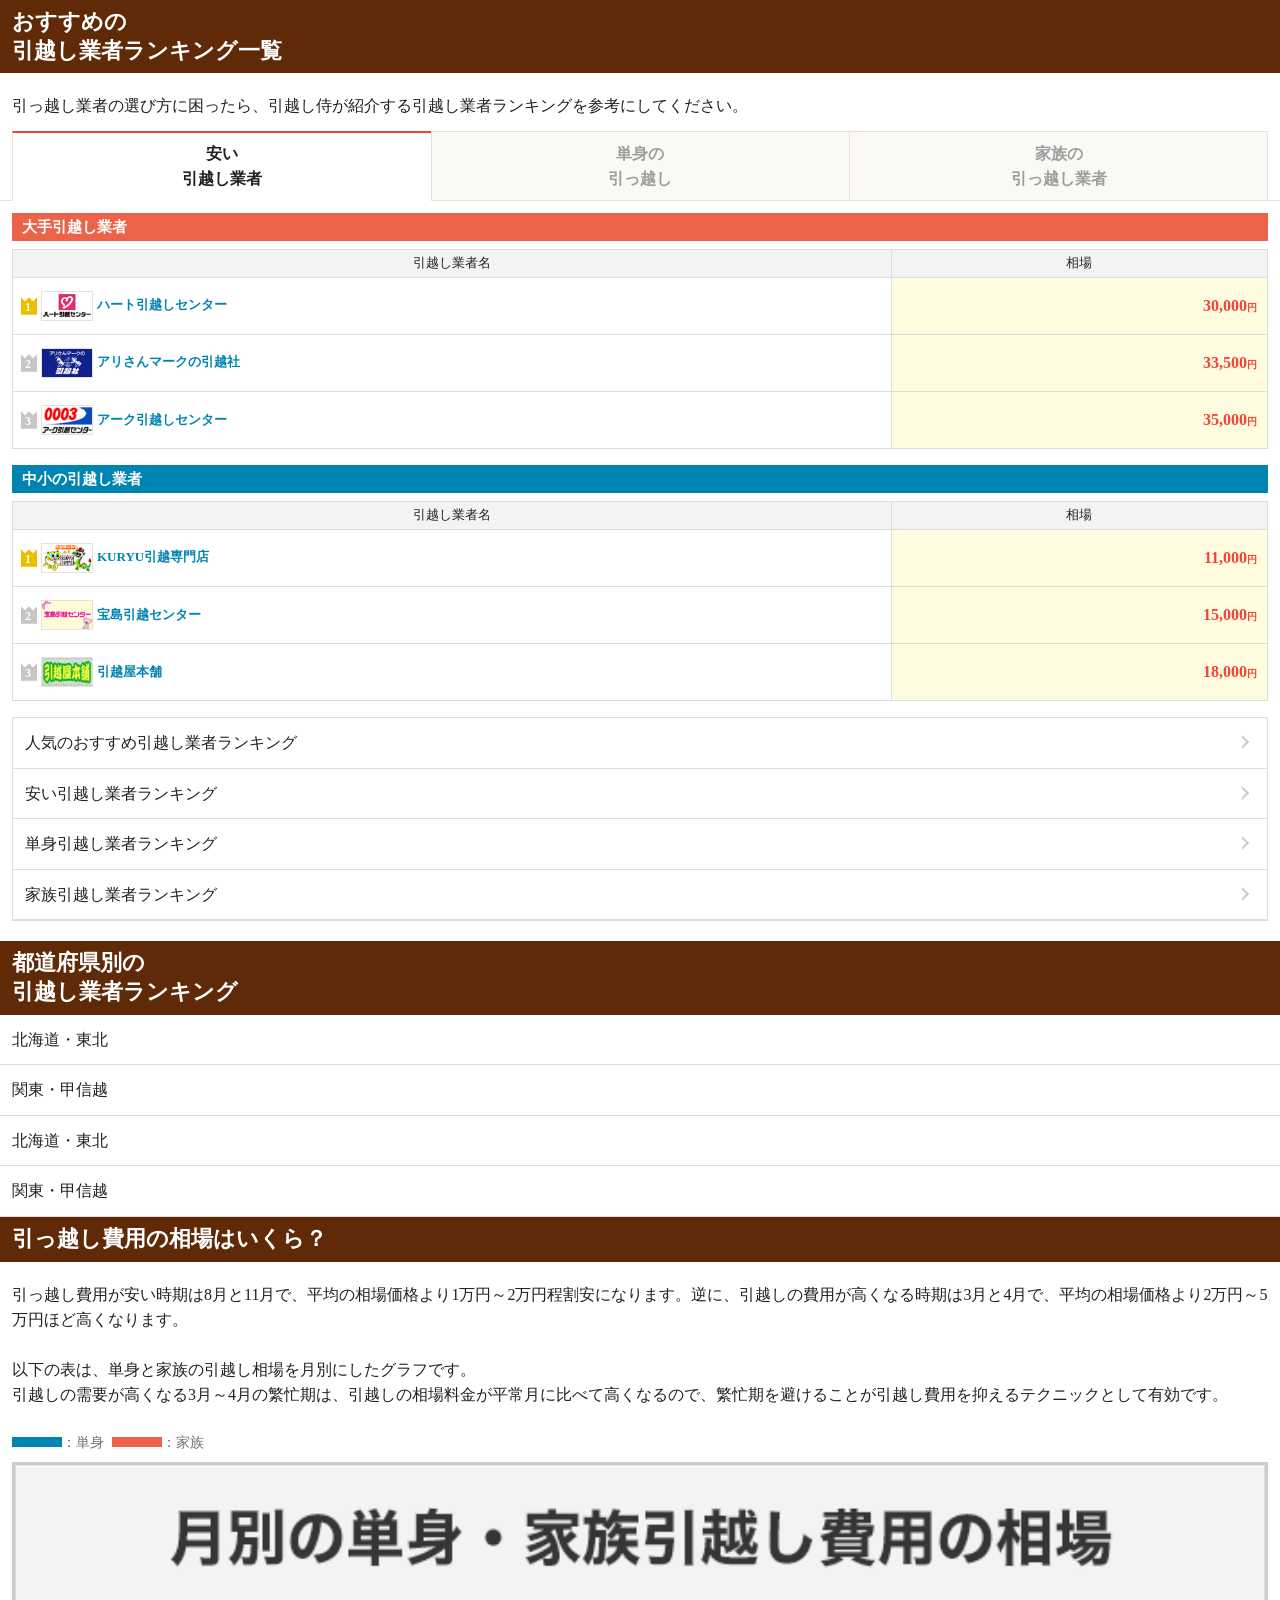
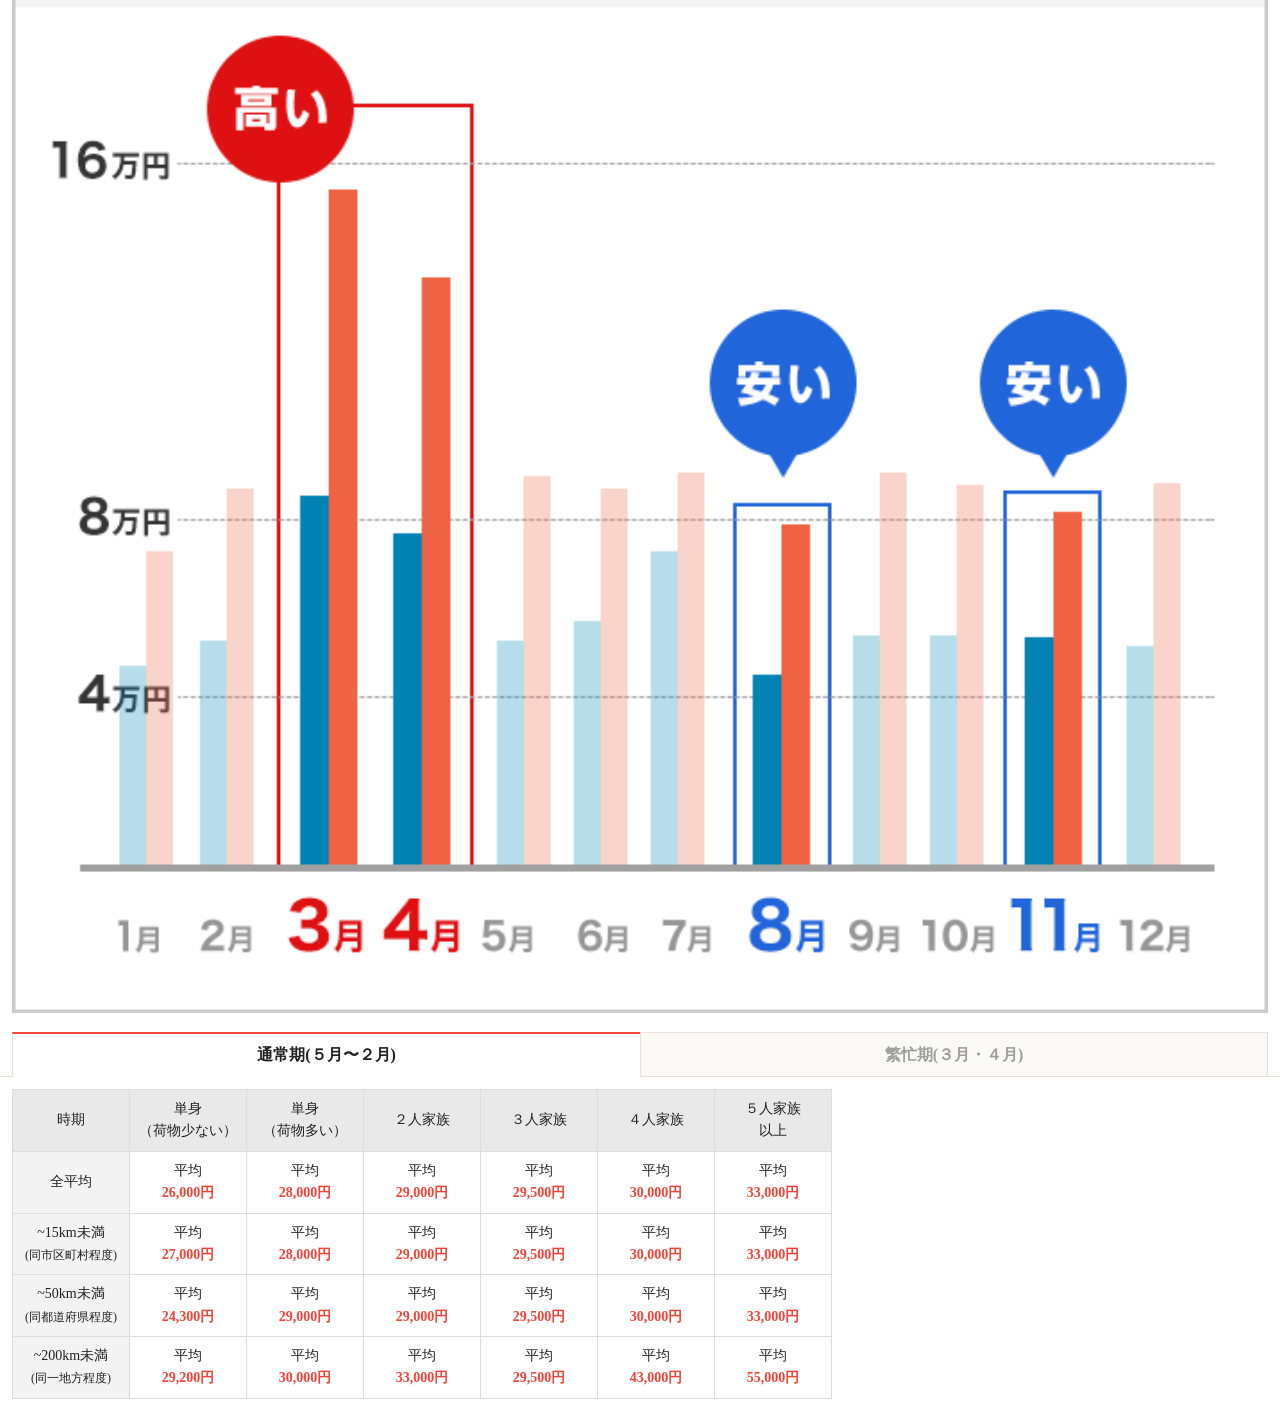
==== 02_tab/index.html @ 719eca88 "first commit" ====
<!DOCTYPE html>
<html lang="ja">
<head>
  <meta charset="UTF-8">
  <meta name="viewport" content="width=device-width, initial-scale=1.0, maximum-scale=1.0, user-scalable=no">
  <link rel="stylesheet" href="reset.css">
  <link rel="stylesheet" href="style.css">
  <script src="https://code.jquery.com/jquery-3.4.1.js"
  integrity="sha256-WpOohJOqMqqyKL9FccASB9O0KwACQJpFTUBLTYOVvVU="
  crossorigin="anonymous"></script>
  <title>タブ練習</title>
</head>
<body>
  <!-- ランキングコンテンツ -->
  <h2 class="heading-title l-bottom-small">おすすめの<br>引越し業者ランキング一覧</h2>
  <section class="section-container">
    <p>引っ越し業者の選び方に困ったら、引越し侍が紹介する引越し業者ランキングを参考にしてください。</p>
  </section>

  <div>
    <!-- タブ -->
    <div class="tab-line-container">
      <ul id="js-tabs" class="tab">
        <li data-index="0" class="is-active">
          <a herf class="tab-anchor">安い<br>引越し業者</a>
        </li>
        <li data-index="1">
          <a href class="tab-anchor">単身の<br>引っ越し</a>
        </li>
        <li data-index="2">
          <a href class="tab-anchor">家族の<br>引っ越し業者</a>
        </li>
      </ul>
    </div>
    <!-- タブの中身1 -->
    <section class="section-container l-bottom-small">
      <div class="js-contents is-active">
        <h3 class="heading-company-major l-bottom-small">大手引越し業者</h3>
        <table class="ranking-table l-bottom-medium">
          <thead>
            <tr>
              <th>引越し業者名</th>
              <th>相場</th>
            </tr>
          </thead>
          <tbody>
            <tr>
              <th>
                <div class="l-ranking-table-company">
                  <div class="ranking-order ranking-order-1 l-right-xsmall">
                  <span>1</span>
                  </div>
                  <img src="images/hikkoshi8100_logo.gif" class="l-logo-small logo-line-container l-right-xsmall">
                  <a href="#" class="text-anchor">ハート引越しセンター</a>
                </div>
              </th>
              <td class="text-table-accent aline-right">30,000<span class="ranking-text-small">円</span></td>
            </tr>
            <tr>
              <th>
                <div class="l-ranking-table-company">
                  <div class="ranking-order ranking-order-2 l-right-xsmall">
                  <span>2</span>
                  </div>
                  <img src="images/2626co_logo.gif" class="l-logo-small logo-line-container l-right-xsmall">
                  <a href="#" class="text-anchor">アリさんマークの引越社</a>
                </div>
              </th>
              <td class="text-table-accent aline-right">33,500<span class="ranking-text-small">円</span></td>
            </tr>
            <tr>
              <th>
                <div class="l-ranking-table-company">
                  <div class="ranking-order ranking-order-3 l-right-xsmall">
                  <span>3</span>
                  </div>
                  <img src="images/0003co_logo.gif" class="l-logo-small logo-line-container l-right-xsmall">
                  <a href="#" class="text-anchor">アーク引越しセンター</a>
                </div>
              </th>
              <td class="text-table-accent aline-right">35,000<span class="ranking-text-small">円</span></td>
            </tr>
          </tbody>
        </table>
        <h3 class="heading-company-local l-bottom-small">中小の引越し業者</h3>
        <table class="ranking-table l-bottom-medium">
          <thead>
            <tr>
              <th>引越し業者名</th>
              <th>相場</th>
            </tr>
          </thead>
          <tbody>
            <tr>
              <th>
                <div class="l-ranking-table-company">
                  <div class="ranking-order ranking-order-1 l-right-xsmall">
                  <span>1</span>
                  </div>
                  <img src="images/kuryu_logo.gif" class="l-logo-small logo-line-container l-right-xsmall">
                  <a href="#" class="text-anchor">KURYU引越専門店</a>
                </div>
              </th>
              <td class="text-table-accent aline-right">11,000<span class="ranking-text-small">円</span></td>
            </tr>
            <tr>
              <th>
                <div class="l-ranking-table-company">
                  <div class="ranking-order ranking-order-2 l-right-xsmall">
                  <span>2</span>
                  </div>
                  <img src="images/takarajima_logo.gif" class="l-logo-small logo-line-container l-right-xsmall">
                  <a href="#" class="text-anchor">宝島引越センター</a>
                </div>
              </th>
              <td class="text-table-accent aline-right">15,000<span class="ranking-text-small">円</span></td>
            </tr>
            <tr>
              <th>
                <div class="l-ranking-table-company">
                  <div class="ranking-order ranking-order-3 l-right-xsmall">
                  <span>3</span>
                  </div>
                  <img src="images/honpo1_logo.gif" class="l-logo-small logo-line-container l-right-xsmall">
                  <a href="#" class="text-anchor">引越屋本舗</a>
                </div>
              </th>
              <td class="text-table-accent aline-right">18,000<span class="ranking-text-small">円</span></td>
            </tr>
          </tbody>
        </table>
      </div>
      <!-- タブの中身2 -->
      <div class="js-contents is-hide">
        <h3 class="heading-company-major l-bottom-small">大手引越し業者</h3>
        <table class="ranking-table l-bottom-medium">
          <thead>
            <tr>
              <th>引越し業者名</th>
              <th>評価</th>
            </tr>
          </thead>
          <tbody>
            <tr>
              <th>
                <div class="l-ranking-table-company">
                  <div class="ranking-order ranking-order-1 l-right-xsmall">
                  <span>1</span>
                  </div>
                  <img src="images/0003co_logo.gif" class="l-logo-small logo-line-container l-right-xsmall">
                  <a href="#" class="text-anchor">アーク引越しセンター</a>
                </div>
              </th>
              <td class="text-table-accent aline-center">4.37</td>
            </tr>
            <tr>
              <th>
                <div class="l-ranking-table-company">
                  <div class="ranking-order ranking-order-2 l-right-xsmall">
                  <span>2</span>
                  </div>
                  <img src="images/sakaico_logo.gif" class="l-logo-small logo-line-container l-right-xsmall">
                  <a href="#" class="text-anchor">サカイ引越センター</a>
                </div>
              </th>
              <td class="text-table-accent aline-center">4.33</td>
            </tr>
            <tr>
              <th>
                <div class="l-ranking-table-company">
                  <div class="ranking-order ranking-order-3 l-right-xsmall">
                  <span>3</span>
                  </div>
                  <img src="images/the0123_logo.gif" class="l-logo-small logo-line-container l-right-xsmall">
                  <a href="#" class="text-anchor">アート引越センター</a>
                </div>
              </th>
              <td class="text-table-accent aline-center">4.31</td>
            </tr>
          </tbody>
        </table>
        <h3 class="heading-company-local l-bottom-small">中小の引越し業者</h3>
        <table class="ranking-table l-bottom-medium">
          <thead>
            <tr>
              <th>引越し業者名</th>
              <th>評価</th>
            </tr>
          </thead>
          <tbody>
            <tr>
              <th>
                <div class="l-ranking-table-company">
                  <div class="ranking-order ranking-order-1 l-right-xsmall">
                  <span>1</span>
                  </div>
                  <img src="images/shimotsutr_logo.gif" class="l-logo-small logo-line-container l-right-xsmall">
                  <a href="#" class="text-anchor">シモツ引越サービス</a>
                </div>
              </th>
              <td class="text-table-accent aline-center">4.70</td>
            </tr>
            <tr>
              <th>
                <div class="l-ranking-table-company">
                  <div class="ranking-order ranking-order-2 l-right-xsmall">
                  <span>2</span>
                  </div>
                  <img src="images/megumi_logo.gif" class="l-logo-small logo-line-container l-right-xsmall">
                  <a href="#" class="text-anchor">アクティブ感動引越センター</a>
                </div>
              </th>
              <td class="text-table-accent aline-center">4.61</td>
            </tr>
            <tr>
              <th>
                <div class="l-ranking-table-company">
                  <div class="ranking-order ranking-order-3 l-right-xsmall">
                  <span>3</span>
                  </div>
                  <img src="images/pueblo_logo.gif" class="l-logo-small logo-line-container l-right-xsmall">
                  <a href="#" class="text-anchor">プエブロ引越センター</a>
                </div>
              </th>
              <td class="text-table-accent aline-center">4.61</td>
            </tr>
          </tbody>
        </table>
      </div>
      <!-- タブの中身3 -->
      <div class="js-contents is-hide">
        <h3 class="heading-company-major l-bottom-small">大手引越し業者</h3>
        <table class="ranking-table l-bottom-medium">
          <thead>
            <tr>
              <th>引越し業者名</th>
              <th>評価</th>
            </tr>
          </thead>
          <tbody>
            <tr>
              <th>
                <div class="l-ranking-table-company">
                  <div class="ranking-order ranking-order-1 l-right-xsmall">
                  <span>1</span>
                  </div>
                  <img src="images/sakaico_logo.gif" class="l-logo-small logo-line-container l-right-xsmall">
                  <a href="#" class="text-anchor">サカイ引越センター</a>
                </div>
              </th>
              <td class="text-table-accent aline-center">4.32</td>
            </tr>
            <tr>
              <th>
                <div class="l-ranking-table-company">
                  <div class="ranking-order ranking-order-2 l-right-xsmall">
                  <span>2</span>
                  </div>
                  <img src="images/the0123_logo.gif" class="l-logo-small logo-line-container l-right-xsmall">
                  <a href="#" class="text-anchor">アート引越センター</a>
                </div>
              </th>
              <td class="text-table-accent aline-center">4.28</td>
            </tr>
            <tr>
              <th>
                <div class="l-ranking-table-company">
                  <div class="ranking-order ranking-order-3 l-right-xsmall">
                  <span>3</span>
                  </div>
                  <img src="images/0003co_logo.gif" class="l-logo-small logo-line-container l-right-xsmall">
                  <a href="#" class="text-anchor">アーク引越しセンター</a>
                </div>
              </th>
              <td class="text-table-accent aline-center">4.27</td>
            </tr>
          </tbody>
        </table>
        <h3 class="heading-company-local l-bottom-small">中小の引越し業者</h3>
        <table class="ranking-table l-bottom-medium">
          <thead>
            <tr>
              <th>引越し業者名</th>
              <th>相場</th>
            </tr>
          </thead>
          <tbody>
            <tr>
              <th>
                <div class="l-ranking-table-company">
                  <div class="ranking-order ranking-order-1 l-right-xsmall">
                  <span>1</span>
                  </div>
                  <img src="images/hikkoshi8100_logo.gif" class="l-logo-small logo-line-container l-right-xsmall">
                  <a href="#" class="text-anchor">九州・山口/離島引越レスキュー隊・中村引越センター</a>
                </div>
              </th>
              <td class="text-table-accent aline-center">4.86</td>
            </tr>
            <tr>
              <th>
                <div class="l-ranking-table-company">
                  <div class="ranking-order ranking-order-2 l-right-xsmall">
                  <span>2</span>
                  </div>
                  <img src="images/2626co_logo.gif" class="l-logo-small logo-line-container l-right-xsmall">
                  <a href="#" class="text-anchor">引越のドリーム</a>
                </div>
              </th>
              <td class="text-table-accent aline-center">4.66</td>
            </tr>
            <tr>
              <th>
                <div class="l-ranking-table-company">
                  <div class="ranking-order ranking-order-3 l-right-xsmall">
                  <span>3</span>
                  </div>
                  <img src="images/0003co_logo.gif" class="l-logo-small logo-line-container l-right-xsmall">
                  <a href="#" class="text-anchor">アップル引越センター</a>
                </div>
              </th>
              <td class="text-table-accent aline-center">4.65</td>
            </tr>
          </tbody>
        </table>
      </div>
      <!-- リンクリスト -->
      <ul class="listBar listBar-container listBar-i-anchor">
        <li>
          <a href="index.html" class="list">人気のおすすめ引越し業者ランキング</a>
        </li>
        <li>
          <a href="index.html">安い引越し業者ランキング</a>
        </li>
        <li>
          <a href="index.html">単身引越し業者ランキング</a>
        </li>
        <li>
          <a href="index.html">家族引越し業者ランキング</a>
        </li>
      </ul>
    </section>
  </div>

  <!-- 都道府県トグルリンクリスト -->
  <h2 class="heading-title">都道府県別の<br>引越し業者ランキング</h2>
  <ul class="listBar">
    <!-- 北海道・東北 -->
    <li>
      <a class="js-toggle-bar toggleBar-i-anchor">北海道・東北</a>
      <ul class="js-toggle-inner listBar-i-anchor toggleBar-inner is-hide">
        <li>
          <a href="index.html">北海道</a>
        </li>
        <li>
          <a href="index.html">青森県</a>
        </li>
        <li>
          <a href="index.html">秋田県</a>
        </li>
        <li>
          <a href="index.html">岩手県</a>
        </li>
        <li>
          <a href="index.html">山形県</a>
        </li>
        <li>
          <a href="index.html">宮城県</a>
        </li>
        <li>
          <a href="index.html">福島県</a>
        </li>
      </ul>
    </li>
    <!-- 関東・甲信越 -->
    <li>
      <a class="js-toggle-bar">関東・甲信越</a>
      <ul class="listBar-i-anchor toggleBar-inner is-hide">
        <li>
          <a href="index.html">東京都</a>
        </li>
        <li>
          <a href="index.html">神奈川県</a>
        </li>
        <li>
          <a href="index.html">埼玉県</a>
        </li>
        <li>
          <a href="index.html">千葉県</a>
        </li>
        <li>
          <a href="index.html">栃木県</a>
        </li>
        <li>
          <a href="index.html">群馬県</a>
        </li>
        <li>
          <a href="index.html">山梨県</a>
        </li>
        <li>
          <a href="index.html">長野県</a>
        </li>
        <li>
          <a href="index.html">新潟県</a>
        </li>
      </ul>
    </li>
    <!-- 北海道・東北 -->
    <li>
      <a class="js-toggle-bar toggleBar-i-anchor">北海道・東北</a>
      <ul class="js-toggle-inner listBar-i-anchor toggleBar-inner is-hide">
        <li>
          <a href="index.html">北海道</a>
        </li>
        <li>
          <a href="index.html">青森県</a>
        </li>
        <li>
          <a href="index.html">秋田県</a>
        </li>
        <li>
          <a href="index.html">岩手県</a>
        </li>
        <li>
          <a href="index.html">山形県</a>
        </li>
        <li>
          <a href="index.html">宮城県</a>
        </li>
        <li>
          <a href="index.html">福島県</a>
        </li>
      </ul>
    </li>
    <!-- 関東・甲信越 -->
    <li>
      <a class="js-toggle-bar">関東・甲信越</a>
      <ul class="listBar-i-anchor toggleBar-inner is-hide">
        <li>
          <a href="index.html">東京都</a>
        </li>
        <li>
          <a href="index.html">神奈川県</a>
        </li>
        <li>
          <a href="index.html">埼玉県</a>
        </li>
        <li>
          <a href="index.html">千葉県</a>
        </li>
        <li>
          <a href="index.html">栃木県</a>
        </li>
        <li>
          <a href="index.html">群馬県</a>
        </li>
        <li>
          <a href="index.html">山梨県</a>
        </li>
        <li>
          <a href="index.html">長野県</a>
        </li>
        <li>
          <a href="index.html">新潟県</a>
        </li>
      </ul>
    </li>
  </ul>

  <!-- 引越し相場コンテンツ -->
  <h2 class="heading-title l-bottom-small">引っ越し費用の相場はいくら？</h2>
  <section class="section-container">
    <p class="l-bottom-large">
        引っ越し費用が安い時期は8月と11月で、平均の相場価格より1万円～2万円程割安になります。逆に、引越しの費用が高くなる時期は3月と4月で、平均の相場価格より2万円～5万円ほど高くなります。
    </p>
    <p class="l-bottom-large">
      以下の表は、単身と家族の引越し相場を月別にしたグラフです。<br>引越しの需要が高くなる3月～4月の繁忙期は、引越しの相場料金が平常月に比べて高くなるので、繁忙期を避けることが引越し費用を抑えるテクニックとして有効です。
    </p>
    <ul class="legend text-small">
      <li class="l-right-small">
        <span class="legend-colorBox legend-colorBox-single"></span>：単身
      </li>
      <li>
        <span class="legend-colorBox legend-colorBox-family"></span>：家族
      </li>
    </ul>
    <img class="full" src="images/marketPrice-graph.png">
  </section>

  <!-- タブ -->
  <div class='hoge'>
    <div class="tab-line-container">
      <ul id="js-tabs2" class="tab">
        <li data-index="0" class="is-active">
          <a herf class="tab-anchor">通常期(５月〜２月)</a>
        </li>
        <li data-index="1">
          <a href class="tab-anchor">繁忙期(３月・４月)</a>
        </li>
      </ul>
    </div>

    <!-- 相場テーブル -->
    <section class="section-container l-bottom-small">
      <div class="js-contents2 is-active">
        <div class="is-table-scroll">
          <table class="table aline-center text-small">
            <thead>
              <tr>
                <th>時期</th>
                <th>単身<br>（荷物少ない）</th>
                <th>単身<br>（荷物多い）</th>
                <th>２人家族</th>
                <th>３人家族</th>
                <th>４人家族</th>
                <th>５人家族<br>以上</th>
              </tr>
            </thead>
            <tbody>
              <tr>
                <th>全平均</th>
                <td>平均<br><span class="text-table-accent text-strong">26,000円</span></td>
                <td>平均<br><span class="text-table-accent text-strong">28,000円</span></td>
                <td>平均<br><span class="text-table-accent text-strong">29,000円</span></td>
                <td>平均<br><span class="text-table-accent text-strong">29,500円</span></td>
                <td>平均<br><span class="text-table-accent text-strong">30,000円</span></td>
                <td>平均<br><span class="text-table-accent text-strong">33,000円</span></td>
              </tr>
              <tr>
                <th>~15km未満<br><span class="text-xxsmall">(同市区町村程度)</span></th>
                <td>平均<br><span class="text-table-accent text-strong">27,000円</span></td>
                <td>平均<br><span class="text-table-accent text-strong">28,000円</span></td>
                <td>平均<br><span class="text-table-accent text-strong">29,000円</span></td>
                <td>平均<br><span class="text-table-accent text-strong">29,500円</span></td>
                <td>平均<br><span class="text-table-accent text-strong">30,000円</span></td>
                <td>平均<br><span class="text-table-accent text-strong">33,000円</span></td>
              </tr>
              <tr>
                <th>~50km未満<br><span class="text-xxsmall">(同都道府県程度)</span></th>
                <td>平均<br><span class="text-table-accent text-strong">24,300円</span></td>
                <td>平均<br><span class="text-table-accent text-strong">29,000円</span></td>
                <td>平均<br><span class="text-table-accent text-strong">29,000円</span></td>
                <td>平均<br><span class="text-table-accent text-strong">29,500円</span></td>
                <td>平均<br><span class="text-table-accent text-strong">30,000円</span></td>
                <td>平均<br><span class="text-table-accent text-strong">33,000円</span></td>
              </tr>
              <tr>
                <th>~200km未満<br><span class="text-xxsmall">(同一地方程度)</span></th>
                <td>平均<br><span class="text-table-accent text-strong">29,200円</span></td>
                <td>平均<br><span class="text-table-accent text-strong">30,000円</span></td>
                <td>平均<br><span class="text-table-accent text-strong">33,000円</span></td>
                <td>平均<br><span class="text-table-accent text-strong">29,500円</span></td>
                <td>平均<br><span class="text-table-accent text-strong">43,000円</span></td>
                <td>平均<br><span class="text-table-accent text-strong">55,000円</span></td>
              </tr>
            </tbody>
          </table>
        </div>
      </div>
      <!-- テーブル２ -->
      <div class="js-contents2 is-hide">
        <div class="is-table-scroll">
          <table class="table aline-center text-small">
            <thead>
              <tr>
                <th>時期</th>
                <th>単身<br>（荷物少ない）</th>
                <th>単身<br>（荷物多い）</th>
                <th>２人家族</th>
                <th>３人家族</th>
                <th>４人家族</th>
                <th>５人家族<br>以上</th>
              </tr>
            </thead>
            <tbody>
              <tr>
                <th>全平均</th>
                <td>平均<br><span class="text-table-accent text-strong">33,000円</span></td>
                <td>平均<br><span class="text-table-accent text-strong">32,000円</span></td>
                <td>平均<br><span class="text-table-accent text-strong">33,000円</span></td>
                <td>平均<br><span class="text-table-accent text-strong">23,500円</span></td>
                <td>平均<br><span class="text-table-accent text-strong">30,000円</span></td>
                <td>平均<br><span class="text-table-accent text-strong">33,000円</span></td>
              </tr>
              <tr>
                <th>~15km未満<br><span class="text-xxsmall">(同市区町村程度)</span></th>
                <td>平均<br><span class="text-table-accent text-strong">42,000円</span></td>
                <td>平均<br><span class="text-table-accent text-strong">45,000円</span></td>
                <td>平均<br><span class="text-table-accent text-strong">29,000円</span></td>
                <td>平均<br><span class="text-table-accent text-strong">29,500円</span></td>
                <td>平均<br><span class="text-table-accent text-strong">30,000円</span></td>
                <td>平均<br><span class="text-table-accent text-strong">33,000円</span></td>
              </tr>
              <tr>
                <th>~50km未満<br><span class="text-xxsmall">(同都道府県程度)</span></th>
                <td>平均<br><span class="text-table-accent text-strong">56,300円</span></td>
                <td>平均<br><span class="text-table-accent text-strong">55,000円</span></td>
                <td>平均<br><span class="text-table-accent text-strong">29,000円</span></td>
                <td>平均<br><span class="text-table-accent text-strong">29,500円</span></td>
                <td>平均<br><span class="text-table-accent text-strong">30,000円</span></td>
                <td>平均<br><span class="text-table-accent text-strong">33,000円</span></td>
              </tr>
              <tr>
                <th>~200km未満<br><span class="text-xxsmall">(同一地方程度)</span></th>
                <td>平均<br><span class="text-table-accent text-strong">56,200円</span></td>
                <td>平均<br><span class="text-table-accent text-strong">66,000円</span></td>
                <td>平均<br><span class="text-table-accent text-strong">33,000円</span></td>
                <td>平均<br><span class="text-table-accent text-strong">29,500円</span></td>
                <td>平均<br><span class="text-table-accent text-strong">43,000円</span></td>
                <td>平均<br><span class="text-table-accent text-strong">55,000円</span></td>
              </tr>
            </tbody>
          </table>
        </div>
      </div>
    </section>
    </div>
  <footer></footer>
  <script type="text/javascript" src="tab.js"></script>
  <script type="text/javascript" src="toggleBar.js"></script>
</body>
</html>
---- 02_tab/style.css ----
body{
  font-size: 16px;
  font-weight: 300;
  color: #212121;
  line-height: 1.6;
}

.text-anchor{
  color: #0084b2;
  text-decoration: none;
}

.text-small {
  font-size: 14px;
}

.text-xsmall {
  font-size: 13px;
}

.text-xxsmall {
  font-size: 12px;
}

.text-strong {
  font-weight: bold;
}

.full{
  width: 100%;
}

.l-bottom-xsmall{
  margin-bottom: 4px;
}

.l-bottom-small{
  margin-bottom: 8px;
}

.l-bottom-medium{
  margin-bottom: 16px;
}

.l-bottom-large{
  margin-bottom: 24px;
}

.l-right-xsmall{
  margin-right: 4px;
}

.l-right-small{
  margin-right: 8px;
}

.heading-title{
  background-color: #602a08;
  color: #FFF;
  font-size: 22px;
  font-weight: 700;
  line-height: 1.3;
  padding: 8px 12px;
}

.section-container{
  padding: 12px;
  background-color: #FFF;
}

/* タブ */
.tab-line-container{
  padding: 0 12px;
  border-bottom: 1px solid #e8e2d6;
}
.tab-line-container .tab{
  margin-bottom: -1px;
}

.tab{
  display: table;
  table-layout: fixed;
  width:100%;
}

.tab-line-container .tab .is-active{
  border-bottom: 1px solid #fff;
}

.tab li{
  display: table-cell;
  text-align: center;
  border-left: 1px solid #e8e2d6;
  border-top: 1px solid #e8e2d6;
  border-bottom: 1px solid #e8e2d6;
  background-color: #faf9f6;
  padding: 8px;
}

.tab li:last-child{
  border-right: 1px solid #e8e2d6;
}

.tab li .tab-anchor{
  display: flex;
  justify-content: center;
  color: #9e9e9e;
  font-weight: 700;
}


.tab li.is-active{
  border-top: 2px solid #f44336;
  background-color: #fff;
}

.tab li.is-active .tab-anchor{
  color: #212121;
}

/* タブ中身 */
/* タブ中身>h3 */
.heading-company-major,.heading-company-local{
  font-size: 15px;
  color: #fff;
  font-weight: 700;
  padding: 2px 10px;
}

.heading-company-major{
  background-color: #ed6349;
}

.heading-company-local{
  background-color: #0084b2;
}

/* タブ中身>table */
.ranking-table{
  width: 100%;
}

.ranking-table th,.ranking-table td{
  border: 1px solid #ddd;
}

.ranking-table thead th{
  font-size: 13px;
  padding:3px;
  background-color: #f3f3f3;
  text-align: center;
}

.ranking-table thead th:last-child{
  width: 30%;
}
.ranking-table tbody th,.ranking-table tbody td{
  font-weight: 700;
}

.ranking-table tbody th{
  padding:13px 4px 13px 8px;
  text-align: left;
}

.ranking-table tbody td{
  background-color: #fffcdf;
  padding:13px 10px;
}

/* タブ中身>table>業者名 */
.l-ranking-table-company{
  display: flex;
  align-items: center;
}
/* タブ中身>table>業者名>順位 */
.ranking-order{
  position: relative;
  background-repeat: no-repeat;
  background-size: 100% auto;
  width: 16px;
  height: 18px;
  min-width: 16px;
}

.ranking-order span{
  position: absolute;
  top:1px;
  left:4px;
  font-size: 12px;
  font-weight: 700;
}

.ranking-order-1{
  background-image: url(images/rank_icon01.png);
  color: #fff;
}

.ranking-order-2{
  background-image: url(images/rank_icon02.png);
  color: #fff;
}

.ranking-order-3{
  background-image: url(images/rank_icon02.png);
  color: #fff;
}

/* タブ中身>table>業者名>業者ロゴ */
.l-logo-small{
  width: 50px;
}

.logo-line-container{
  border:1px solid #e8e2d6;
}

/* タブ中身>table>業者名>業者名 */
.ranking-table a{
  font-size: 13px;
}

/* タブ中身>table>相場>値段 */
.text-table-accent{
  color: #f44336;
}

.aline-right{
  text-align: right;
}

.aline-center{
  text-align: center;
}

.ranking-text-small{
  font-size: 10px;
}

.is-hide {
  display: none;
}

/* リンクリスト */
.listBar-container {
  border: 1px solid #ddd;
}

.listBar li a {
  display: block;
  position: relative;
  padding: 12px;
  color: #212121;
  border-bottom: 1px solid #ddd;
}

.listBar-i-anchor a::after {
  content: "";
  position: absolute;
  top: 19px;
  right: 20px;
  width: 6px;
  height: 6px;
  border: 2px solid;
  border-color: #ccc #ccc transparent transparent;
  transform: rotate(45deg);
}

/* トグルリンクリスト */
.toggleBar-inner li>a {
  padding-left: 24px;
}

/* 相場コンテンツ */
.legend {
  display: flex;
  color: #717171;
  margin-bottom: 8px;
}

.legend-colorBox {
  width: 50px;
  height: 10px;
  display: inline-block;
}

.legend-colorBox-single {
  background-color: #0084b2;
}

.legend-colorBox-family {
  background-color: #ed6349;
}

/* テーブル */
.table{
  border-collapse: collapse;
  border-spacing: 0;
}

.table td, .table th {
  border: 1px solid #ddd;
  padding: 8px 8px;
}

.table thead th {
  background-color: #e9e9e9;
}

.table tbody th {
  background-color: #f3f3f3;
}

.is-table-scroll {
  width: 100%;
  overflow-y: scroll;
  position: relative;
}

.is-table-scroll thead th {
  white-space: nowrap;
  min-width: 100px;
}
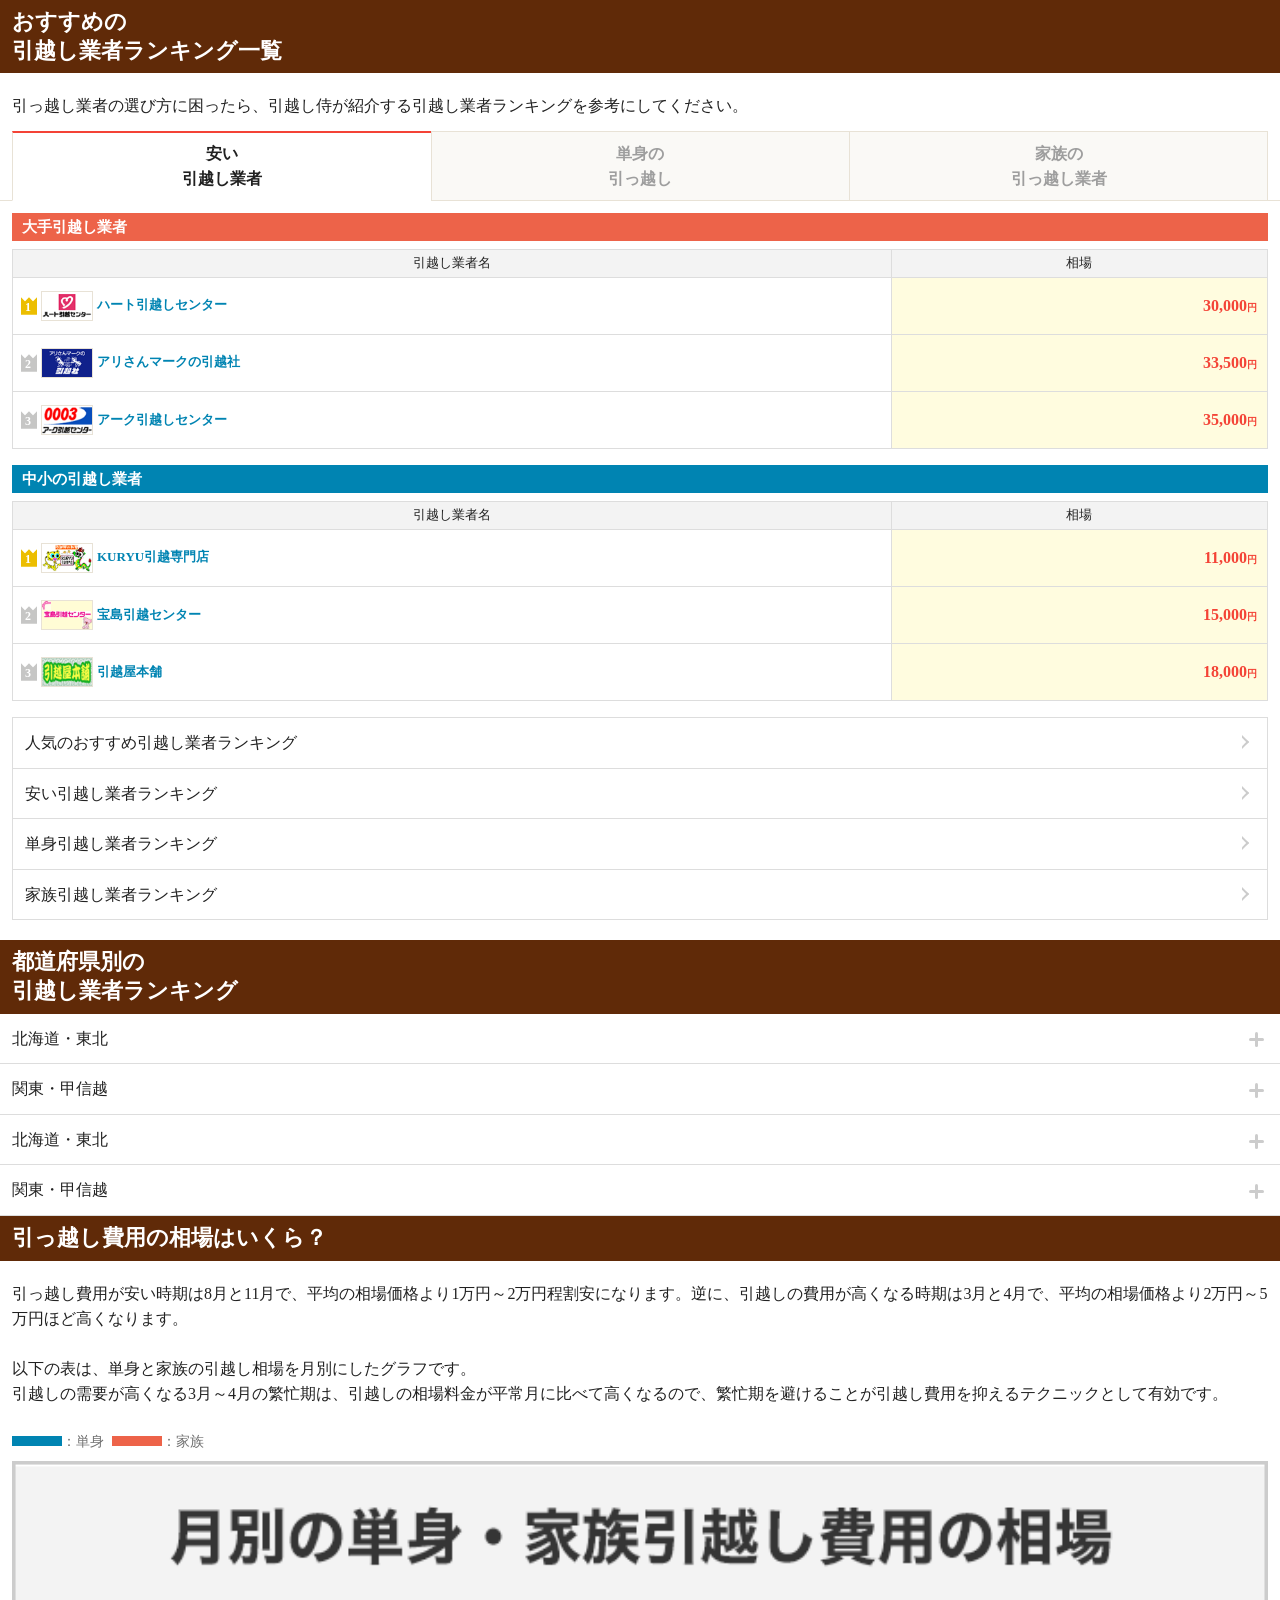
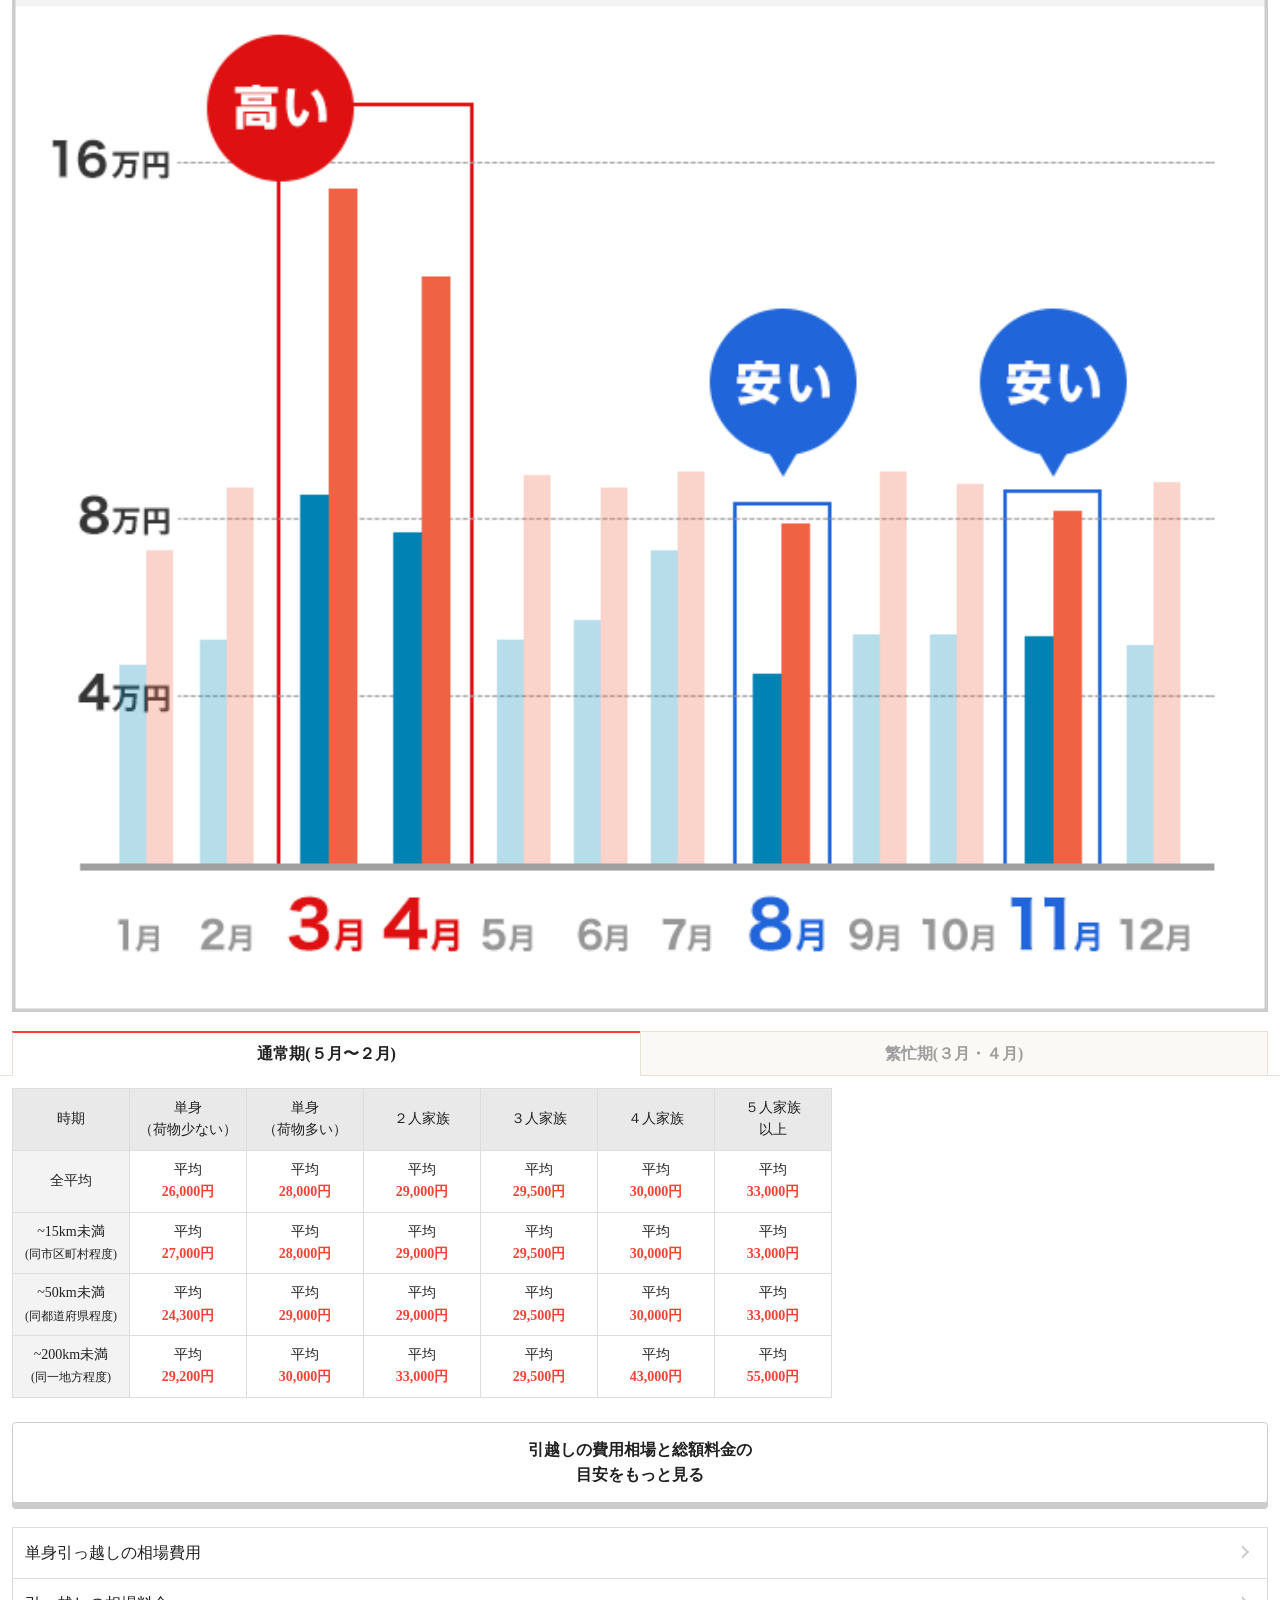
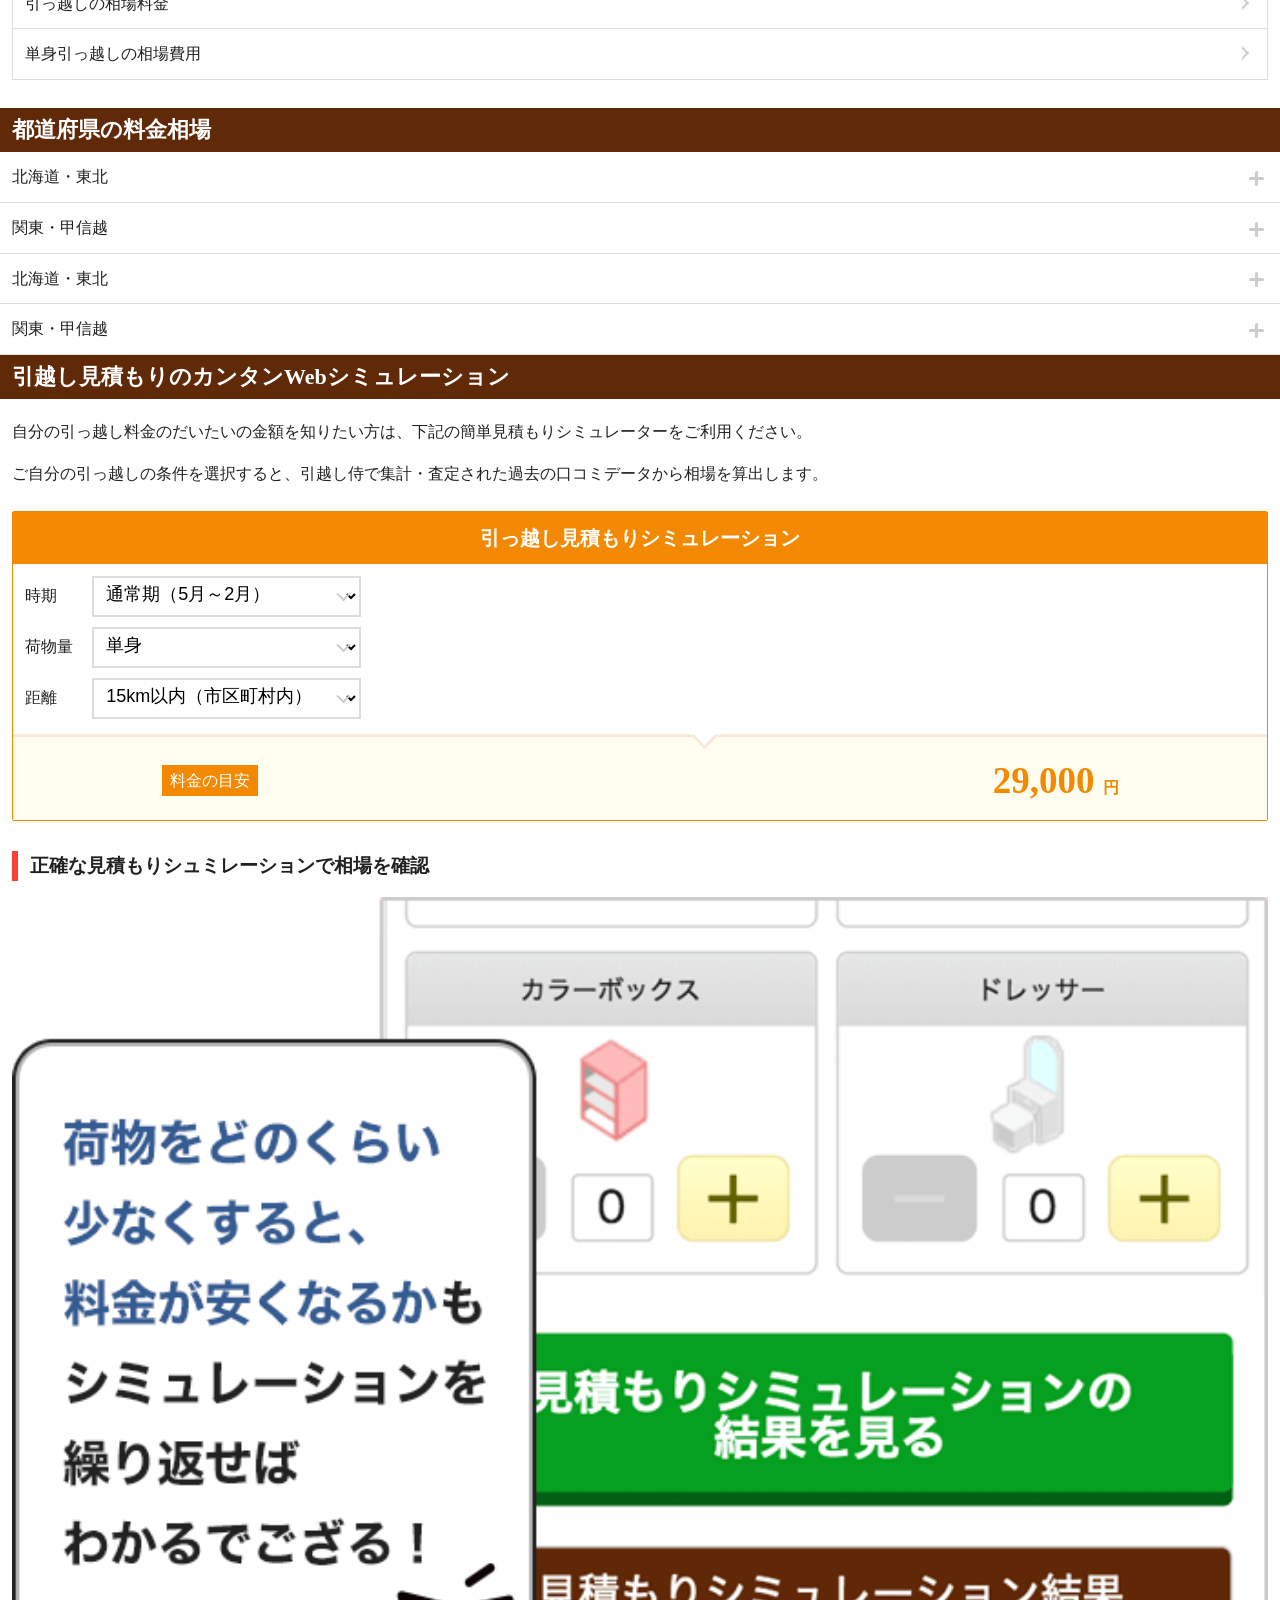
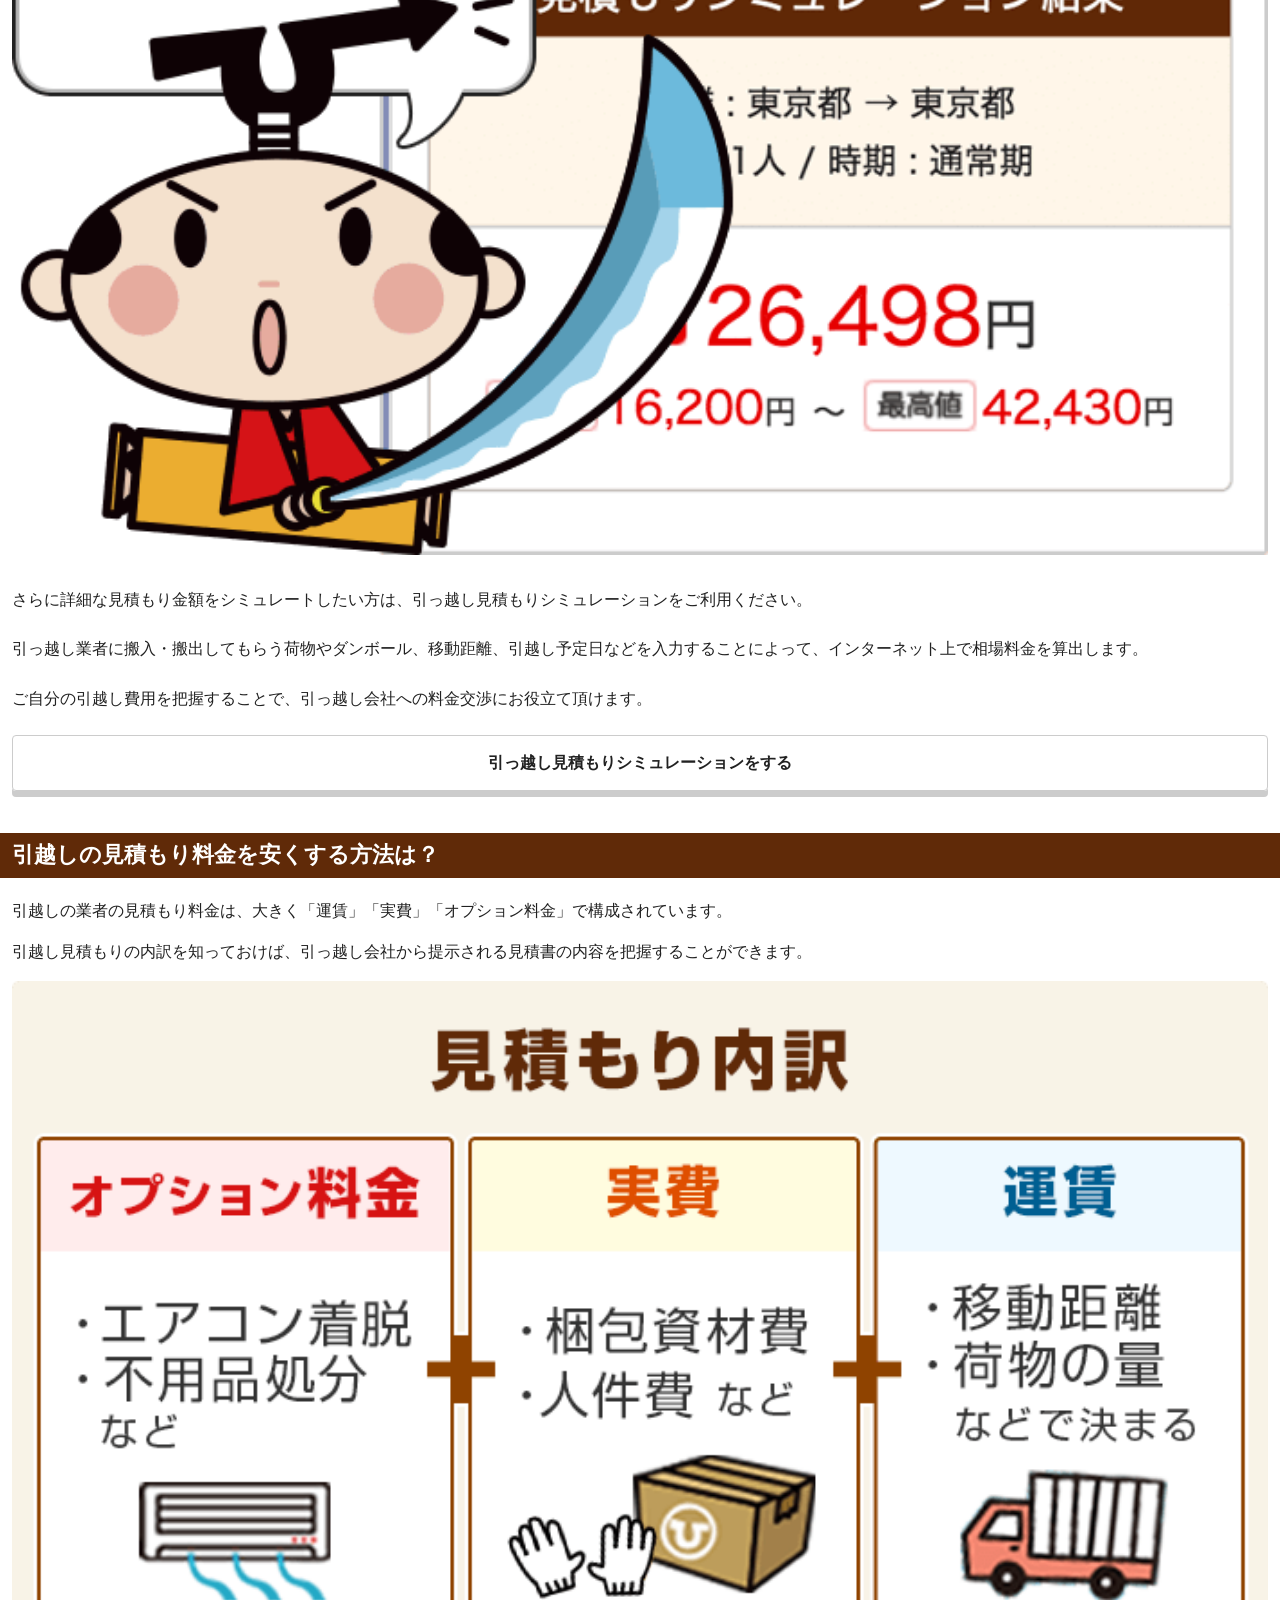
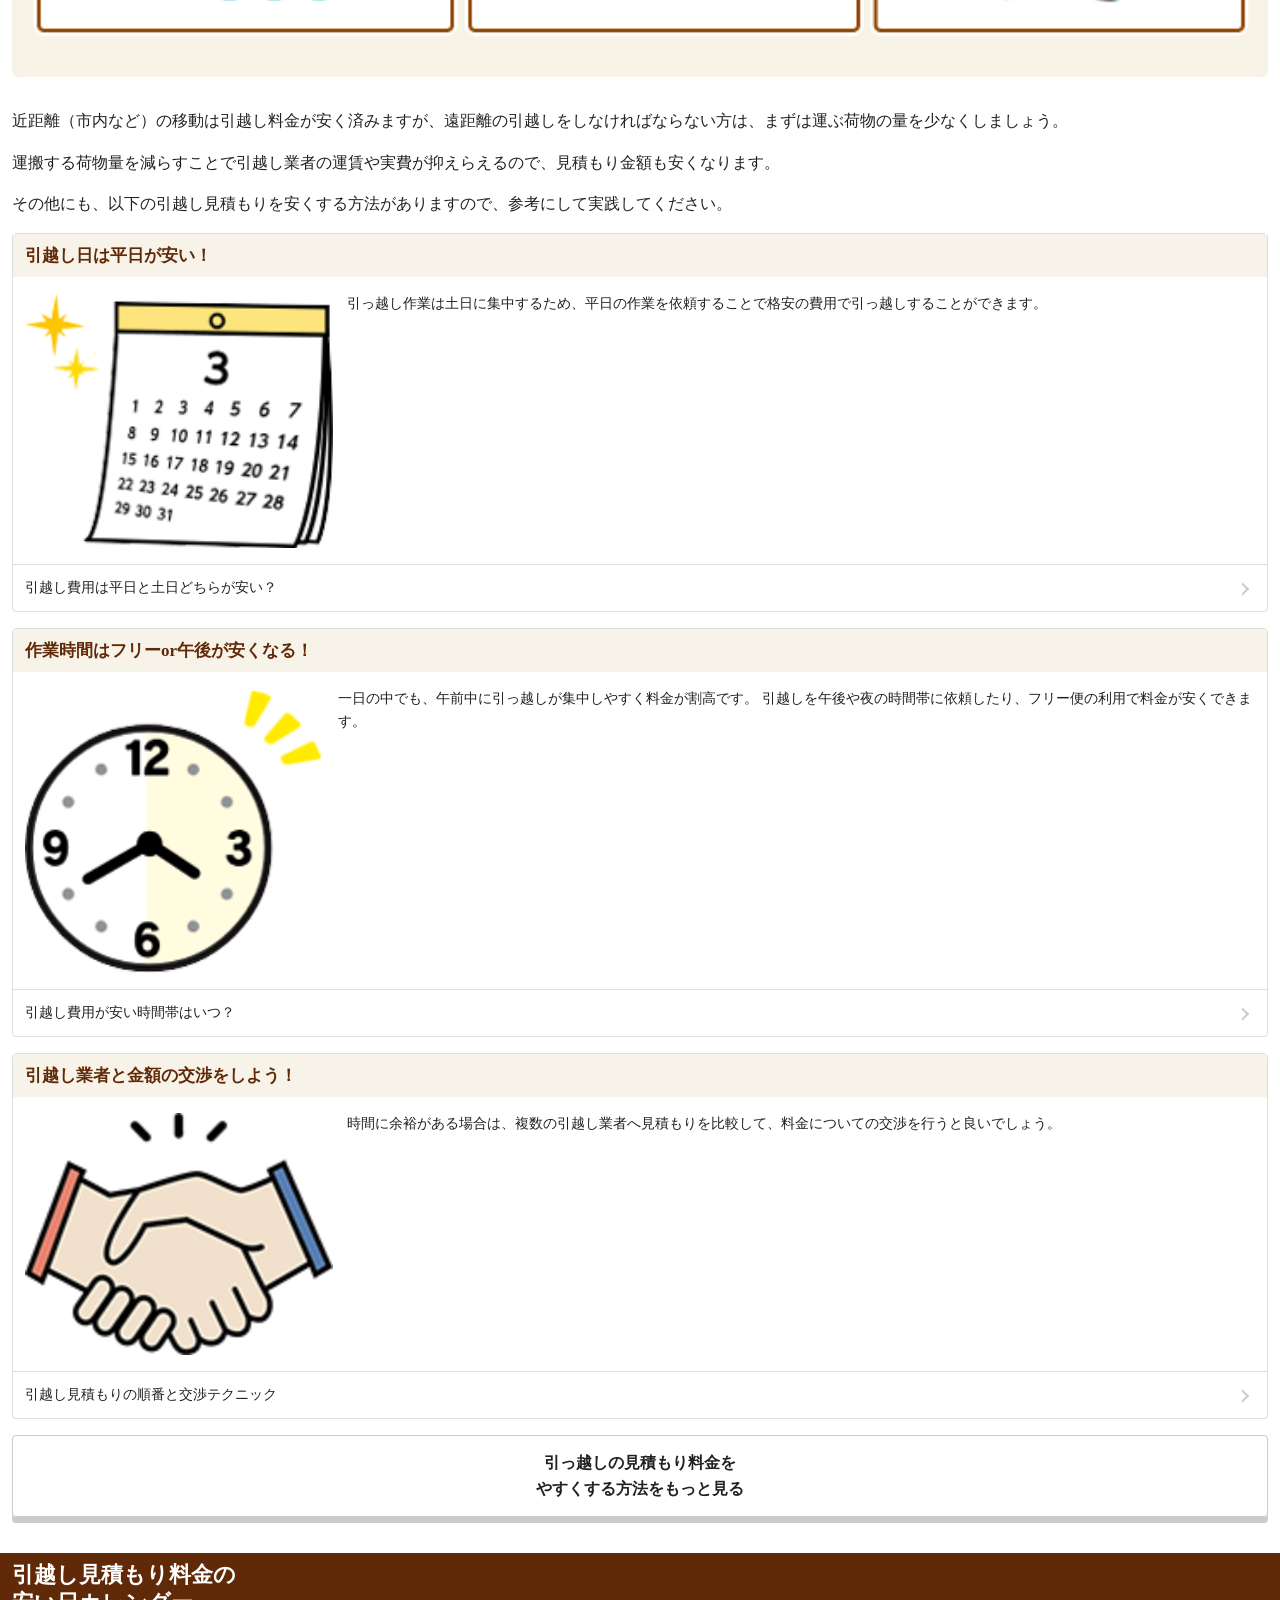
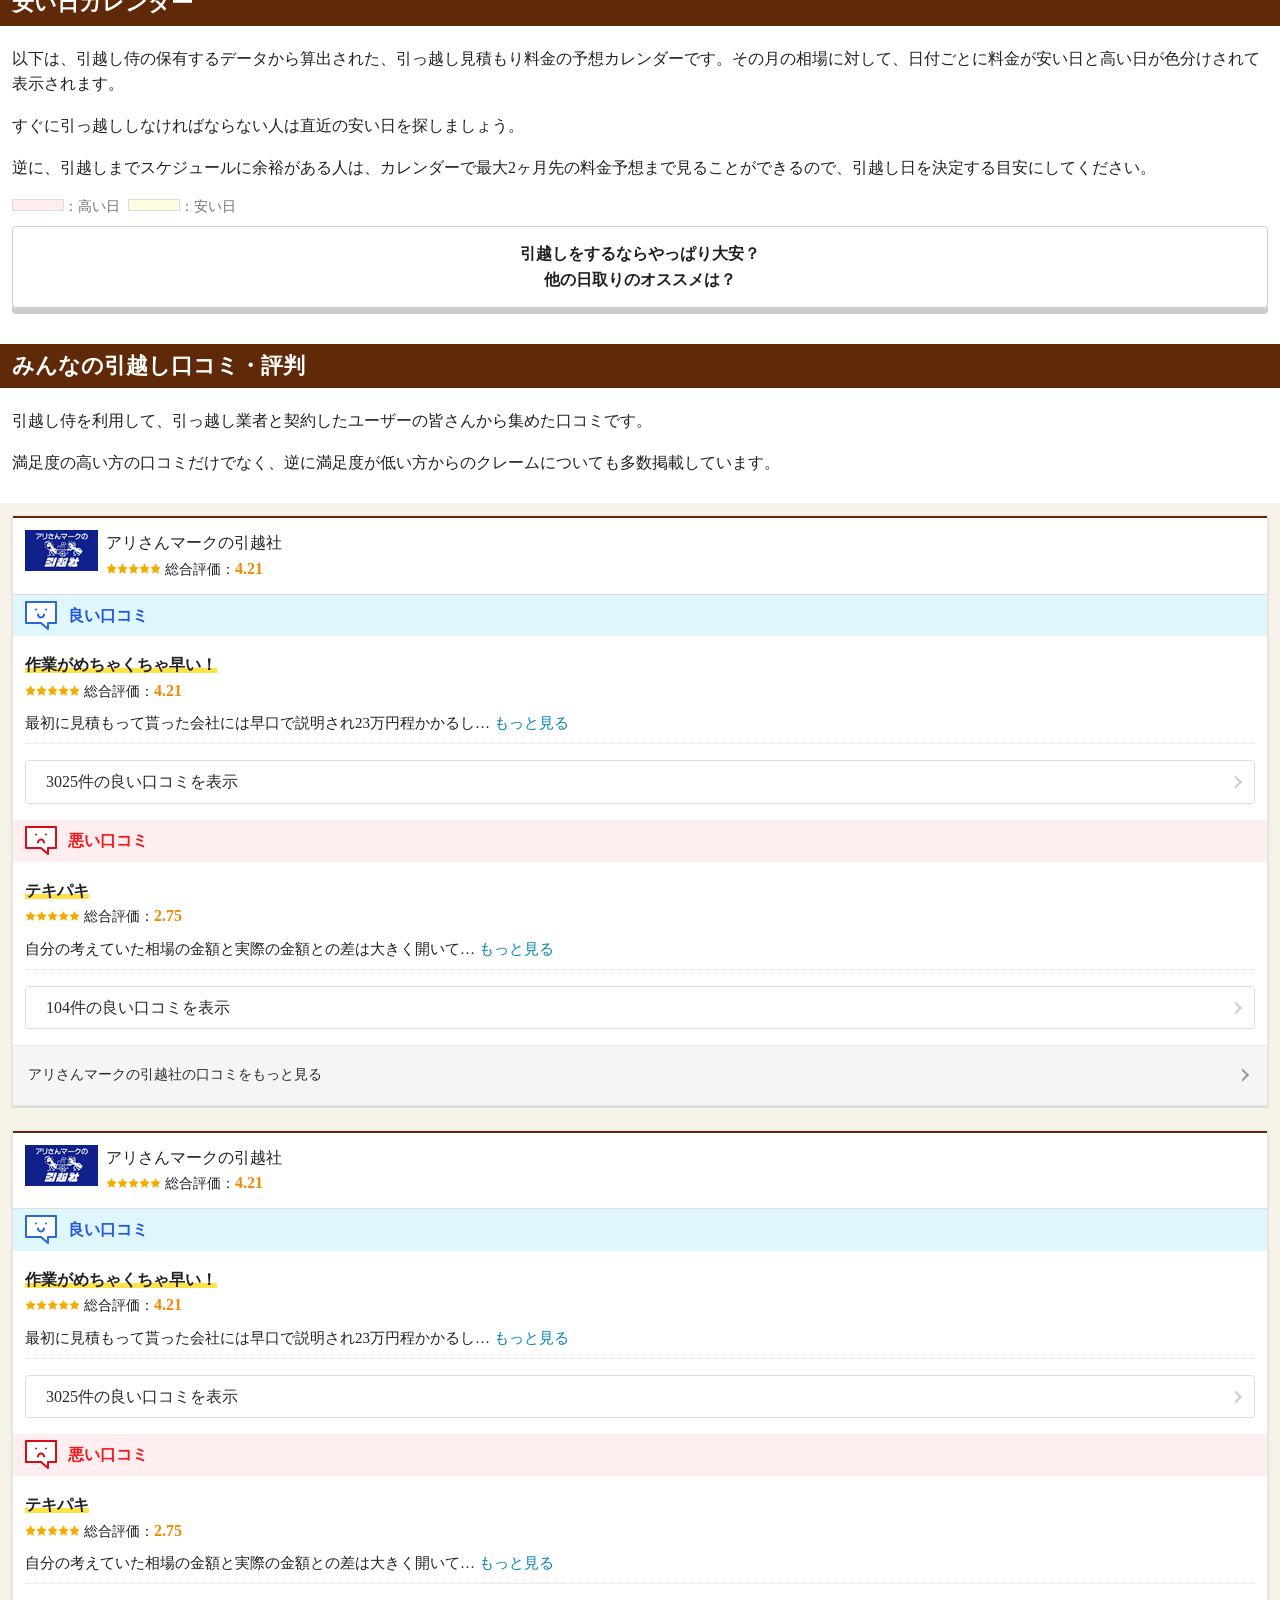
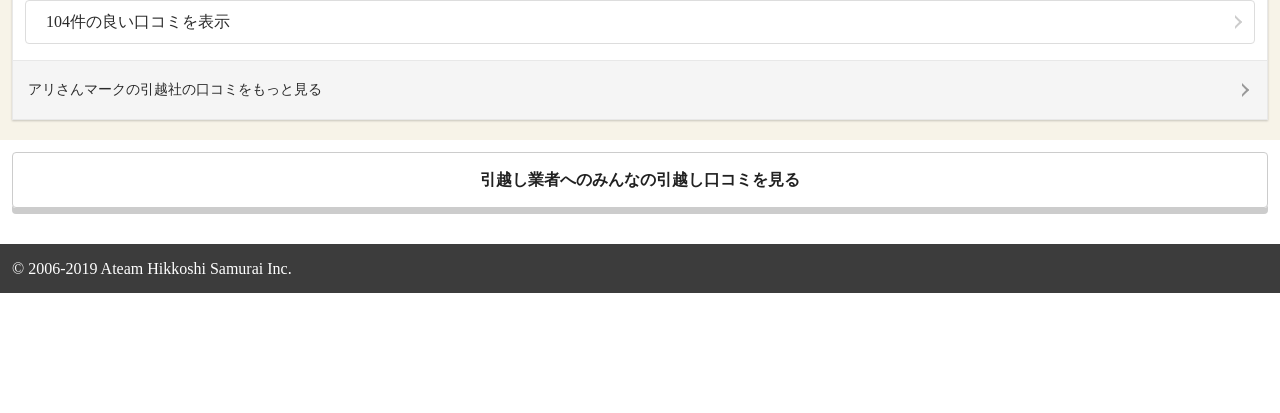
==== commit c789016a: "DOM" ====
--- a/02_tab/index.html
+++ b/02_tab/index.html
@@ -374,7 +374,7 @@
     </li>
     <!-- 関東・甲信越 -->
     <li>
-      <a class="js-toggle-bar">関東・甲信越</a>
+      <a class="js-toggle-bar toggleBar-i-anchor">関東・甲信越</a>
       <ul class="listBar-i-anchor toggleBar-inner is-hide">
         <li>
           <a href="index.html">東京都</a>
@@ -433,8 +433,8 @@
       </ul>
     </li>
     <!-- 関東・甲信越 -->
-    <li>
-      <a class="js-toggle-bar">関東・甲信越</a>
+    <li class="toggleBar">
+      <a class="js-toggle-bar toggleBar-i-anchor">関東・甲信越</a>
       <ul class="listBar-i-anchor toggleBar-inner is-hide">
         <li>
           <a href="index.html">東京都</a>
@@ -488,7 +488,7 @@
   </section>
 
   <!-- タブ -->
-  <div class='hoge'>
+  <div class='js-tab-container'>
     <div class="tab-line-container">
       <ul id="js-tabs2" class="tab">
         <li data-index="0" class="is-active">
@@ -501,7 +501,7 @@
     </div>
 
     <!-- 相場テーブル -->
-    <section class="section-container l-bottom-small">
+    <section class="section-container">
       <div class="js-contents2 is-active">
         <div class="is-table-scroll">
           <table class="table aline-center text-small">
@@ -614,9 +614,572 @@
         </div>
       </div>
     </section>
+  </div>
+  <section class="section-container">
+    <!-- ボタン -->
+    <a href="index.html" class="btn aline-center l-bottom-large">引越しの費用相場と総額料金の<br>目安をもっと見る</a>
+
+    <!-- リンクリスト -->
+    <ul class="listBar listBar-i-anchor listBar-container l-bottom-medium">
+      <li>
+        <a href="#">単身引っ越しの相場費用</a>
+      </li>
+      <li>
+        <a href="#">引っ越しの相場料金</a>
+      </li>
+      <li>
+        <a href="#">単身引っ越しの相場費用</a>
+      </li>
+    </ul>
+  </section>
+
+  <!-- 都道府県別の料金相場 -->
+  <h2 class="heading-title">都道府県の料金相場</h2>
+  <!-- 都道府県トグルリンクリスト -->
+  <ul class="listBar">
+    <!-- 北海道・東北 -->
+    <li>
+      <a class="js-toggle-bar toggleBar-i-anchor">北海道・東北</a>
+      <ul class="js-toggle-inner listBar-i-anchor toggleBar-inner is-hide">
+        <li>
+          <a href="index.html">北海道</a>
+        </li>
+        <li>
+          <a href="index.html">青森県</a>
+        </li>
+        <li>
+          <a href="index.html">秋田県</a>
+        </li>
+        <li>
+          <a href="index.html">岩手県</a>
+        </li>
+        <li>
+          <a href="index.html">山形県</a>
+        </li>
+        <li>
+          <a href="index.html">宮城県</a>
+        </li>
+        <li>
+          <a href="index.html">福島県</a>
+        </li>
+      </ul>
+    </li>
+    <!-- 関東・甲信越 -->
+    <li>
+      <a class="js-toggle-bar toggleBar-i-anchor">関東・甲信越</a>
+      <ul class="listBar-i-anchor toggleBar-inner is-hide">
+        <li>
+          <a href="index.html">東京都</a>
+        </li>
+        <li>
+          <a href="index.html">神奈川県</a>
+        </li>
+        <li>
+          <a href="index.html">埼玉県</a>
+        </li>
+        <li>
+          <a href="index.html">千葉県</a>
+        </li>
+        <li>
+          <a href="index.html">栃木県</a>
+        </li>
+        <li>
+          <a href="index.html">群馬県</a>
+        </li>
+        <li>
+          <a href="index.html">山梨県</a>
+        </li>
+        <li>
+          <a href="index.html">長野県</a>
+        </li>
+        <li>
+          <a href="index.html">新潟県</a>
+        </li>
+      </ul>
+    </li>
+    <!-- 北海道・東北 -->
+    <li>
+      <a class="js-toggle-bar toggleBar-i-anchor">北海道・東北</a>
+      <ul class="js-toggle-inner listBar-i-anchor toggleBar-inner is-hide">
+        <li>
+          <a href="index.html">北海道</a>
+        </li>
+        <li>
+          <a href="index.html">青森県</a>
+        </li>
+        <li>
+          <a href="index.html">秋田県</a>
+        </li>
+        <li>
+          <a href="index.html">岩手県</a>
+        </li>
+        <li>
+          <a href="index.html">山形県</a>
+        </li>
+        <li>
+          <a href="index.html">宮城県</a>
+        </li>
+        <li>
+          <a href="index.html">福島県</a>
+        </li>
+      </ul>
+    </li>
+    <!-- 関東・甲信越 -->
+    <li class="toggleBar">
+      <a class="js-toggle-bar toggleBar-i-anchor">関東・甲信越</a>
+      <ul class="listBar-i-anchor toggleBar-inner is-hide">
+        <li>
+          <a href="index.html">東京都</a>
+        </li>
+        <li>
+          <a href="index.html">神奈川県</a>
+        </li>
+        <li>
+          <a href="index.html">埼玉県</a>
+        </li>
+        <li>
+          <a href="index.html">千葉県</a>
+        </li>
+        <li>
+          <a href="index.html">栃木県</a>
+        </li>
+        <li>
+          <a href="index.html">群馬県</a>
+        </li>
+        <li>
+          <a href="index.html">山梨県</a>
+        </li>
+        <li>
+          <a href="index.html">長野県</a>
+        </li>
+        <li>
+          <a href="index.html">新潟県</a>
+        </li>
+      </ul>
+    </li>
+  </ul>
+
+  <!-- シミュレーション -->
+  <h2 class="heading-title l-bottom-small">引越し見積もりのカンタンWebシミュレーション</h2>
+  <section class="section-container">
+    <p class="l-bottom-medium">自分の引っ越し料金のだいたいの金額を知りたい方は、下記の簡単見積もりシミュレーターをご利用ください。</p>
+    <p class="l-bottom-large">ご自分の引っ越しの条件を選択すると、引越し侍で集計・査定された過去の口コミデータから相場を算出します。</p>
+    <!-- シミュレータ -->
+    <div class="simulator l-bottom-xlarge">
+      <div class="simulator-header">
+        <p>引っ越し見積もりシミュレーション</p>
+      </div>
+      <div class="simulator-container">
+        <table class="simulator-table">
+          <tbody>
+            <tr>
+              <th>時期</th>
+              <td class="simulator-select">
+                <select name="on_season" class="full">
+                  <option value="0">通常期（5月～2月）</option>
+                  <option value="1">繁忙期（3月～4月）</option>
+                </select>
+              </td>
+            </tr>
+            <tr class="l-bottom-small">
+              <th>荷物量</th>
+              <td class="simulator-select">
+                <select name="on_season" class="full">
+                  <option value="0">単身</option>
+                  <option value="1">家族(2人)</option>
+                  <option value="2">家族(3人以上)</option>
+                </select>
+              </td>
+            </tr>
+            <tr>
+              <th>距離</th>
+              <td class="simulator-select">
+                <select name="on_season" class="full">
+                  <option value="0">15km以内（市区町村内）</option>
+                  <option value="1">50km以内（都道府県内）</option>
+                  <option value="1">100km以内（同一地方内）</option>
+                  <option value="1">200km以内（近隣地方）</option>
+                  <option value="1">300km以内（遠距離地方）</option>
+                </select>
+              </td>
+            </tr>
+          </tbody>
+        </table>
+      </div>
+      <!-- シミュレーション結果 -->
+      <div class="simulator-footer">
+        <div class="simulator-footer-label">
+          料金の目安
+        </div>
+        <p class="simulator-footer-estimated">
+          <span class="l-right-small">29,000</span>円
+        </p>
+      </div>
     </div>
-  <footer></footer>
+    <!-- ページ紹介 -->
+    <h3 class="heading-subtitle l-bottom-medium">正確な見積もりシュミレーションで相場を確認</h3>
+    <img src="images/simulator-thumbnail.png" class="full l-bottom-large">
+    <p class="l-bottom-large">さらに詳細な見積もり金額をシミュレートしたい方は、引っ越し見積もりシミュレーションをご利用ください。</p>
+    <p class="l-bottom-large">引っ越し業者に搬入・搬出してもらう荷物やダンボール、移動距離、引越し予定日などを入力することによって、インターネット上で相場料金を算出します。</p>
+    <p class="l-bottom-large">ご自分の引越し費用を把握することで、引っ越し会社への料金交渉にお役立て頂けます。</p>
+    <a href="#" class="btn aline-center l-bottom-xlarge">引っ越し見積もりシミュレーションをする</a>
+  </section>
+
+  <!-- シミュレーション -->
+  <h2 class="heading-title l-bottom-small">引越しの見積もり料金を安くする方法は？</h2>
+  <section class="section-container">
+    <p class="l-bottom-medium">引越しの業者の見積もり料金は、大きく「運賃」「実費」「オプション料金」で構成されています。</p>
+    <p class="l-bottom-medium">引越し見積もりの内訳を知っておけば、引っ越し会社から提示される見積書の内容を把握することができます。</p>
+    <img src="images/breakdown-estimate.png" class="full l-bottom-large">
+    <p class="l-bottom-medium">近距離（市内など）の移動は引越し料金が安く済みますが、遠距離の引越しをしなければならない方は、まずは運ぶ荷物の量を少なくしましょう。</p>
+    <p class="l-bottom-medium">運搬する荷物量を減らすことで引越し業者の運賃や実費が抑えらえるので、見積もり金額も安くなります。</p>
+    <p class="l-bottom-medium">その他にも、以下の引越し見積もりを安くする方法がありますので、参考にして実践してください。</p>
+    <!-- 説明カードリスト -->
+    <!-- カード１ -->
+    <dl class="descriptionAnchor l-bottom-medium">
+      <dt>
+        <h3 class="descriptionAnchor-header">引越し日は平日が安い！</h3>
+      </dt>
+      <dd>
+        <div class="descriptionAnchor-body">
+          <img src="images/illust-calendar.png" class="descriptionAnchor-illustration">
+          <p>引っ越し作業は土日に集中するため、平日の作業を依頼することで格安の費用で引っ越しすることができます。</p>
+        </div>
+        <a href="#">引越し費用は平日と土日どちらが安い？</a>
+      </dd>
+    </dl>
+    <!-- カード２ -->
+    <dl class="descriptionAnchor l-bottom-medium">
+      <dt>
+        <h3 class="descriptionAnchor-header">作業時間はフリーor午後が安くなる！</h3>
+      </dt>
+      <dd>
+        <div class="descriptionAnchor-body">
+          <img src="images/illust-time.png" class="descriptionAnchor-illustration">
+          <p>一日の中でも、午前中に引っ越しが集中しやすく料金が割高です。
+              引越しを午後や夜の時間帯に依頼したり、フリー便の利用で料金が安くできます。</p>
+        </div>
+        <a href="#">引越し費用が安い時間帯はいつ？</a>
+      </dd>
+    </dl>
+    <!-- カード３ -->
+    <dl class="descriptionAnchor l-bottom-medium">
+      <dt>
+        <h3 class="descriptionAnchor-header">引越し業者と金額の交渉をしよう！</h3>
+      </dt>
+      <dd>
+        <div class="descriptionAnchor-body">
+          <img src="images/illust-negotiation.png" class="descriptionAnchor-illustration">
+          <p>時間に余裕がある場合は、複数の引越し業者へ見積もりを比較して、料金についての交渉を行うと良いでしょう。</p>
+        </div>
+        <a href="#">引越し見積もりの順番と交渉テクニック</a>
+      </dd>
+    </dl>
+    <!-- ボタン -->
+    <a href="#" class="btn aline-center l-bottom-large">引っ越しの見積もり料金を<br>やすくする方法をもっと見る</a>
+  </section>
+
+  <!-- カレンダーコンテンツ -->
+  <h2 class="heading-title l-bottom-small">引越し見積もり料金の<br>安い日カレンダー</h2>
+  <section class="section-container">
+    <p class="l-bottom-medium">以下は、引越し侍の保有するデータから算出された、引っ越し見積もり料金の予想カレンダーです。その月の相場に対して、日付ごとに料金が安い日と高い日が色分けされて表示されます。</p>
+    <p class="l-bottom-medium">すぐに引っ越ししなければならない人は直近の安い日を探しましょう。</p>
+    <p class="l-bottom-medium">逆に、引越しまでスケジュールに余裕がある人は、カレンダーで最大2ヶ月先の料金予想まで見ることができるので、引越し日を決定する目安にしてください。</p>
+    <!-- legend -->
+    <ul class="legend text-small">
+        <li class="l-right-small">
+          <span class="legend-colorBox legend-colorBox-high"></span>：高い日
+        </li>
+        <li>
+          <span class="legend-colorBox legend-colorBox-low"></span>：安い日
+        </li>
+      </ul>
+    <!-- カレンダー -->
+    <!-- ボタン -->
+    <a href="#" class="btn aline-center l-bottom-large">
+      引越しをするならやっぱり大安？<br>他の日取りのオススメは？
+    </a>
+  </section>
+
+  <!-- 口コミ -->
+  <!-- カレンダーコンテンツ -->
+  <h2 class="heading-title l-bottom-small">みんなの引越し口コミ・評判</h2>
+  <section class="section-container">
+    <p class="l-bottom-medium">引越し侍を利用して、引っ越し業者と契約したユーザーの皆さんから集めた口コミです。</p>
+    <p class="l-bottom-medium">満足度の高い方の口コミだけでなく、逆に満足度が低い方からのクレームについても多数掲載しています。</p>
+  </section>
+  <section class="section-fandation">
+    <!-- 業者１ -->
+    <div class="card l-bottom-large">
+      <!-- 業者名 -->
+      <div class="companyHeader">
+        <img src="images/2626co_logo.gif" class="l-right-small">
+        <div class="companyDetails">
+          <p>アリさんマークの引越社</p>
+          <div class="rate">
+            <div class="rate-star l-right-small">
+              <img src="images/rate_star_icon01.png">
+              <img src="images/rate_star_icon01.png">
+              <img src="images/rate_star_icon01.png">
+              <img src="images/rate_star_icon01.png">
+              <img src="images/rate_star_icon01.png">
+            </div>
+            <p class="text-small">総合評価：<span class="text-strong text-score">4.21</span></p>
+          </div>
+        </div>
+      </div>
+      <!-- いい口コミ -->
+      <div class="post-container post-good">
+        <div class="postHeader postHeader-good">良い口コミ</div>
+        <div class="postDetail">
+          <div class="postDetail-digest">作業がめちゃくちゃ早い！</div>
+          <div class="rate l-bottom-small">
+            <div class="rate-star l-right-small">
+              <img src="images/rate_star_icon01.png">
+              <img src="images/rate_star_icon01.png">
+              <img src="images/rate_star_icon01.png">
+              <img src="images/rate_star_icon01.png">
+              <img src="images/rate_star_icon01.png">
+            </div>
+            <p class="text-small">総合評価：<span class="text-strong text-score">4.21</span></p>
+          </div>
+          <p class="postComment l-bottom-small">最初に見積もって貰った会社には早口で説明され23万円程かかるし<span class="js-dots" style="display: inline;">…</span>
+          <a class="js-post-more post-more">もっと見る</a></p>
+          <div class="js-post-more-comment is-hide">
+            <p class="l-bottom-medium">どこの会社もこれ以上は下げないと言われて不信感を抱いたので、次に訪問してくれたアリさんはパンフレット持参してものすごく丁寧な説明をしてもらい料金も安く見積もってもらえました。粗品は洗濯洗剤と食器用洗剤でした。<br>急に引っ越しの日にちが変わってしまったのですがちゃんと対応してもらえました！引っ越し当日も午前中の作業で疲れてるのに午後から来てもらいテキパキと走って荷物を運ぶ姿には感動しました！最後の荷物確認も一緒にしてもらい運び終えた後も家具の配置も一緒に確認しながらきちんとしてもらえました。作業中に子供達が騒いでうるさかったと思いますが、子供達がお兄さん達、面白かったし優しかった！と言ってました。優しく対応してくれてありがとうございました。</p>
+            <table class="table aline-left text-small l-bottom-medium">
+              <tbody>
+                <tr>
+                  <th>世帯人数</th>
+                  <td>引越時期</td>
+                </tr>
+                <tr>
+                  <th>引越し時期</th>
+                  <td>2019年04月05日(平日)</td>
+                </tr>
+                <tr>
+                  <th>間取り</th>
+                  <td>マンション(-)→戸建て(4LDK)</td>
+                </tr>
+                <tr>
+                  <th>引越しの予算</th>
+                  <td class="aline-right">200,000円</td>
+                </tr>
+                <tr>
+                  <th>引越しにかかった料金</th>
+                  <td class="aline-right text-table-accent">108,000円</td>
+                </tr>
+              </tbody>
+            </table>
+            <a class="js-post-close postClose-btn aline-center l-bottom-medium">閉じる</a>
+          </div>
+          <div class="l-post-btn-more">
+            <a class="post-btn-more" href="#">3025件の良い口コミを表示</a>
+          </div>
+        </div>
+      </div>
+      <!-- 悪い口コミ -->
+      <div class="post-container post-bad">
+          <div class="postHeader postHeader-bad">悪い口コミ</div>
+          <div class="postDetail">
+            <div class="postDetail-digest">テキパキ</div>
+            <div class="rate l-bottom-small">
+              <div class="rate-star l-right-small">
+                <img src="images/rate_star_icon01.png">
+                <img src="images/rate_star_icon01.png">
+                <img src="images/rate_star_icon01.png">
+                <img src="images/rate_star_icon01.png">
+                <img src="images/rate_star_icon01.png">
+              </div>
+              <p class="text-small">総合評価：<span class="text-strong text-score">2.75</span></p>
+            </div>
+            <p class="postComment l-bottom-small">
+                自分の考えていた相場の金額と実際の金額との差は大きく開いて<span class="js-dots" style="display: inline;">…</span>
+            <a class="js-post-more post-more">もっと見る</a></p>
+            <div class="js-post-more-comment is-hide">
+              <p class="l-bottom-medium">いました。どこの会社もこれ以上は下げないと言われて不信感を抱いたので、次に訪問してくれたアリさんはパンフレット持参してものすごく丁寧な説明をしてもらい料金も安く見積もってもらえました。粗品は洗濯洗剤と食器用洗剤でした。<br>急に引っ越しの日にちが変わってしまったのですがちゃんと対応してもらえました！引っ越し当日も午前中の作業で疲れてるのに午後から来てもらいテキパキと走って荷物を運ぶ姿には感動しました！最後の荷物確認も一緒にしてもらい運び終えた後も家具の配置も一緒に確認しながらきちんとしてもらえました。作業中に子供達が騒いでうるさかったと思いますが、子供達がお兄さん達、面白かったし優しかった！と言ってました。優しく対応してくれてありがとうございました。</p>
+              <table class="table aline-left text-small l-bottom-medium">
+                <tbody>
+                  <tr>
+                    <th>世帯人数</th>
+                    <td>家族2人</td>
+                  </tr>
+                  <tr>
+                    <th>引越し時期</th>
+                    <td>2019年04月05日(平日)</td>
+                  </tr>
+                  <tr>
+                    <th>間取り</th>
+                    <td>マンション(-)→戸建て(4LDK)</td>
+                  </tr>
+                  <tr>
+                    <th>引越しの予算</th>
+                    <td class="aline-right">20,000円</td>
+                  </tr>
+                  <tr>
+                    <th>引越しにかかった料金</th>
+                    <td class="aline-right">40,000円</td>
+                  </tr>
+                </tbody>
+              </table>
+              <a class="js-post-close postClose-btn aline-center l-bottom-medium">閉じる</a>
+            </div>
+            <div class="l-post-btn-more">
+              <a class="post-btn-more" href="#">104件の良い口コミを表示</a>
+            </div>
+          </div>
+        </div>
+      <div class="cardFooter">
+        <a href="#">アリさんマークの引越社の口コミをもっと見る</a>
+      </div>
+    </div>
+    <!-- 業者2 -->
+    <div class="card l-bottom-small">
+        <!-- 業者名 -->
+        <div class="companyHeader">
+          <img src="images/2626co_logo.gif" class="l-right-small">
+          <div class="companyDetails">
+            <p>アリさんマークの引越社</p>
+            <div class="rate">
+              <div class="rate-star l-right-small">
+                <img src="images/rate_star_icon01.png">
+                <img src="images/rate_star_icon01.png">
+                <img src="images/rate_star_icon01.png">
+                <img src="images/rate_star_icon01.png">
+                <img src="images/rate_star_icon01.png">
+              </div>
+              <p class="text-small">総合評価：<span class="text-strong text-score">4.21</span></p>
+            </div>
+          </div>
+        </div>
+        <!-- いい口コミ -->
+        <div class="post-container post-good">
+          <div class="postHeader postHeader-good">良い口コミ</div>
+          <div class="postDetail">
+            <div class="postDetail-digest">作業がめちゃくちゃ早い！</div>
+            <div class="rate l-bottom-small">
+              <div class="rate-star l-right-small">
+                <img src="images/rate_star_icon01.png">
+                <img src="images/rate_star_icon01.png">
+                <img src="images/rate_star_icon01.png">
+                <img src="images/rate_star_icon01.png">
+                <img src="images/rate_star_icon01.png">
+              </div>
+              <p class="text-small">総合評価：<span class="text-strong text-score">4.21</span></p>
+            </div>
+            <p class="postComment l-bottom-small">最初に見積もって貰った会社には早口で説明され23万円程かかるし<span class="js-dots" style="display: inline;">…</span>
+            <a class="js-post-more post-more">もっと見る</a></p>
+            <div class="js-post-more-comment is-hide">
+              <p class="l-bottom-medium">どこの会社もこれ以上は下げないと言われて不信感を抱いたので、次に訪問してくれたアリさんはパンフレット持参してものすごく丁寧な説明をしてもらい料金も安く見積もってもらえました。粗品は洗濯洗剤と食器用洗剤でした。<br>急に引っ越しの日にちが変わってしまったのですがちゃんと対応してもらえました！引っ越し当日も午前中の作業で疲れてるのに午後から来てもらいテキパキと走って荷物を運ぶ姿には感動しました！最後の荷物確認も一緒にしてもらい運び終えた後も家具の配置も一緒に確認しながらきちんとしてもらえました。作業中に子供達が騒いでうるさかったと思いますが、子供達がお兄さん達、面白かったし優しかった！と言ってました。優しく対応してくれてありがとうございました。</p>
+              <table class="table aline-left text-small l-bottom-medium">
+                <tbody>
+                  <tr>
+                    <th>世帯人数</th>
+                    <td>引越時期</td>
+                  </tr>
+                  <tr>
+                    <th>引越し時期</th>
+                    <td>2019年04月05日(平日)</td>
+                  </tr>
+                  <tr>
+                    <th>間取り</th>
+                    <td>マンション(-)→戸建て(4LDK)</td>
+                  </tr>
+                  <tr>
+                    <th>引越しの予算</th>
+                    <td class="aline-right">200,000円</td>
+                  </tr>
+                  <tr>
+                    <th>引越しにかかった料金</th>
+                    <td class="aline-right text-table-accent">108,000円</td>
+                  </tr>
+                </tbody>
+              </table>
+              <a class="js-post-close postClose-btn aline-center l-bottom-medium">閉じる</a>
+            </div>
+            <div class="l-post-btn-more">
+              <a class="post-btn-more" href="#">3025件の良い口コミを表示</a>
+            </div>
+          </div>
+        </div>
+        <!-- 悪い口コミ -->
+        <div class="post-container post-bad">
+            <div class="postHeader postHeader-bad">悪い口コミ</div>
+            <div class="postDetail">
+              <div class="postDetail-digest">テキパキ</div>
+              <div class="rate l-bottom-small">
+                <div class="rate-star l-right-small">
+                  <img src="images/rate_star_icon01.png">
+                  <img src="images/rate_star_icon01.png">
+                  <img src="images/rate_star_icon01.png">
+                  <img src="images/rate_star_icon01.png">
+                  <img src="images/rate_star_icon01.png">
+                </div>
+                <p class="text-small">総合評価：<span class="text-strong text-score">2.75</span></p>
+              </div>
+              <p class="postComment l-bottom-small">
+                  自分の考えていた相場の金額と実際の金額との差は大きく開いて<span class="js-dots" style="display: inline;">…</span>
+              <a class="js-post-more post-more">もっと見る</a></p>
+              <div class="js-post-more-comment is-hide">
+                <p class="l-bottom-medium">いました。どこの会社もこれ以上は下げないと言われて不信感を抱いたので、次に訪問してくれたアリさんはパンフレット持参してものすごく丁寧な説明をしてもらい料金も安く見積もってもらえました。粗品は洗濯洗剤と食器用洗剤でした。<br>急に引っ越しの日にちが変わってしまったのですがちゃんと対応してもらえました！引っ越し当日も午前中の作業で疲れてるのに午後から来てもらいテキパキと走って荷物を運ぶ姿には感動しました！最後の荷物確認も一緒にしてもらい運び終えた後も家具の配置も一緒に確認しながらきちんとしてもらえました。作業中に子供達が騒いでうるさかったと思いますが、子供達がお兄さん達、面白かったし優しかった！と言ってました。優しく対応してくれてありがとうございました。</p>
+                <table class="table aline-left text-small l-bottom-medium">
+                  <tbody>
+                    <tr>
+                      <th>世帯人数</th>
+                      <td>家族2人</td>
+                    </tr>
+                    <tr>
+                      <th>引越し時期</th>
+                      <td>2019年04月05日(平日)</td>
+                    </tr>
+                    <tr>
+                      <th>間取り</th>
+                      <td>マンション(-)→戸建て(4LDK)</td>
+                    </tr>
+                    <tr>
+                      <th>引越しの予算</th>
+                      <td class="aline-right">20,000円</td>
+                    </tr>
+                    <tr>
+                      <th>引越しにかかった料金</th>
+                      <td class="aline-right">40,000円</td>
+                    </tr>
+                  </tbody>
+                </table>
+                <a class="js-post-close postClose-btn aline-center l-bottom-medium">閉じる</a>
+              </div>
+              <div class="l-post-btn-more">
+                <a class="post-btn-more" href="#">104件の良い口コミを表示</a>
+              </div>
+            </div>
+          </div>
+        <div class="cardFooter">
+          <a href="#">アリさんマークの引越社の口コミをもっと見る</a>
+        </div>
+      </div>
+  </section>
+
+  <!-- ボタン -->
+  <section class="section-container">
+    <a href="#" class="btn aline-center l-bottom-large">
+      引越し業者へのみんなの引越し口コミを見る
+    </a>
+  </section>
+
+  <!-- footer -->
+  <footer>
+    <div class="footer-copyright">© 2006-2019 Ateam Hikkoshi Samurai Inc.</div>
+  </footer>
+  <!-- 追従 -->
+  <div class="is-float js-float-container">
+    <p class="float-header aline-center l-bottom-xsmall text-strong">簡単1分！あなたの引越しを見積もろう！</p>
+    <a href="#" class="btn btn-estimate">
+      <span class="btn-label l-right-small">無料</span>あなたの引越し料金を調べる
+    </a>
+  </div>
+  <!-- script -->
   <script type="text/javascript" src="tab.js"></script>
   <script type="text/javascript" src="toggleBar.js"></script>
+  <script type="text/javascript" src="float.js"></script>
 </body>
 </html>
--- a/02_tab/style.css
+++ b/02_tab/style.css
@@ -27,7 +27,7 @@
 }
 
 .full{
-  width: 100%;
+  width: 100%!important;
 }
 
 .l-bottom-xsmall{
@@ -44,6 +44,10 @@
 
 .l-bottom-large{
   margin-bottom: 24px;
+}
+
+.l-bottom-xlarge{
+  margin-bottom: 30px;
 }
 
 .l-right-xsmall{
@@ -63,9 +67,21 @@
   padding: 8px 12px;
 }
 
+.heading-subtitle{
+  font-size: 19px;
+  font-weight: bold;
+  padding: 0 0 0 12px;
+  border-left: 6px solid #f44336;
+}
+
 .section-container{
   padding: 12px;
   background-color: #FFF;
+}
+
+.section-fandation{
+  padding: 12px;
+  background-color: #f7f3e8;
 }
 
 /* タブ */
@@ -233,6 +249,10 @@
   text-align: center;
 }
 
+.aline-left{
+  text-align: left;
+}
+
 .ranking-text-small{
   font-size: 10px;
 }
@@ -252,6 +272,10 @@
   padding: 12px;
   color: #212121;
   border-bottom: 1px solid #ddd;
+}
+
+.listBar:last-child {
+  border-bottom: none;
 }
 
 .listBar-i-anchor a::after {
@@ -271,6 +295,35 @@
   padding-left: 24px;
 }
 
+.toggleBar-i-anchor{
+  position: relative;
+}
+
+.toggleBar>.is-open::before{
+  transform: rotate(180deg);
+}
+
+.toggleBar-i-anchor::before,.toggleBar-i-anchor::after {
+  content: "";
+  transition: all .4s;
+  box-sizing: border-box;
+  width: 15px;
+  height: 3px;
+  position: absolute;
+  right: 16px;
+  top: 50%;
+  background-color: #ccc;
+  border-radius: 4px;
+}
+
+.toggleBar-i-anchor::before {
+  transform: rotate(90deg);
+}
+
+.toggleBar-i-anchor.is-open::before {
+  transform: rotate(180deg);
+}
+
 /* 相場コンテンツ */
 .legend {
   display: flex;
@@ -292,6 +345,16 @@
   background-color: #ed6349;
 }
 
+.legend-colorBox-high {
+  background-color: #ffecec;
+  border: 1px solid #ddd;
+}
+
+.legend-colorBox-low {
+  background-color: #fffcdf;
+  border: 1px solid #ddd;
+}
+
 /* テーブル */
 .table{
   border-collapse: collapse;
@@ -320,4 +383,384 @@
 .is-table-scroll thead th {
   white-space: nowrap;
   min-width: 100px;
-}+}
+
+/* ボタン */
+.btn {
+  display: block;
+  font-weight: bold;
+  border: 1px solid #ccc;
+  box-shadow: 0 6px 0 0 #ccc;
+  padding: 14px 12px;
+  color: #212121;
+  border-radius: 4px;
+}
+
+/* シミュレータ */
+.simulator {
+  border: 1px solid #f28900;
+  border-radius: 2px;
+}
+
+.simulator-header {
+  background-color: #f28900;
+  color: #fff;
+  font-weight: bold;
+  font-size: 20px;
+  padding: 10px 0;
+  text-align: center;
+}
+
+.simulator-container {
+  padding: 12px 12px 5px 12px;
+  background-color: #fff;
+  border-bottom: 3px solid #f6eadc;
+}
+
+.simulator-table th {
+  font-size: 16px;
+  min-width: 65px;
+  text-align: left;
+  padding-bottom: 10px;
+}
+
+.simulator-table td {
+  width: 80%;
+}
+
+.simulator-table td::after {
+  content: "";
+  position: absolute;
+  top: 12px;
+  right: 12px;
+  width: 7px;
+  height: 7px;
+  border: 2px solid;
+  border-color: #ccc #ccc transparent transparent;
+  transform: rotate(135deg);
+}
+
+.simulator-select {
+  position: relative;
+}
+
+.simulator-select>select {
+  font-size: 18px;
+  border: 2px solid #ddd;
+  padding:5px 20px 10px 8px;
+  border-radius: 0;
+  box-sizing: border-box;
+  background-color: #fff;
+  margin-bottom: 10px;
+}
+
+.simulator-footer {
+  padding: 14px 12px 10px 12px;
+  background-color: #fffdef;
+  display: flex;
+  justify-content: center;
+  align-items: center;
+  position: relative;
+}
+
+.simulator-footer::after {
+  content: "";
+  position: absolute;
+  top: -13px;
+  right: 44%;
+  width: 15px;
+  height: 15px;
+  border: 3px solid;
+  border-color: transparent #f6eadc #f6eadc transparent;
+  transform: rotate(45deg);
+  background-color: #fff;
+}
+
+.simulator-footer-label{
+  background-color: #f28900;
+  color: #fff;
+  padding: 3px 8px;
+  max-height: 25px;
+  text-align: center;
+}
+
+.simulator-footer-estimated {
+  width: 70%;
+  text-align: right;
+  color: #f28900;
+  font-weight: bold;
+}
+
+.simulator-footer-estimated span {
+  font-size: 37px;
+}
+
+/* 説明カード */
+.descriptionAnchor {
+  border: 1px solid #ddd;
+  border-radius: 4px;
+}
+
+.descriptionAnchor dt {
+  background-color: #f8f3e8;
+  padding: 8px 12px;
+}
+
+.descriptionAnchor-header {
+  color: #602a08;
+  font-size: 17px;
+  font-weight: bold;
+}
+
+.descriptionAnchor-body {
+  font-size: 14px;
+  padding: 16px 12px;
+  display: flex;
+  align-items: flex-start;
+}
+
+.descriptionAnchor-illustration {
+  width: 25%;
+  margin-right: 14px;
+}
+
+.descriptionAnchor a {
+  display: block;
+  position: relative;
+  padding: 12px 26px 12px 12px;
+  color: #212121;
+  font-size: 14px;
+  border-top: 1px solid #ddd;
+  position: relative;
+}
+
+.descriptionAnchor a:after {
+  content: "";
+  position: absolute;
+  top: 19px;
+  right: 20px;
+  width: 6px;
+  height: 6px;
+  border: 2px solid;
+  border-color: #ccc #ccc transparent transparent;
+  transform: rotate(45deg);
+}
+
+/* 追従 */
+.is-float{
+  width:94%;
+  padding: 6px 11px 16px 11px;
+  background-color: #2a2a2a;
+  color: #fff;
+  position: fixed;
+  bottom:0;
+  z-index: 1;
+}
+
+.float-header{
+  position: relative;
+  font-size: 15px;
+}
+
+.float-header::before, .float-header::after {
+  content: "";
+  position: absolute;
+  display: inline-block;
+  width: 20px;
+  height: 2px;
+  background-color: #fff;
+  top: 50%;
+}
+
+.float-header::before {
+  left: 0px;
+  transform: rotate(60deg);
+}
+
+.float-header::after{
+  right: 0px;
+  transform: rotate(-60deg);
+}
+
+.btn-label {
+  color: #00a022;
+  background-color: #fff;
+  padding: 5px 6px;
+  border-radius: 3px;
+}
+
+.btn-estimate {
+  color: #fff;
+  background-color: #00a022;
+  box-shadow: 0 6px 0 0 #006115;
+  border: 0;
+  font-size: 20px;
+}
+
+/* 口コミ */
+.card {
+  background-color: #fff;
+  border: 1px solid #e8e8e8;
+  box-shadow: 0 1px 2px rgba(0,0,0,.2);
+}
+
+.companyHeader {
+  border-top: 2px solid #602a08;
+  padding: 12px;
+  display: flex;
+  align-items: flex-start;
+  border-bottom: 1px solid #ddd;
+}
+.rate-star>img {
+  width: 11px;
+}
+.rate {
+  display: flex;
+  align-items: flex-start;
+}
+
+.rate-star>img {
+  margin-right: -4px;
+}
+
+.text-score {
+  color: #f28900;
+  font-size: 16px;
+}
+
+/* 良い口コミ悪い口コミ */
+.postHeader {
+  padding: 8px 12px 8px 55px;
+  position: relative;
+  font-weight: bold;
+}
+
+.postHeader-good {
+  background-color: #def6fc;
+  color: #1f56e5;
+}
+
+.postHeader-bad {
+  background-color: #ffeeef;
+  color: #ef1a1b;
+}
+
+.postHeader-good::before,.postHeader-bad::before {
+  content: "";
+  position: absolute;
+  left: 12px;
+  top:6px;
+  width: 32px;
+  height: 29px;
+  background-size: 32px;
+}
+
+.postHeader-good::before {
+  background-image: url(images/dialog-happy-icon.png);
+}
+
+.postHeader-bad::before {
+  background-image: url(images/dialog-sad-icon.png);
+}
+
+.postDetail {
+  padding: 16px 12px;
+}
+
+.postDetail-digest {
+  font-weight: bold;
+  background: linear-gradient(#fff 70%,#ffe243 0);
+  display: inline;
+}
+
+.postComment {
+  font-size: 15px;
+}
+
+.post-more {
+  display: inline-block;
+  color: #0084b2;
+  cursor: pointer;
+}
+
+.postClose-btn {
+  display: block;
+  background-color: #ddd;
+  color: #2a2a2a;
+  padding: 2px 0;
+  position: relative;
+}
+
+.postClose-btn::before {
+  content: "";
+  position: absolute;
+  top: 42%;
+  left: 38%;
+  width: 5px;
+  height: 5px;
+  border: 1px solid;
+  border-color: #2a2a2a #2a2a2a transparent transparent;
+  transform: rotate(-45deg);
+}
+
+.post-btn-more {
+  display: block;
+  padding: 8px 20px;
+  border: 1px solid #ddd;
+  border-radius: 4px;
+  color: #2a2a2a;
+  position: relative;
+}
+
+.l-post-btn-more {
+  border-top: 1px dotted #ddd;
+  padding-top: 16px;
+}
+
+.post-btn-more:after {
+  content: "";
+  position: absolute;
+  top: 16px;
+  right: 14px;
+  width: 6px;
+  height: 6px;
+  border: 2px solid;
+  border-color: #ccc #ccc transparent transparent;
+  transform: rotate(45deg);
+}
+
+.cardFooter {
+  font-size: 14px;
+  border-top: 1px solid #e8e8e8;
+  background-color: #f5f5f5;
+  display: block;
+  position: relative;
+  padding: 18px 15px;
+}
+
+.cardFooter a {
+  color: #2a2a2a;
+}
+
+.cardFooter a:after {
+  content: "";
+  position: absolute;
+  top: 24px;
+  right: 20px;
+  width: 6px;
+  height: 6px;
+  border: 2px solid;
+  border-color: #999 #999 transparent transparent;
+  transform: rotate(45deg);
+}
+
+footer{
+  background-color: #f7f7f7;
+  margin-bottom: 120px;
+}
+
+.footer-copyright {
+  background-color: #3c3c3c;
+  color: #fff;
+  padding: 12px;
+}
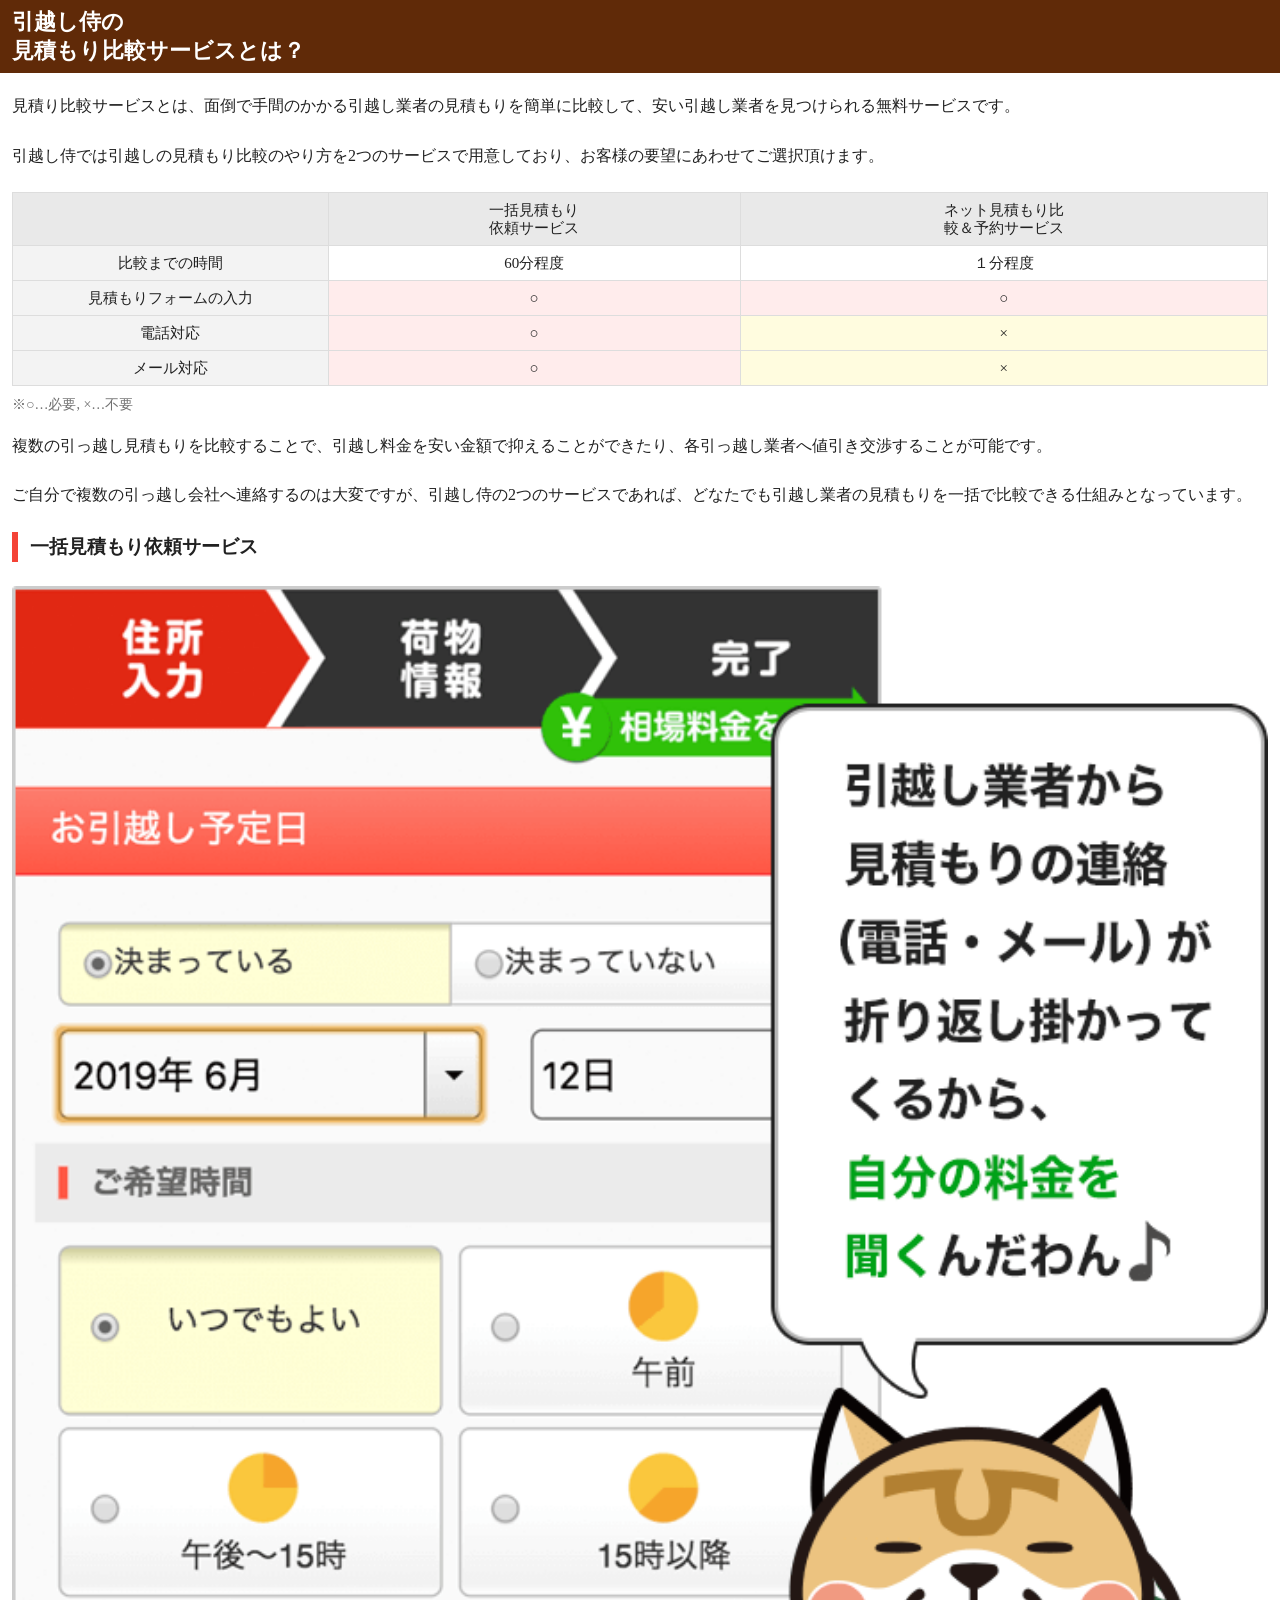
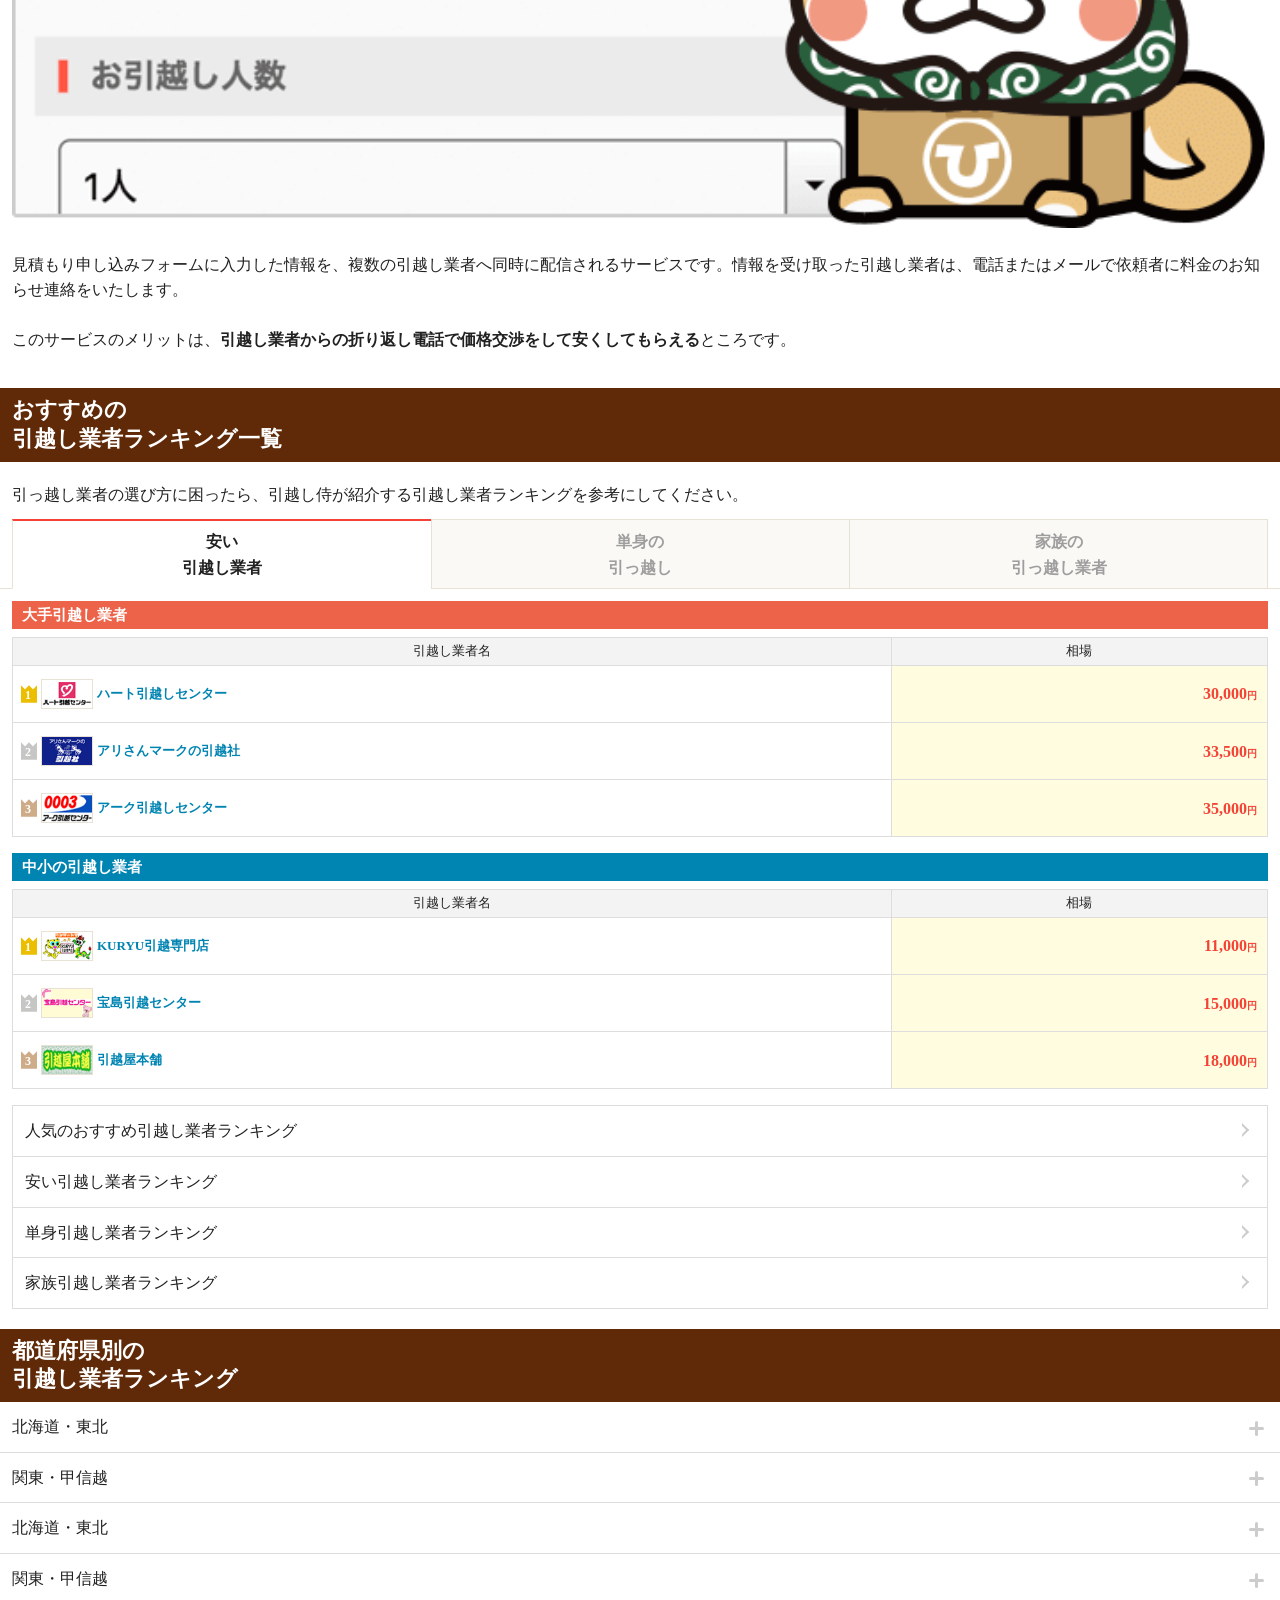
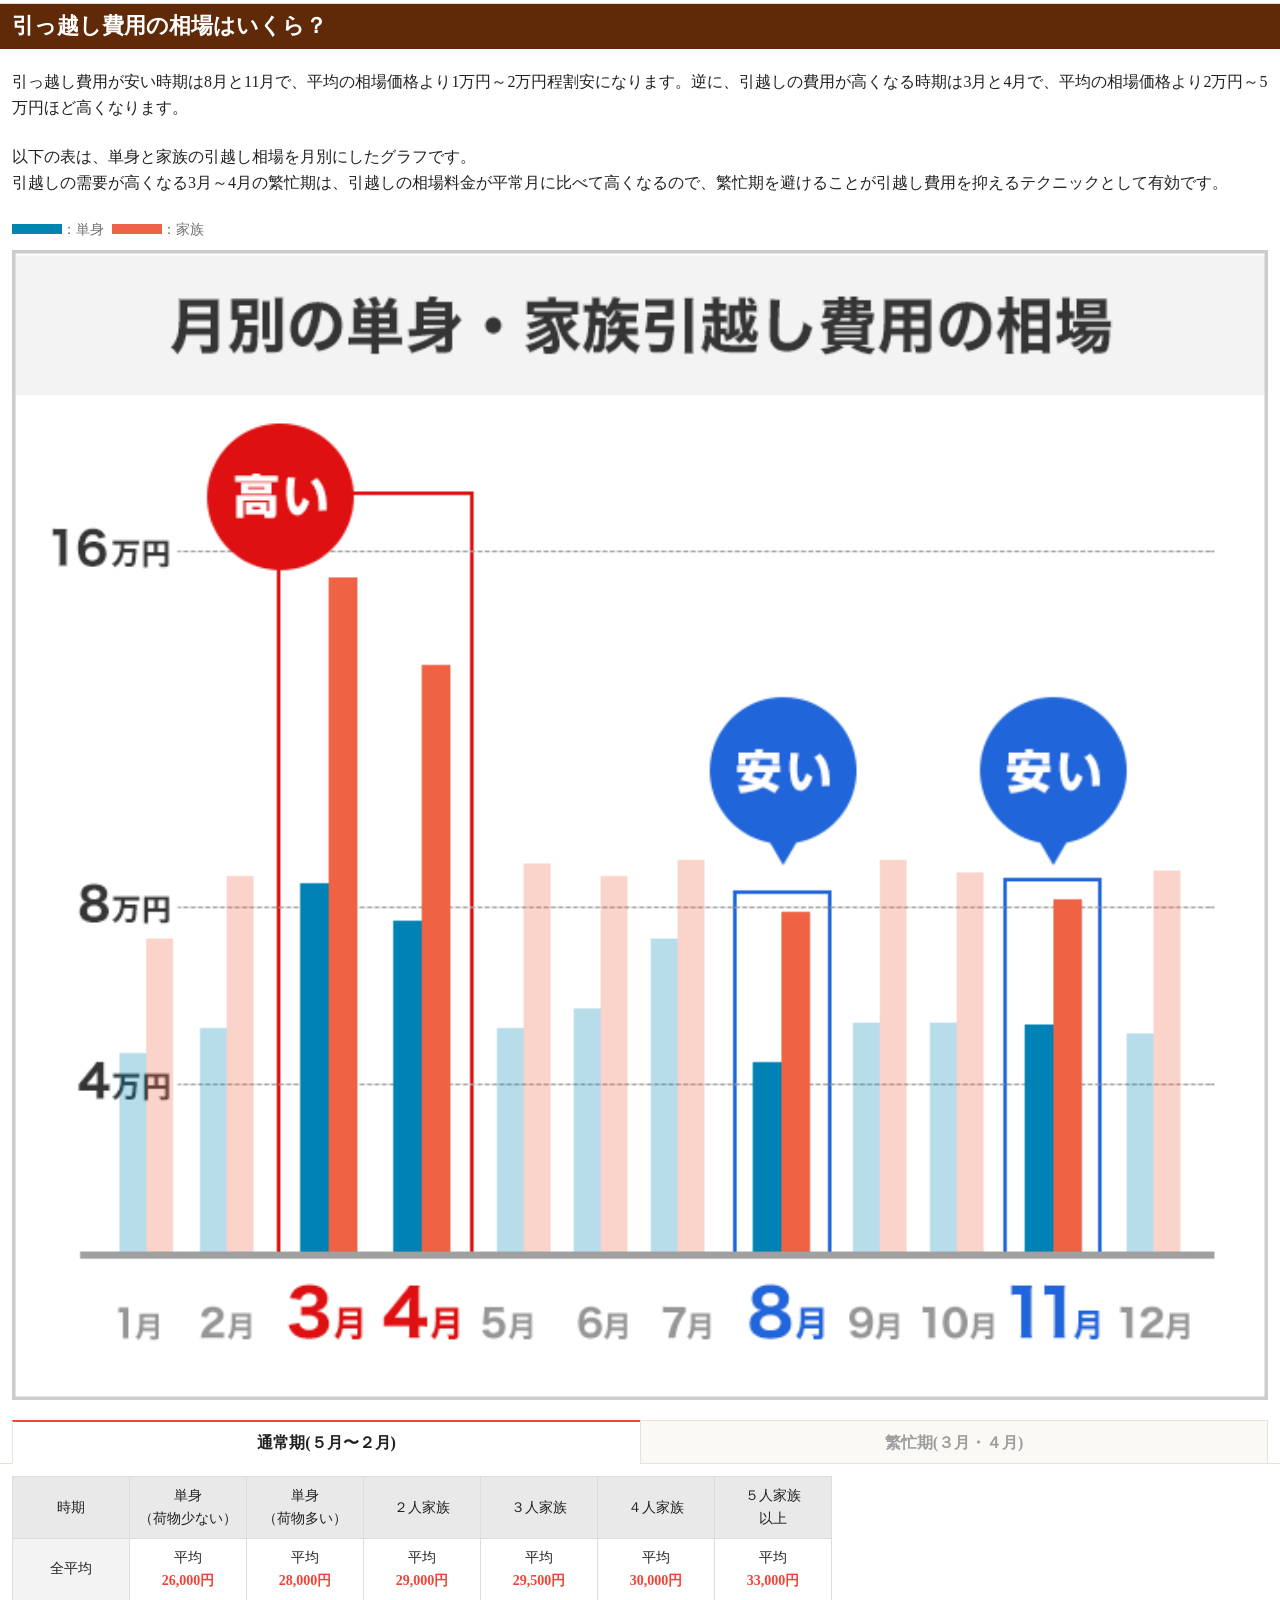
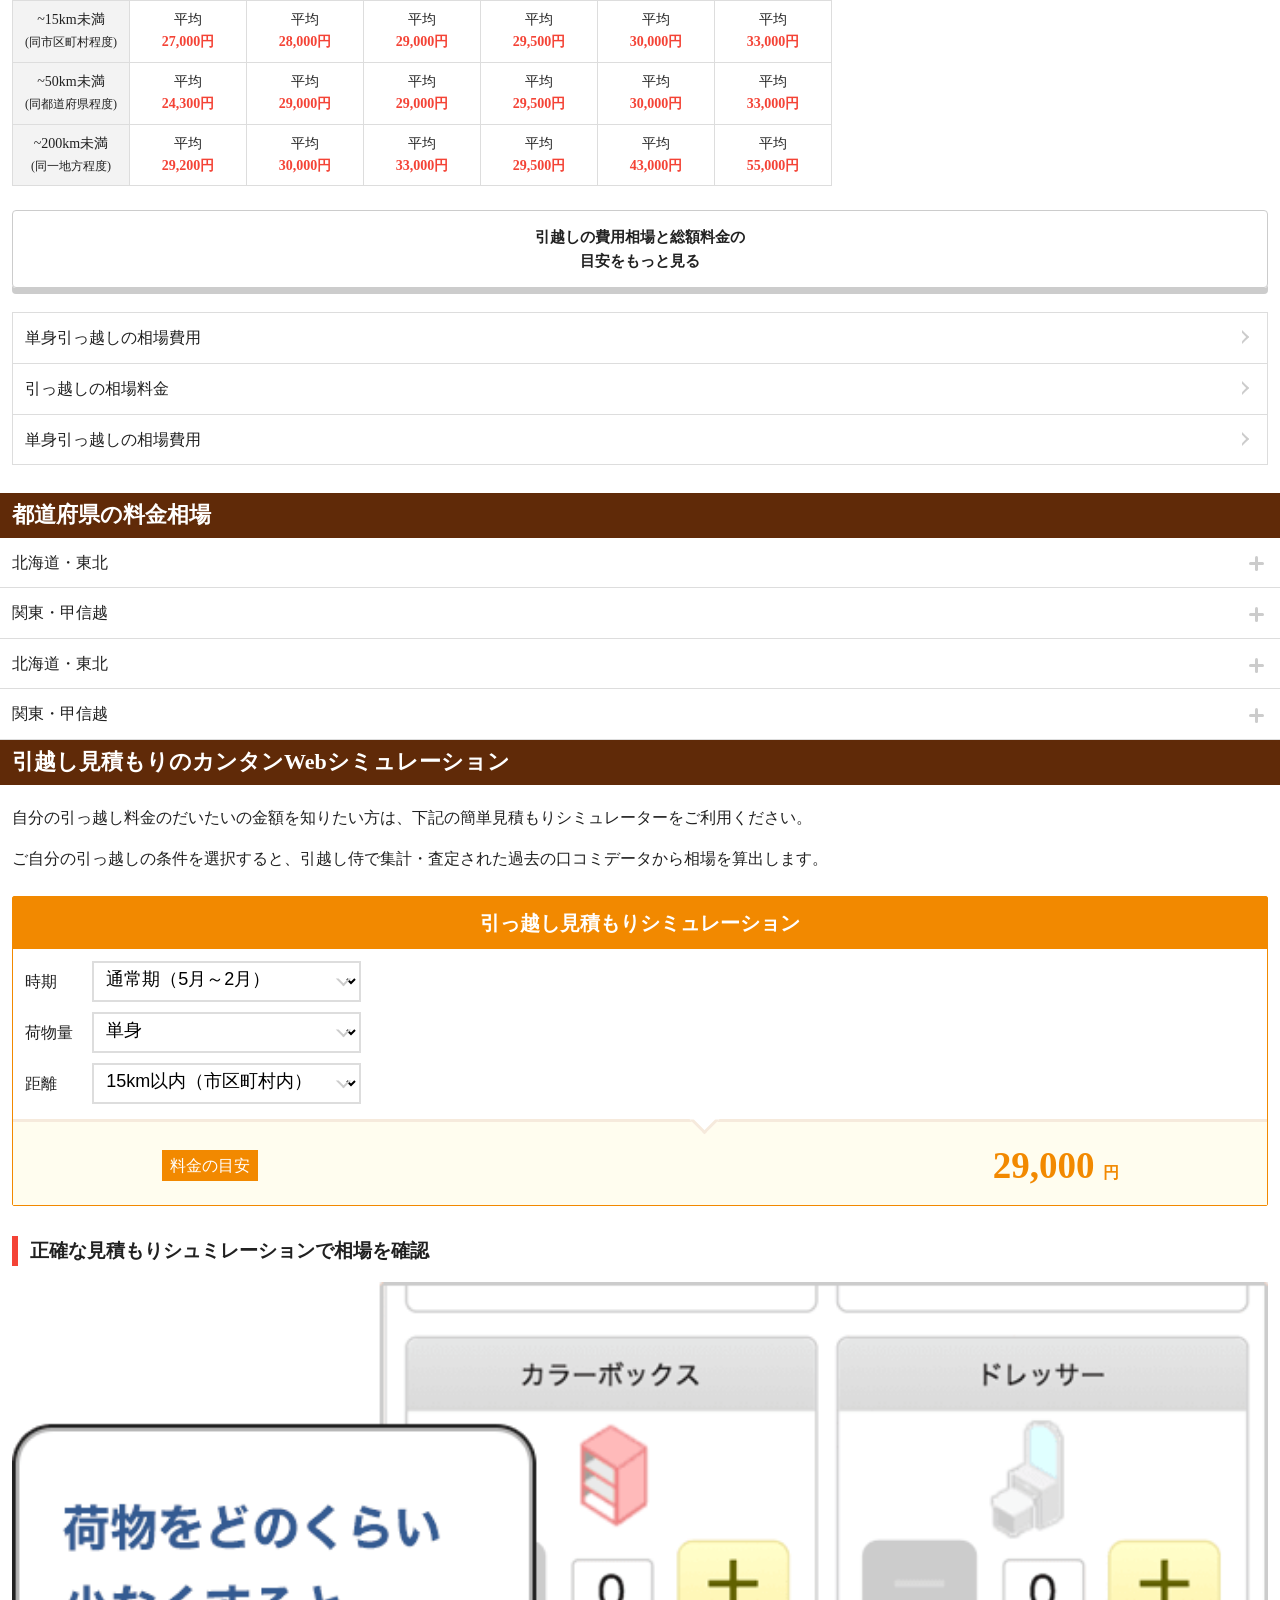
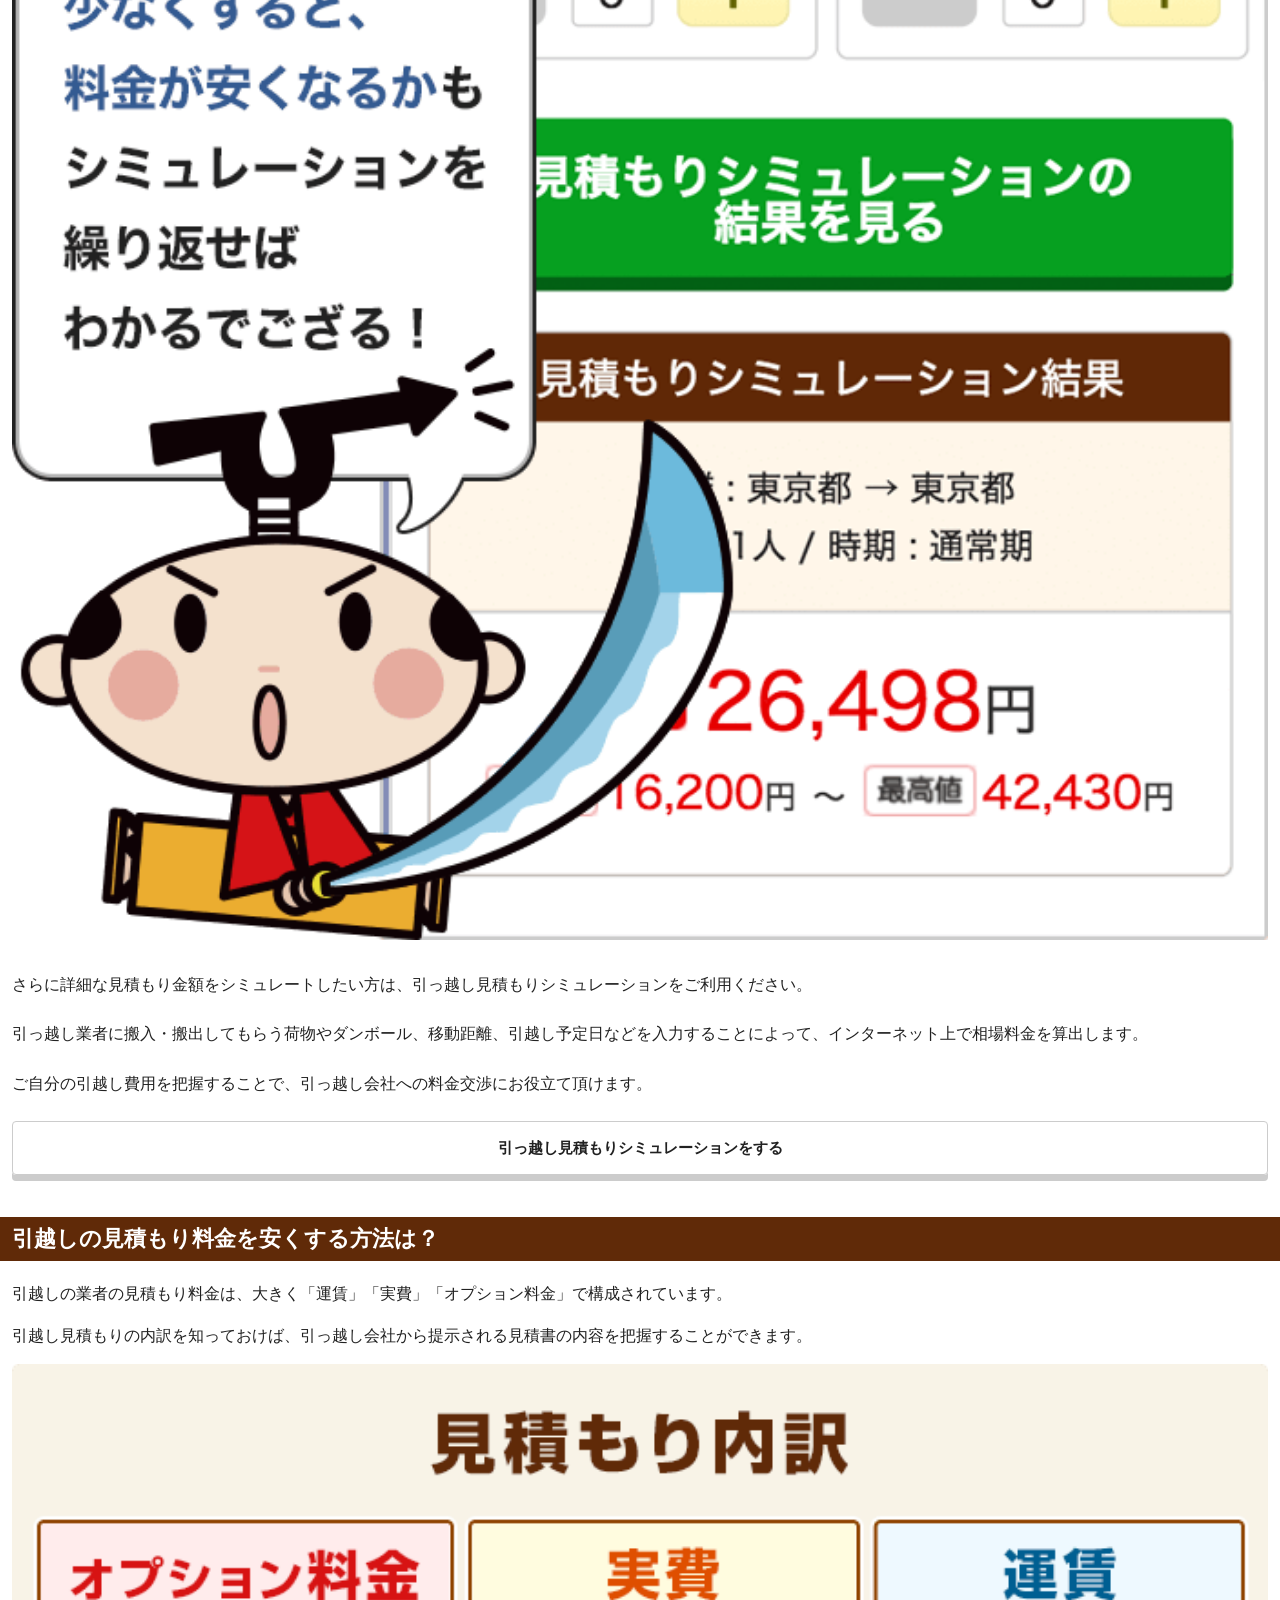
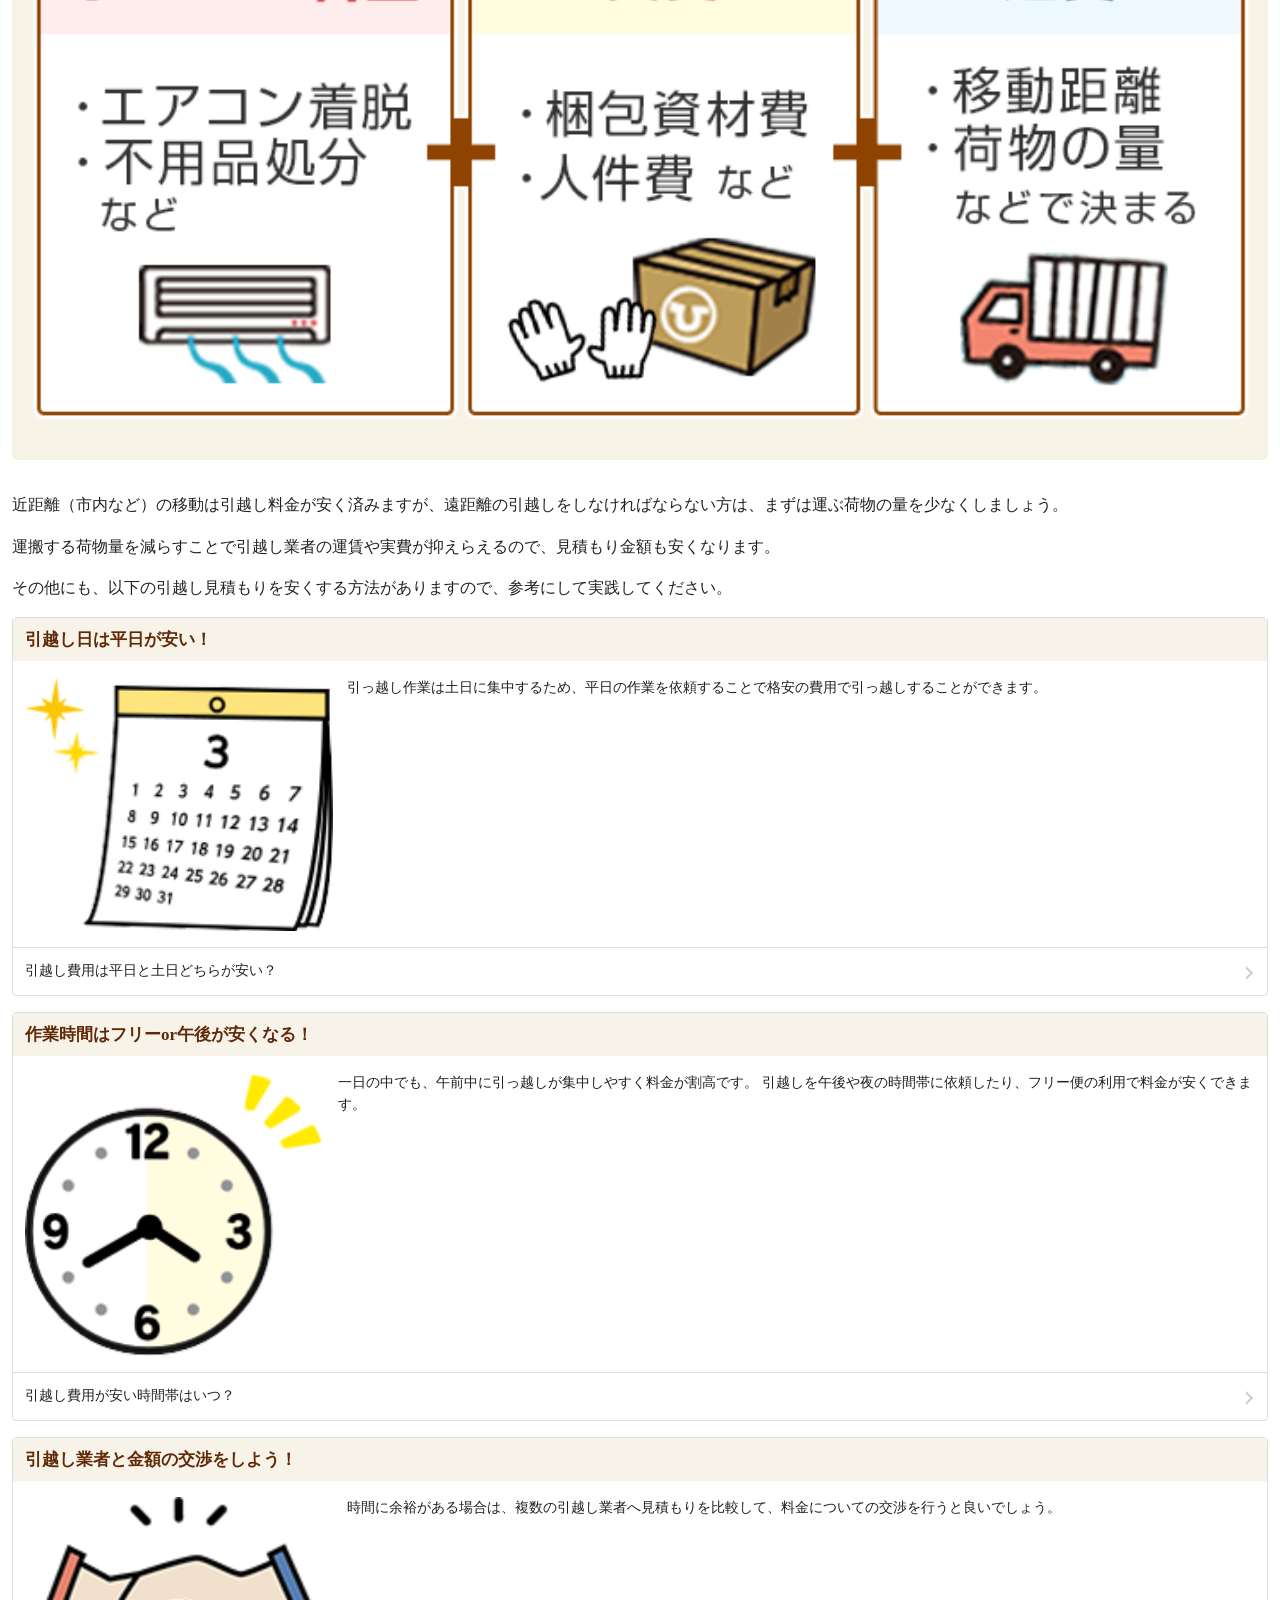
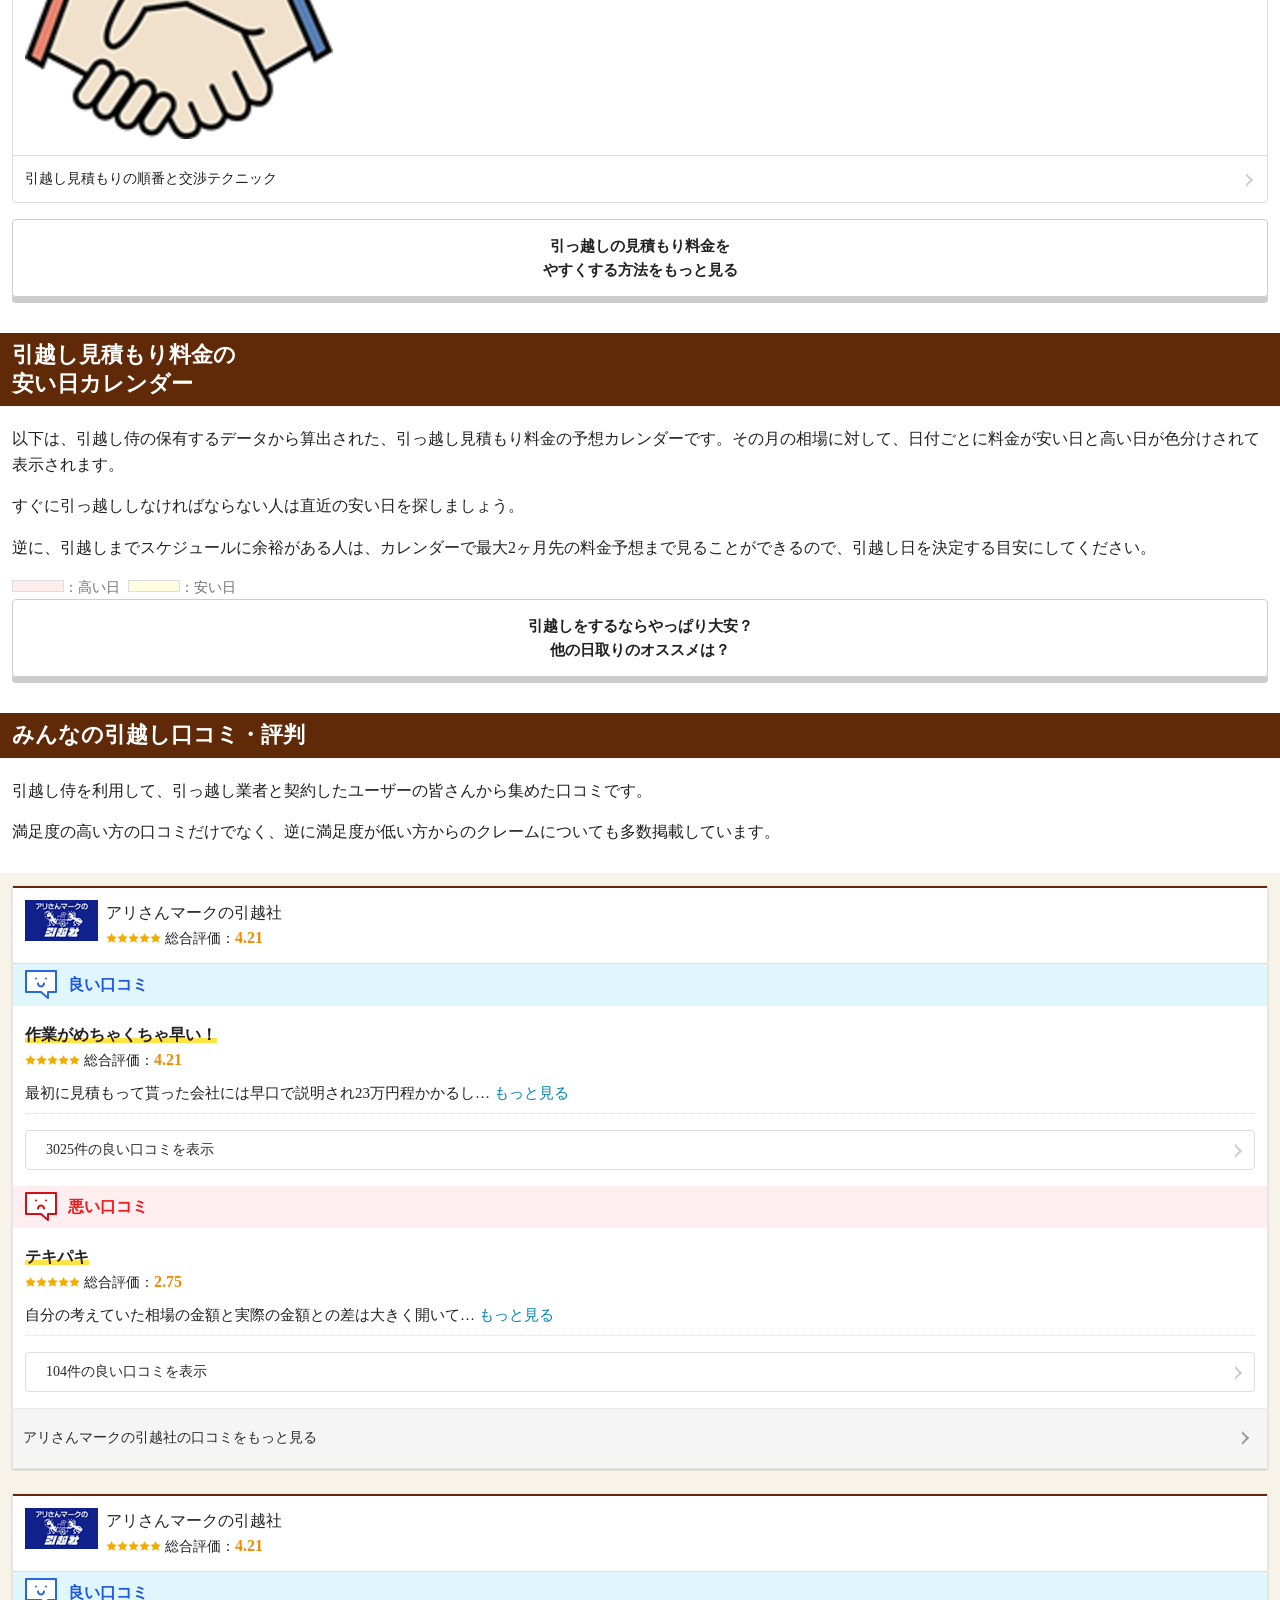
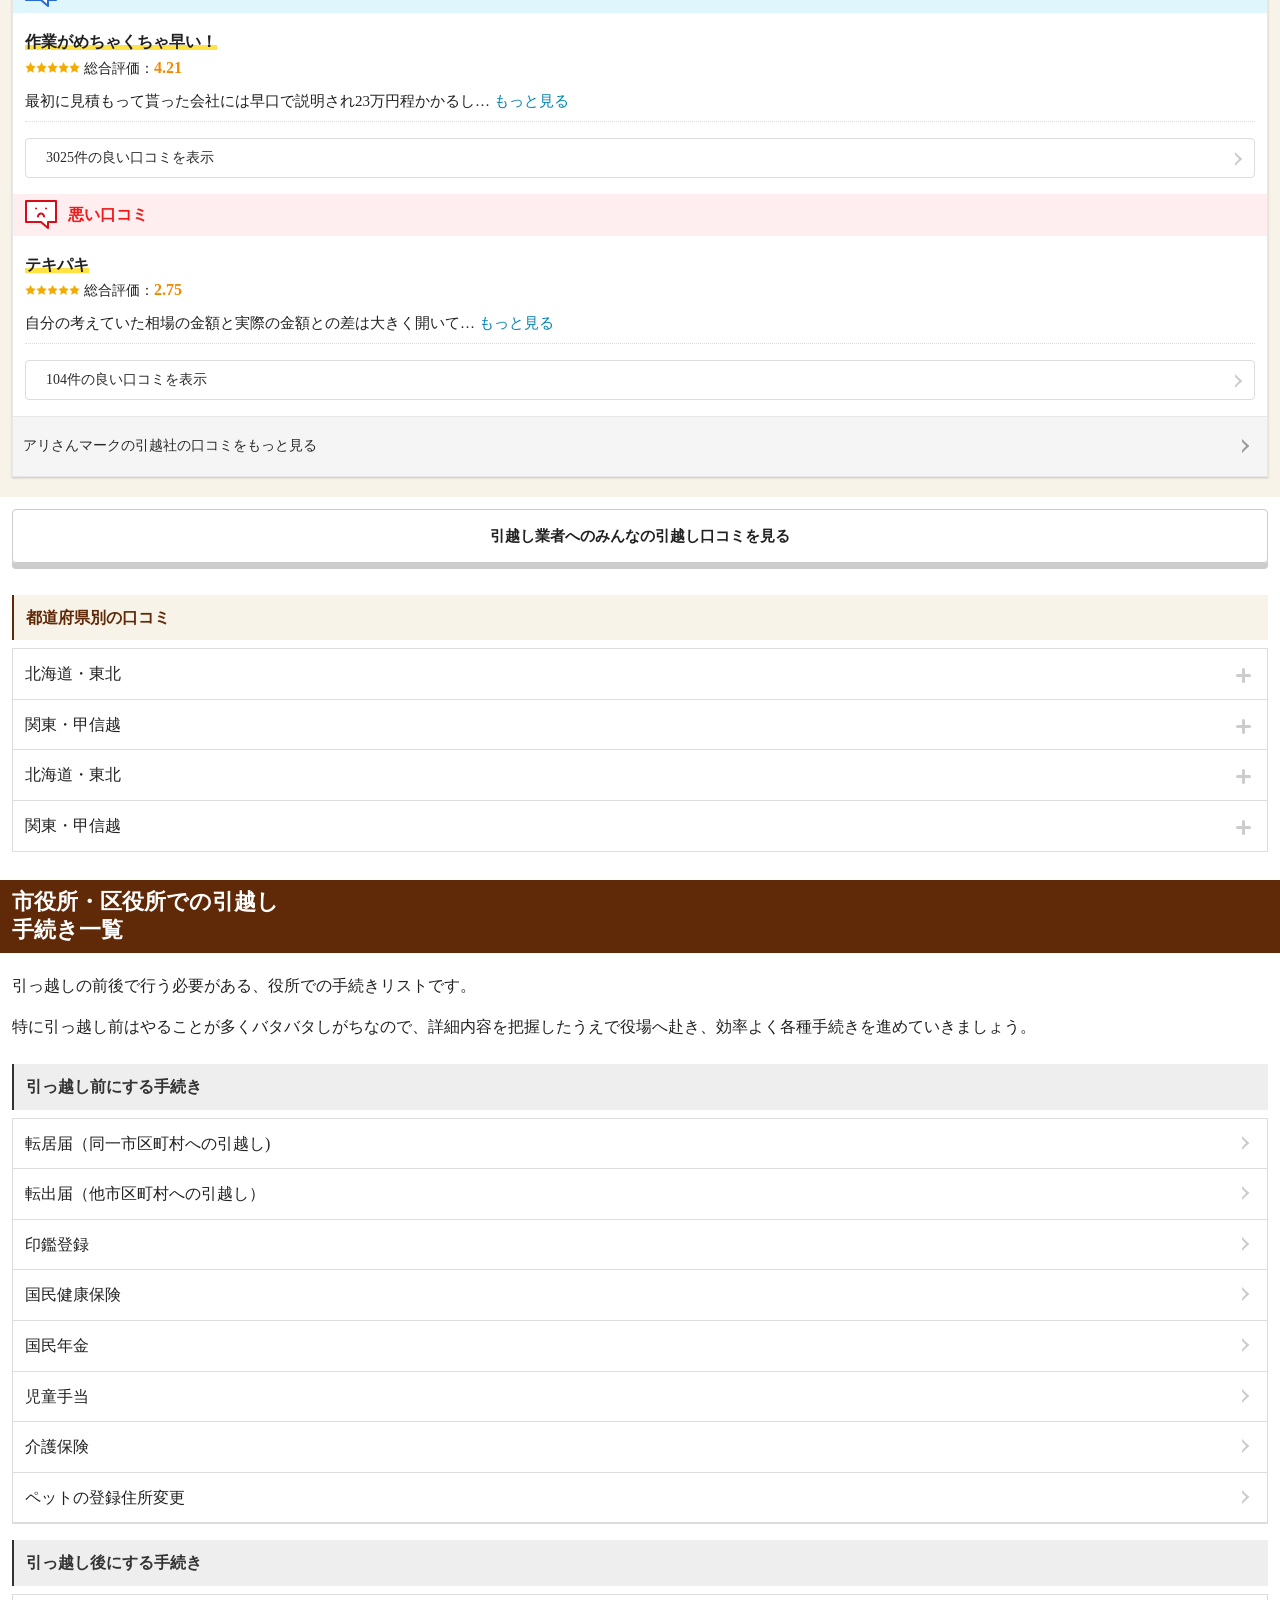
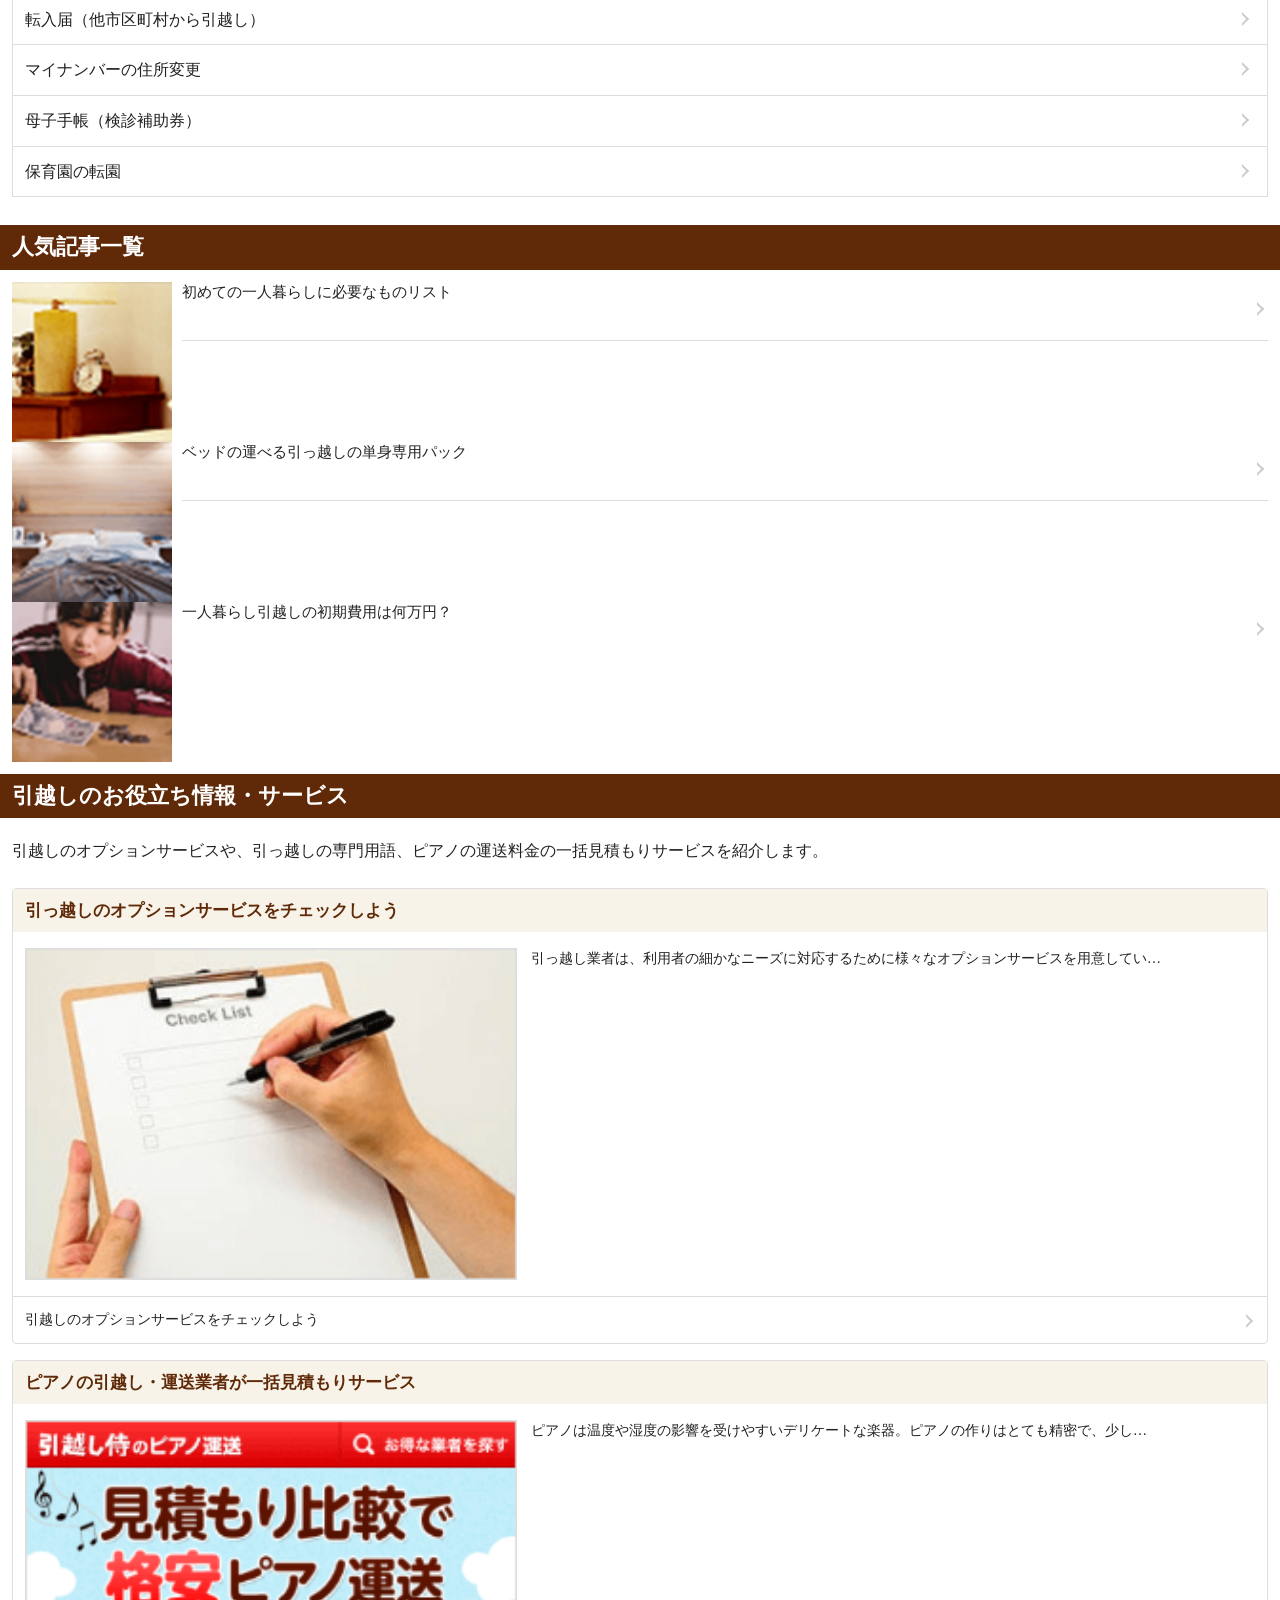
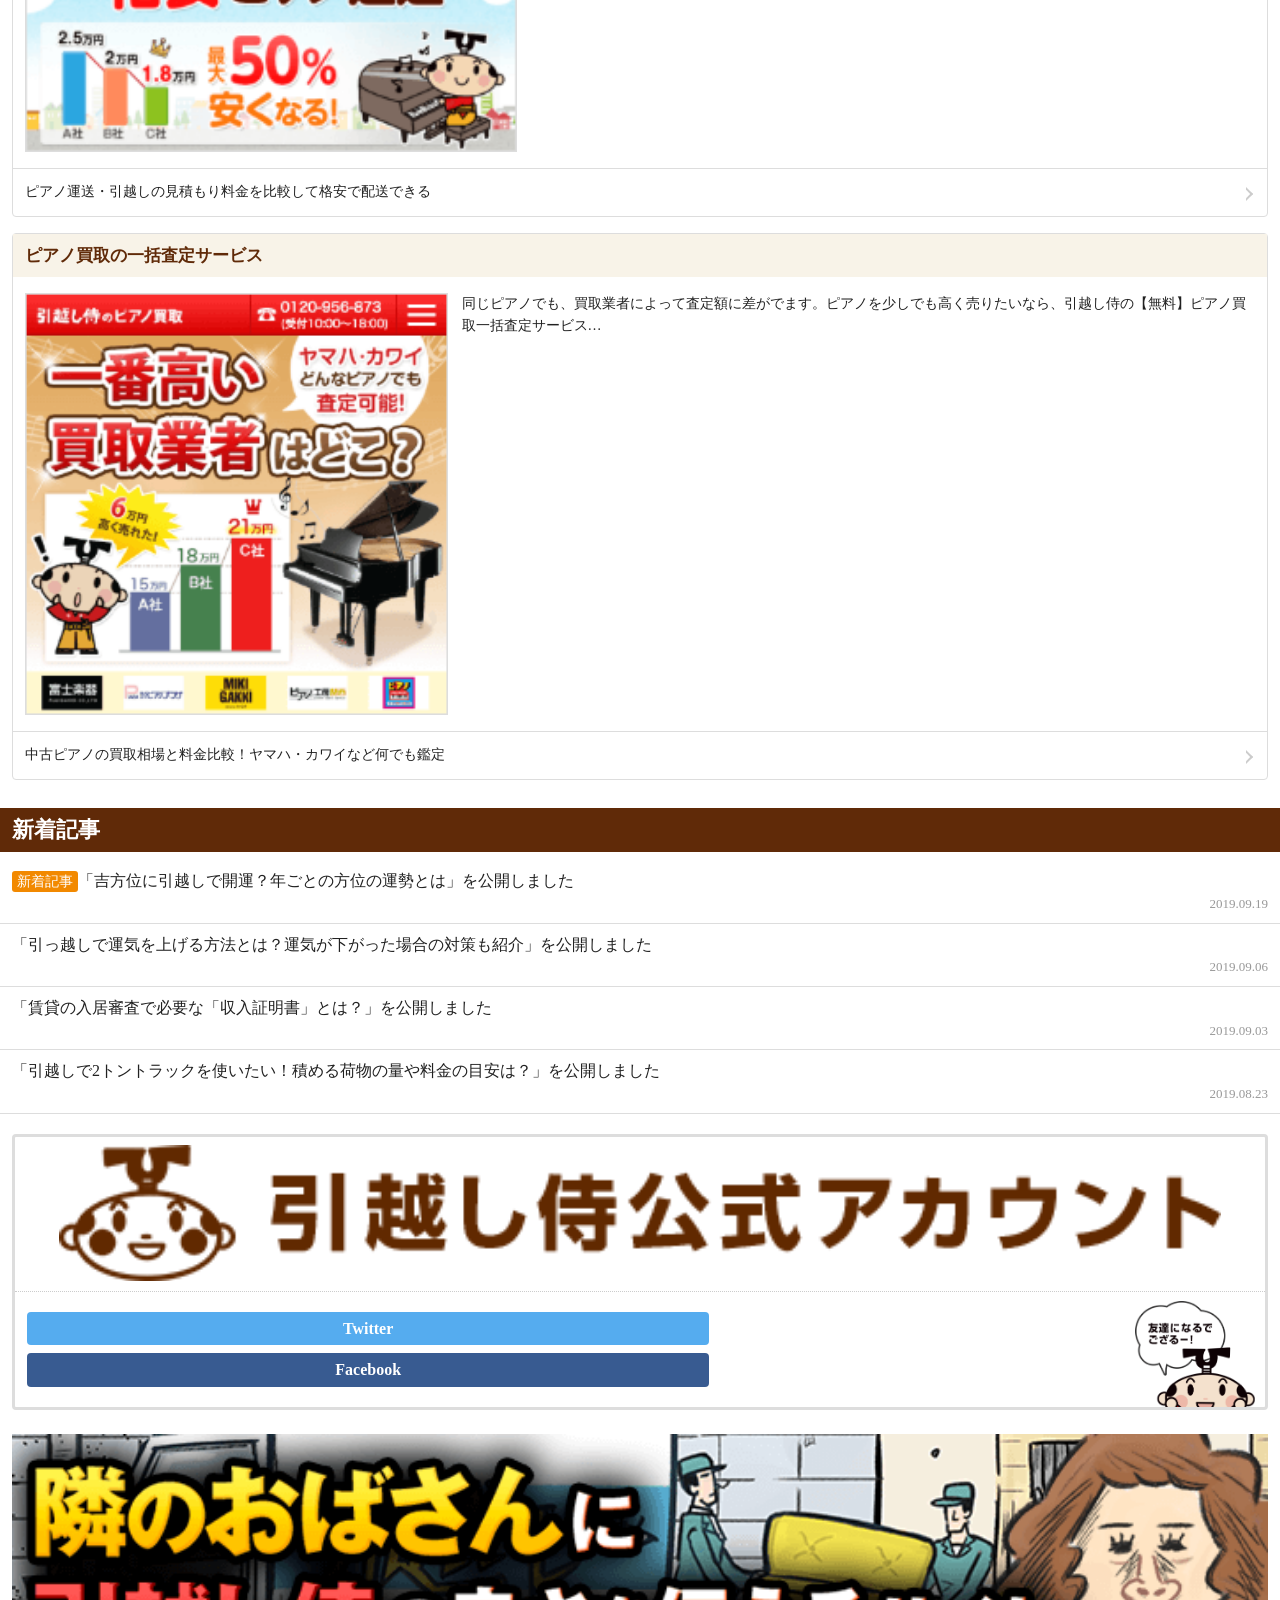
==== commit 4c470b9e: "top" ====
--- a/02_tab/index.html
+++ b/02_tab/index.html
@@ -11,6 +11,51 @@
   <title>タブ練習</title>
 </head>
 <body>
+  <!-- サービス紹介 -->
+  <h2 class="heading-title l-bottom-small">引越し侍の<br>見積もり比較サービスとは？</h2>
+  <section class="section-container">
+    <p class="l-bottom-large">見積り比較サービスとは、面倒で手間のかかる引越し業者の見積もりを簡単に比較して、安い引越し業者を見つけられる無料サービスです。</p>
+    <p class="l-bottom-large">引越し侍では引越しの見積もり比較のやり方を2つのサービスで用意しており、お客様の要望にあわせてご選択頂けます。</p>
+    <table class="table line-height-xsmall table-service l-bottom-small">
+      <thead>
+        <tr>
+          <th></th>
+          <th>一括見積もり<br>依頼サービス</th>
+          <th>ネット見積もり比<br>較＆予約サービス</th>
+        </tr>
+      </thead>
+      <tbody>
+        <tr>
+          <th>比較までの時間</th>
+          <td>60分程度</td>
+          <td>１分程度</td>
+        </tr>
+        <tr>
+          <th>見積もりフォームの入力</th>
+          <td class="table-cell-allow">○</td>
+          <td class="table-cell-allow">○</td>
+        </tr>
+        <tr>
+          <th>電話対応</th>
+          <td class="table-cell-allow">○</td>
+          <td class="table-cell-deny">×</td>
+        </tr>
+        <tr>
+          <th>メール対応</th>
+          <td class="table-cell-allow">○</td>
+          <td class="table-cell-deny">×</td>
+        </tr>
+      </tbody>
+    </table>
+    <p class="legend text-small l-bottom-medium">※○…必要, ×…不要</p>
+    <p class="l-bottom-large">複数の引っ越し見積もりを比較することで、引越し料金を安い金額で抑えることができたり、各引っ越し業者へ値引き交渉することが可能です。</p>
+    <p class="l-bottom-large">ご自分で複数の引っ越し会社へ連絡するのは大変ですが、引越し侍の2つのサービスであれば、どなたでも引越し業者の見積もりを一括で比較できる仕組みとなっています。</p>
+    <h3 class="heading-subtitle l-bottom-large">一括見積もり依頼サービス</h3>
+    <img src="images/service-estimate.png" class="full l-bottom-medium">
+    <p class="l-bottom-large">見積もり申し込みフォームに入力した情報を、複数の引越し業者へ同時に配信されるサービスです。情報を受け取った引越し業者は、電話またはメールで依頼者に料金のお知らせ連絡をいたします。</p>
+    <p class="l-bottom-large">このサービスのメリットは、<span class="text-strong">引越し業者からの折り返し電話で価格交渉をして安くしてもらえる</span>ところです。</p>
+  </section>
+
   <!-- ランキングコンテンツ -->
   <h2 class="heading-title l-bottom-small">おすすめの<br>引越し業者ランキング一覧</h2>
   <section class="section-container">
@@ -476,7 +521,7 @@
     <p class="l-bottom-large">
       以下の表は、単身と家族の引越し相場を月別にしたグラフです。<br>引越しの需要が高くなる3月～4月の繁忙期は、引越しの相場料金が平常月に比べて高くなるので、繁忙期を避けることが引越し費用を抑えるテクニックとして有効です。
     </p>
-    <ul class="legend text-small">
+    <ul class="legend text-small l-bottom-small">
       <li class="l-right-small">
         <span class="legend-colorBox legend-colorBox-single"></span>：単身
       </li>
@@ -775,7 +820,7 @@
             <tr>
               <th>時期</th>
               <td class="simulator-select">
-                <select name="on_season" class="full">
+                <select name="on-season" class="full js-on-season">
                   <option value="0">通常期（5月～2月）</option>
                   <option value="1">繁忙期（3月～4月）</option>
                 </select>
@@ -784,7 +829,7 @@
             <tr class="l-bottom-small">
               <th>荷物量</th>
               <td class="simulator-select">
-                <select name="on_season" class="full">
+                <select name="move-tipe" class="full js-move-type">
                   <option value="0">単身</option>
                   <option value="1">家族(2人)</option>
                   <option value="2">家族(3人以上)</option>
@@ -794,7 +839,7 @@
             <tr>
               <th>距離</th>
               <td class="simulator-select">
-                <select name="on_season" class="full">
+                <select name="distance" class="full js-disrance">
                   <option value="0">15km以内（市区町村内）</option>
                   <option value="1">50km以内（都道府県内）</option>
                   <option value="1">100km以内（同一地方内）</option>
@@ -1161,11 +1206,281 @@
 
   <!-- ボタン -->
   <section class="section-container">
-    <a href="#" class="btn aline-center l-bottom-large">
+    <a href="#" class="btn aline-center l-bottom-small">
       引越し業者へのみんなの引越し口コミを見る
     </a>
   </section>
 
+  <!-- 都道府県別口コミトグル -->
+  <section class="section-container l-bottom-medium">
+    <h3 class="heading-relation l-bottom-small">都道府県別の口コミ</h3>
+    <ul class="listBar listBar-container">
+      <!-- 北海道・東北 -->
+      <li>
+        <a class="js-toggle-bar toggleBar-i-anchor">北海道・東北</a>
+        <ul class="js-toggle-inner listBar-i-anchor toggleBar-inner is-hide">
+          <li>
+            <a href="index.html">北海道</a>
+          </li>
+          <li>
+            <a href="index.html">青森県</a>
+          </li>
+          <li>
+            <a href="index.html">秋田県</a>
+          </li>
+          <li>
+            <a href="index.html">岩手県</a>
+          </li>
+          <li>
+            <a href="index.html">山形県</a>
+          </li>
+          <li>
+            <a href="index.html">宮城県</a>
+          </li>
+          <li>
+            <a href="index.html">福島県</a>
+          </li>
+        </ul>
+      </li>
+      <!-- 関東・甲信越 -->
+      <li>
+        <a class="js-toggle-bar toggleBar-i-anchor">関東・甲信越</a>
+        <ul class="listBar-i-anchor toggleBar-inner is-hide">
+          <li>
+            <a href="index.html">東京都</a>
+          </li>
+          <li>
+            <a href="index.html">神奈川県</a>
+          </li>
+          <li>
+            <a href="index.html">埼玉県</a>
+          </li>
+          <li>
+            <a href="index.html">千葉県</a>
+          </li>
+          <li>
+            <a href="index.html">栃木県</a>
+          </li>
+          <li>
+            <a href="index.html">群馬県</a>
+          </li>
+          <li>
+            <a href="index.html">山梨県</a>
+          </li>
+          <li>
+            <a href="index.html">長野県</a>
+          </li>
+          <li>
+            <a href="index.html">新潟県</a>
+          </li>
+        </ul>
+      </li>
+      <!-- 北海道・東北 -->
+      <li>
+        <a class="js-toggle-bar toggleBar-i-anchor">北海道・東北</a>
+        <ul class="js-toggle-inner listBar-i-anchor toggleBar-inner is-hide">
+          <li>
+            <a href="index.html">北海道</a>
+          </li>
+          <li>
+            <a href="index.html">青森県</a>
+          </li>
+          <li>
+            <a href="index.html">秋田県</a>
+          </li>
+          <li>
+            <a href="index.html">岩手県</a>
+          </li>
+          <li>
+            <a href="index.html">山形県</a>
+          </li>
+          <li>
+            <a href="index.html">宮城県</a>
+          </li>
+          <li>
+            <a href="index.html">福島県</a>
+          </li>
+        </ul>
+      </li>
+      <!-- 関東・甲信越 -->
+      <li class="toggleBar">
+        <a class="js-toggle-bar toggleBar-i-anchor">関東・甲信越</a>
+        <ul class="listBar-i-anchor toggleBar-inner is-hide">
+          <li>
+            <a href="index.html">東京都</a>
+          </li>
+          <li>
+            <a href="index.html">神奈川県</a>
+          </li>
+          <li>
+            <a href="index.html">埼玉県</a>
+          </li>
+          <li>
+            <a href="index.html">千葉県</a>
+          </li>
+          <li>
+            <a href="index.html">栃木県</a>
+          </li>
+          <li>
+            <a href="index.html">群馬県</a>
+          </li>
+          <li>
+            <a href="index.html">山梨県</a>
+          </li>
+          <li>
+            <a href="index.html">長野県</a>
+          </li>
+          <li>
+            <a href="index.html">新潟県</a>
+          </li>
+        </ul>
+      </li>
+    </ul>
+  </section>
+
+  <!-- 手続き一覧 -->
+  <h2 class="heading-title l-bottom-small">市役所・区役所での引越し<br>手続き一覧</h2>
+  <section class="section-container">
+    <p class="l-bottom-medium">引っ越しの前後で行う必要がある、役所での手続きリストです。</p>
+    <p class="l-bottom-large">特に引っ越し前はやることが多くバタバタしがちなので、詳細内容を把握したうえで役場へ赴き、効率よく各種手続きを進めていきましょう。</p>
+    <!-- 手続き -->
+    <h3 class="heading-listTitle l-bottom-small">引っ越し前にする手続き</h3>
+    <ul class="listBar listBar-container listBar-i-anchor l-bottom-medium">
+      <li><a href="#">転居届（同一市区町村への引越し)</a></li>
+      <li><a href="#">転出届（他市区町村への引越し）</a></li>
+      <li><a href="#">印鑑登録</a></li>
+      <li><a href="#">国民健康保険</a></li>
+      <li><a href="#">国民年金</a></li>
+      <li><a href="#">児童手当</a></li>
+      <li><a href="#">介護保険</a></li>
+      <li><a href="#">ペットの登録住所変更</a></li>
+    </ul>
+    <!-- 手続き２ -->
+    <h3 class="heading-listTitle l-bottom-small">引っ越し後にする手続き</h3>
+    <ul class="listBar listBar-container listBar-i-anchor l-bottom-medium">
+      <li><a href="#">転入届（他市区町村から引越し）</a></li>
+      <li><a href="#">マイナンバーの住所変更</a></li>
+      <li><a href="#">母子手帳（検診補助券）</a></li>
+      <li><a href="#">保育園の転園</a></li>
+    </ul>
+  </section>
+
+  <!-- 人気記事一覧 -->
+  <h2 class="heading-title">人気記事一覧</h2>
+  <section class="section-container">
+    <ul class="imageArticles">
+      <li>
+        <img src="images/tips-singlelife-thumbnail.png">
+        <a class="imageArticles-anchor">初めての一人暮らしに必要なものリスト</a>
+      </li>
+      <li>
+        <img src="images/single-pack-bed-thumbnail.png">
+        <a class="imageArticles-anchor">ベッドの運べる引っ越しの単身専用パック</a>
+      </li>
+      <li>
+        <img src="images/initialCost-thumbnail.png">
+        <a>一人暮らし引越しの初期費用は何万円？</a>
+      </li>
+    </ul>
+  </section>
+
+  <!-- お役立ち情報 -->
+  <h2 class="heading-title l-bottom-small">引越しのお役立ち情報・サービス</h2>
+  <section class="section-container">
+    <p class="l-bottom-large">引越しのオプションサービスや、引っ越しの専門用語、ピアノの運送料金の一括見積もりサービスを紹介します。</p>
+    <!-- 説明カードリスト -->
+    <!-- カード１ -->
+    <dl class="descriptionAnchor l-bottom-medium">
+      <dt>
+        <h3 class="descriptionAnchor-header">引っ越しのオプションサービスをチェックしよう</h3>
+      </dt>
+      <dd>
+        <div class="descriptionAnchor-body">
+          <img src="images/check-list.png" class="descriptionAnchor-thumbnail">
+          <p>引っ越し業者は、利用者の細かなニーズに対応するために様々なオプションサービスを用意してい…</p>
+        </div>
+        <a href="#">引越しのオプションサービスをチェックしよう</a>
+      </dd>
+    </dl>
+    <!-- カード２ -->
+    <dl class="descriptionAnchor l-bottom-medium">
+      <dt>
+        <h3 class="descriptionAnchor-header">ピアノの引越し・運送業者が一括見積もりサービス</h3>
+      </dt>
+      <dd>
+        <div class="descriptionAnchor-body">
+          <img src="images/service-thumbnail-shipping.png" class="descriptionAnchor-thumbnail">
+          <p>ピアノは温度や湿度の影響を受けやすいデリケートな楽器。ピアノの作りはとても精密で、少し…</p>
+        </div>
+        <a href="#">ピアノ運送・引越しの見積もり料金を比較して格安で配送できる</a>
+      </dd>
+    </dl>
+    <!-- カード３ -->
+    <dl class="descriptionAnchor l-bottom-medium">
+      <dt>
+        <h3 class="descriptionAnchor-header">ピアノ買取の一括査定サービス</h3>
+      </dt>
+      <dd>
+        <div class="descriptionAnchor-body">
+          <img src="images/service-thumbnail-kaitori.png" class="descriptionAnchor-thumbnail">
+          <p>同じピアノでも、買取業者によって査定額に差がでます。ピアノを少しでも高く売りたいなら、引越し侍の【無料】ピアノ買取一括査定サービス…</p>
+        </div>
+        <a href="#">中古ピアノの買取相場と料金比較！ヤマハ・カワイなど何でも鑑定</a>
+      </dd>
+    </dl>
+  </section>
+
+  <!-- 新着記事 -->
+  <h2 class="heading-title l-bottom-small">新着記事</h2>
+  <ul class="newArticles l-bottom-small">
+    <li>
+      <a href="#">
+        <span>新着記事</span>「吉方位に引越しで開運？年ごとの方位の運勢とは」を公開しました
+        <time class="newArticles-time">2019.09.19</time>
+      </a>
+    </li>
+    <li>
+      <a href="#">
+        「引っ越しで運気を上げる方法とは？運気が下がった場合の対策も紹介」を公開しました
+        <time class="newArticles-time">2019.09.06</time>
+      </a>
+    </li>
+    <li>
+      <a href="#">
+        「賃貸の入居審査で必要な「収入証明書」とは？」を公開しました
+        <time class="newArticles-time">2019.09.03</time>
+      </a>
+    </li>
+    <li>
+      <a href="#">
+        「引越しで2トントラックを使いたい！積める荷物の量や料金の目安は？」を公開しました
+        <time class="newArticles-time">2019.08.23</time>
+      </a>
+    </li>
+  </ul>
+
+  <!-- sns -->
+  <section class="section-container">
+    <div class="sns-container">
+      <div class="sns-heading">
+        <img src="images/sns-title.png" class="full">
+      </div>
+      <ul class="sns-btnList">
+        <li class="sns-btnList-btn sns-btnList-twitter l-bottom-small">
+          <a href="#">Twitter</a>
+        </li>
+        <li class="sns-btnList-btn sns-btnList-facebook">
+          <a href="#">Facebook</a>
+        </li>
+      </ul>
+    </div>
+  </section>
+
+  <!-- bnr -->
+  <section class="section-container">
+    <img src="images/banner-bnb-contents.png" class="full">
+    <img src="images/banner_cm2018_702x130.jpg" class="full">
+  </section>
   <!-- footer -->
   <footer>
     <div class="footer-copyright">© 2006-2019 Ateam Hikkoshi Samurai Inc.</div>
--- a/02_tab/style.css
+++ b/02_tab/style.css
@@ -24,6 +24,10 @@
 
 .text-strong {
   font-weight: bold;
+}
+
+.line-height-xsmall {
+  line-height: 1.2;
 }
 
 .full{
@@ -74,6 +78,22 @@
   border-left: 6px solid #f44336;
 }
 
+.heading-relation {
+  background-color: #f8f3e8;
+  border-left: 2px solid #602a08;
+  padding: 10px 12px;
+  font-weight: bold;
+  color: #602a08;
+}
+
+.heading-listTitle {
+  background-color: #eee;
+  border-left: 2px solid #333;
+  padding: 10px 12px;
+  font-weight: bold;
+  color: #333;
+}
+
 .section-container{
   padding: 12px;
   background-color: #FFF;
@@ -82,6 +102,25 @@
 .section-fandation{
   padding: 12px;
   background-color: #f7f3e8;
+}
+
+/* サービス紹介 */
+.table-service {
+  width: 100%;
+  font-size: 15px;
+  text-align: center;
+}
+
+.table-service tbody th {
+  max-width: 65px;
+}
+
+.table-cell-deny {
+  background-color: #fffcdf;
+}
+
+.table-cell-allow {
+  background-color: #ffecec;
 }
 
 /* タブ */
@@ -218,7 +257,7 @@
 }
 
 .ranking-order-3{
-  background-image: url(images/rank_icon02.png);
+  background-image: url(images/rank_icon03.png);
   color: #fff;
 }
 
@@ -328,7 +367,6 @@
 .legend {
   display: flex;
   color: #717171;
-  margin-bottom: 8px;
 }
 
 .legend-colorBox {
@@ -388,6 +426,7 @@
 /* ボタン */
 .btn {
   display: block;
+  font-size: 15px;
   font-weight: bold;
   border: 1px solid #ccc;
   box-shadow: 0 6px 0 0 #ccc;
@@ -524,6 +563,11 @@
   margin-right: 14px;
 }
 
+.descriptionAnchor-thumbnail {
+  width: 40%;
+  margin-right: 14px;
+}
+
 .descriptionAnchor a {
   display: block;
   position: relative;
@@ -537,8 +581,8 @@
 .descriptionAnchor a:after {
   content: "";
   position: absolute;
-  top: 19px;
-  right: 20px;
+  top: 42%;
+  right: 16px;
   width: 6px;
   height: 6px;
   border: 2px solid;
@@ -705,6 +749,7 @@
 
 .post-btn-more {
   display: block;
+  font-size: 14px;
   padding: 8px 20px;
   border: 1px solid #ddd;
   border-radius: 4px;
@@ -720,7 +765,7 @@
 .post-btn-more:after {
   content: "";
   position: absolute;
-  top: 16px;
+  top: 15px;
   right: 14px;
   width: 6px;
   height: 6px;
@@ -735,7 +780,7 @@
   background-color: #f5f5f5;
   display: block;
   position: relative;
-  padding: 18px 15px;
+  padding: 18px 30px 18px 10px;
 }
 
 .cardFooter a {
@@ -754,6 +799,109 @@
   transform: rotate(45deg);
 }
 
+/* 画像付き記事一覧 */
+.imageArticles li {
+  display: flex;
+  align-items: flex-start;
+  font-size: 15px;
+}
+
+.imageArticles img {
+  width: 15%;
+  margin-right: 10px;
+}
+
+.imageArticles-anchor {
+  border-bottom: 1px solid #ddd;
+  margin-bottom: 5px;
+}
+
+.imageArticles a {
+  width: 100%;
+  min-height: 58px;
+  padding-right: 20px;
+  line-height: 1.4;
+  position: relative;
+}
+
+.imageArticles a:after {
+  content: "";
+  position: absolute;
+  top: 38%;
+  right: 6px;
+  width: 6px;
+  height: 6px;
+  border: 2px solid;
+  border-color: #ccc #ccc transparent transparent;
+  transform: rotate(45deg);
+}
+
+/* 新着記事 */
+.newArticles li {
+  padding: 8px 12px;
+  border-bottom: 1px solid #ddd;
+}
+
+.newArticles a {
+  color: #212121;
+}
+
+.newArticles span {
+  background-color: #f28900;
+  color: #fff;
+  padding: 3px 5px;
+  border-radius: 3px;
+  font-size: 14px;
+}
+
+.newArticles time {
+  color: #999;
+  display: block;
+  text-align: right;
+  font-size: 13px;
+}
+
+/* sns */
+.sns-container {
+  border: 3px solid #ddd;
+  border-radius: 4px;
+  background: no-repeat;
+  background-image: url(images/sns-samurai-icon.png);
+  background-size: 120px;
+  background-position: bottom right 10px;
+}
+
+.sns-heading {
+  padding: 8px 44px 2px 44px;
+  border-bottom: 1px dotted #ccc;
+}
+
+.sns-btnList {
+  padding: 20px 12px;
+}
+
+.sns-btnList-btn {
+  display: block;
+  padding: 4px;
+  text-align: center;
+  border-radius: 4px;
+  font-weight: bold;
+  width: 55%;
+}
+
+.sns-btnList-btn a {
+  color: #fff;
+}
+
+.sns-btnList-twitter {
+  background-color: #55acef;
+}
+
+.sns-btnList-facebook {
+  background-color: #385b91;
+}
+
+/* footer */
 footer{
   background-color: #f7f7f7;
   margin-bottom: 120px;
@@ -763,4 +911,6 @@
   background-color: #3c3c3c;
   color: #fff;
   padding: 12px;
-}
+  font-size: 11px;
+  text-align: center;
+}
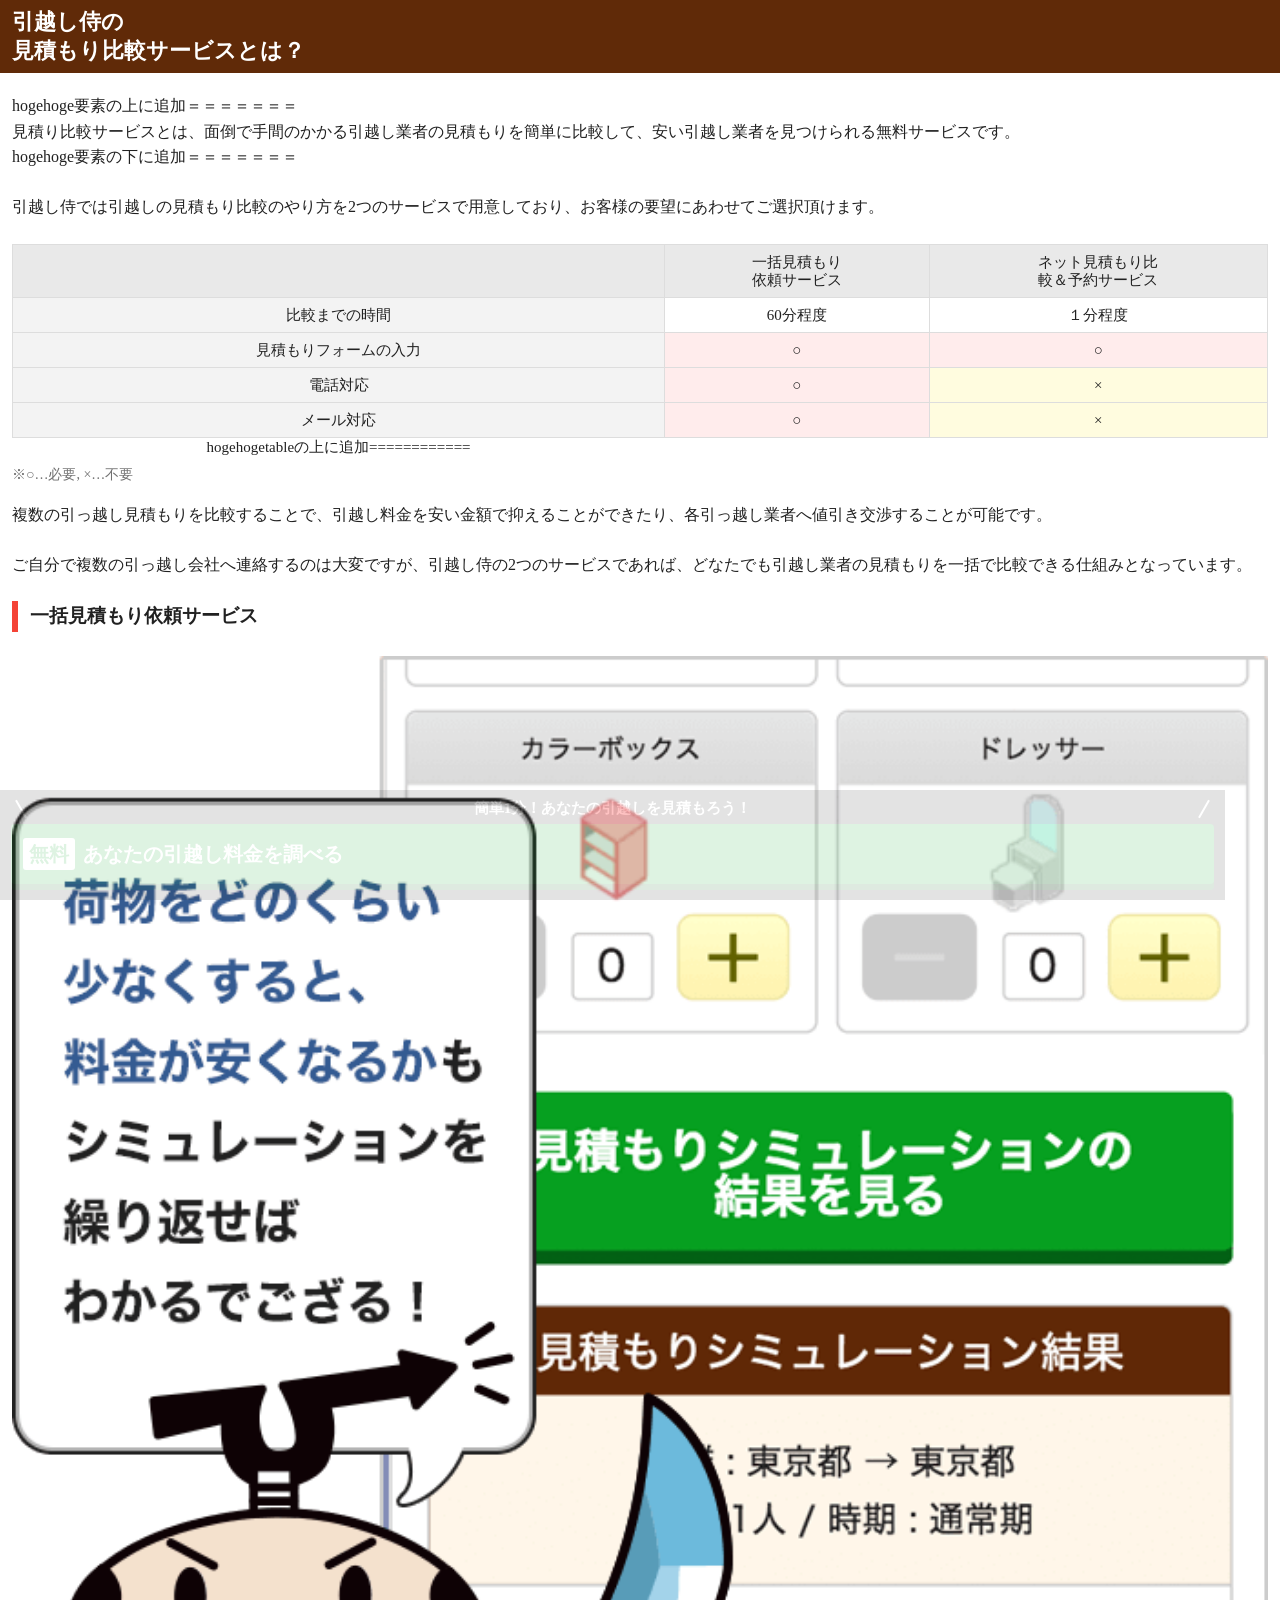
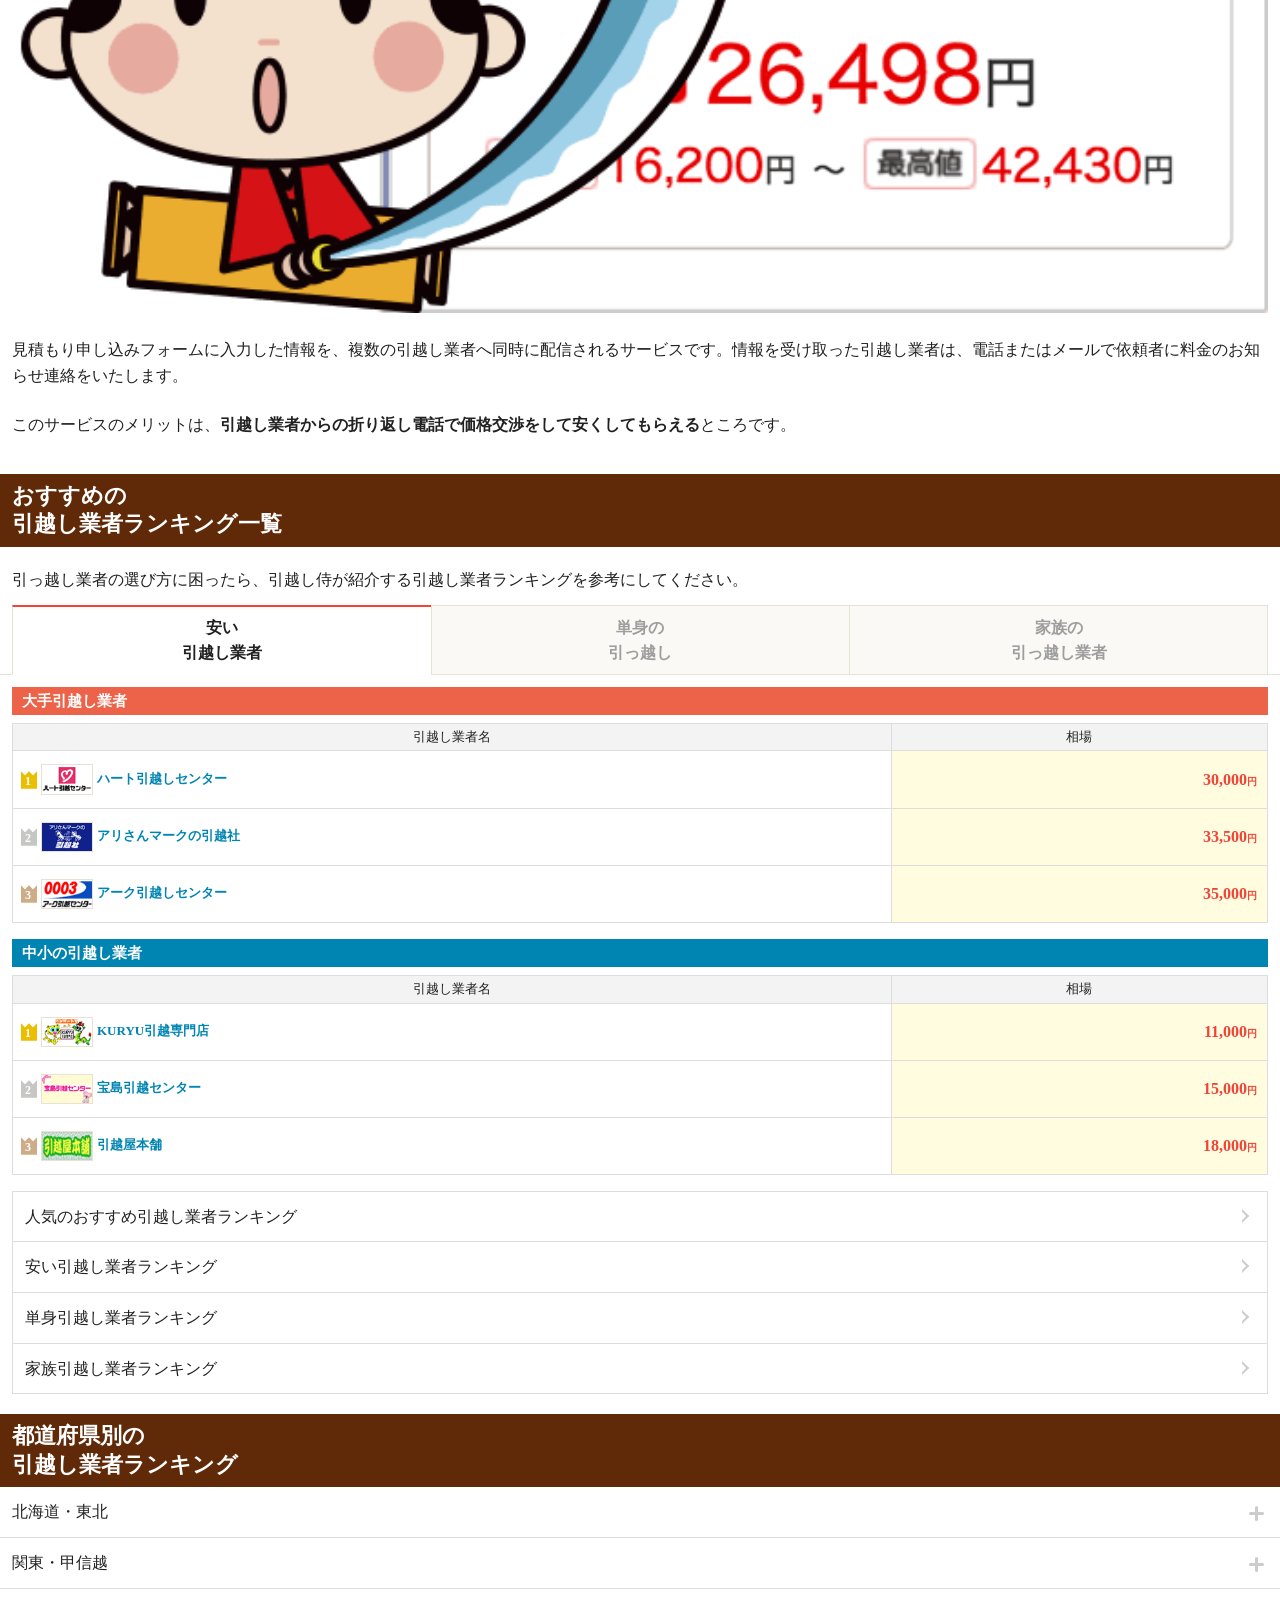
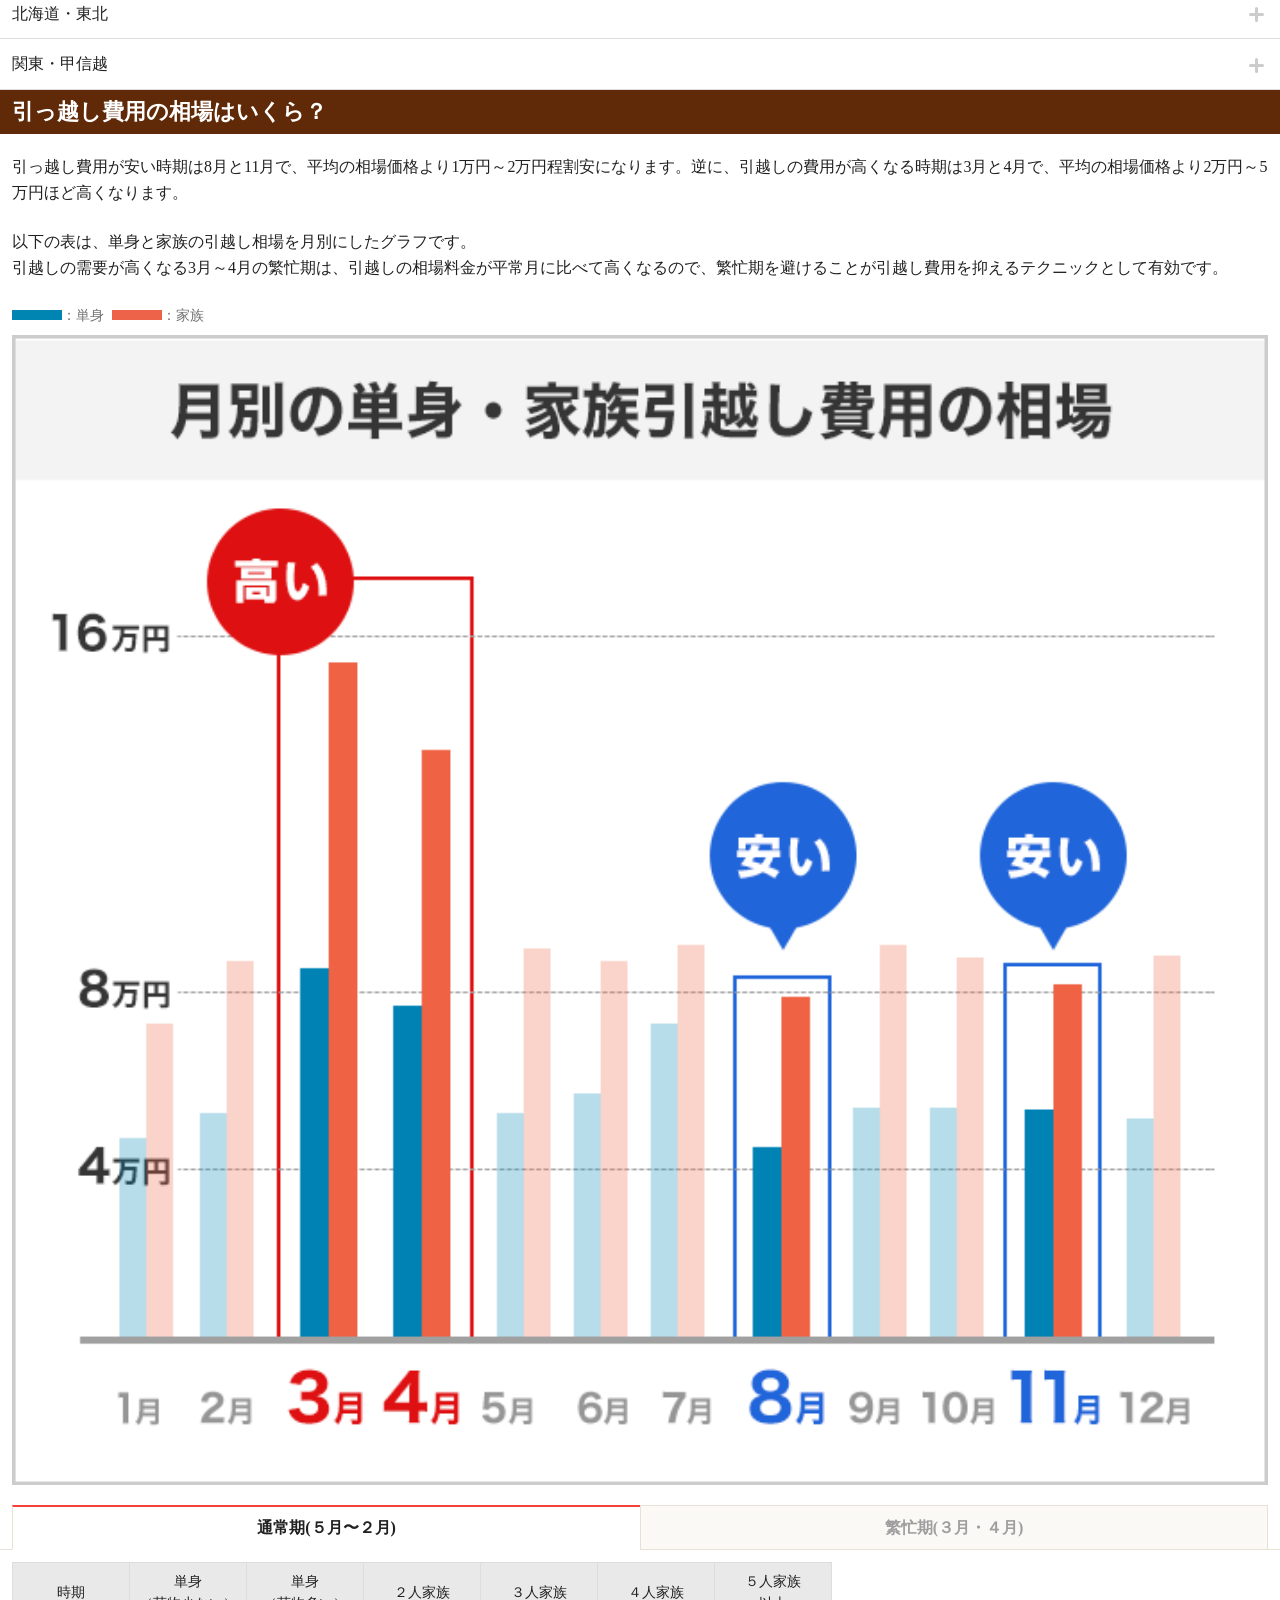
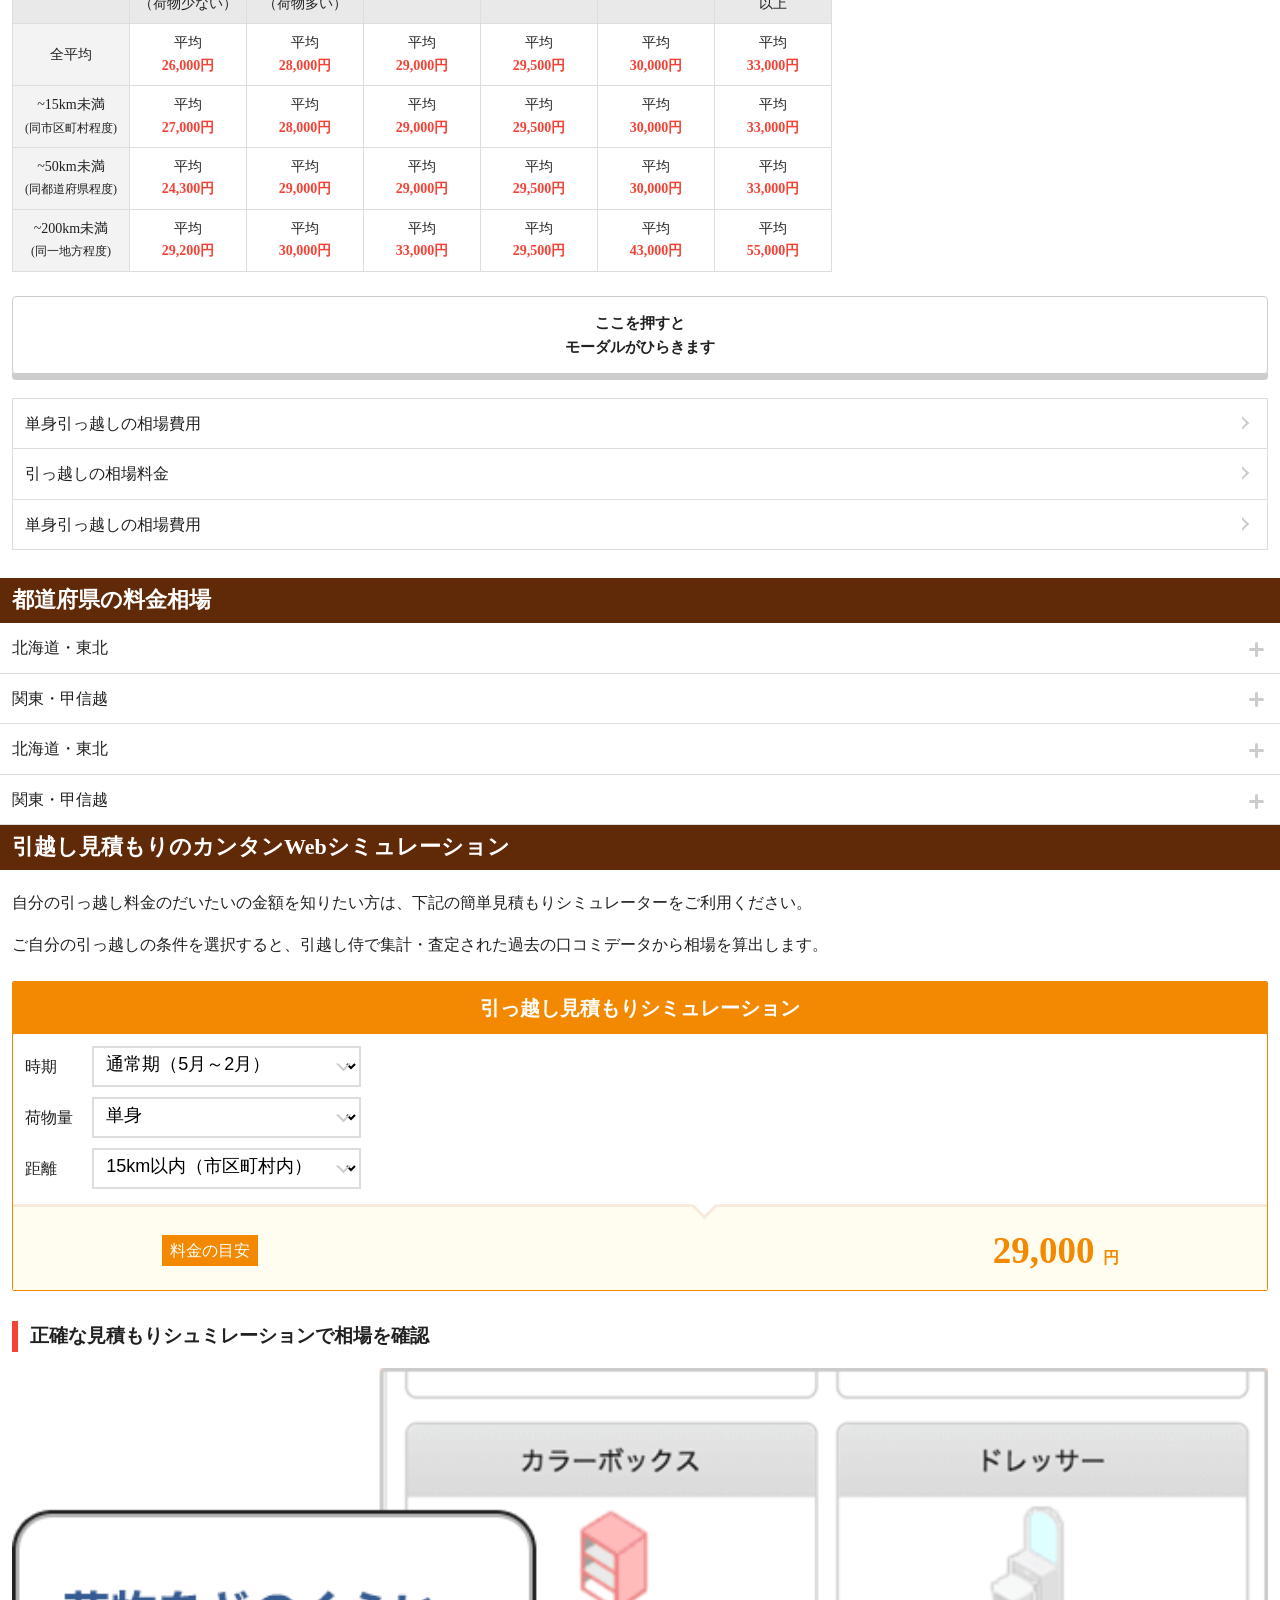
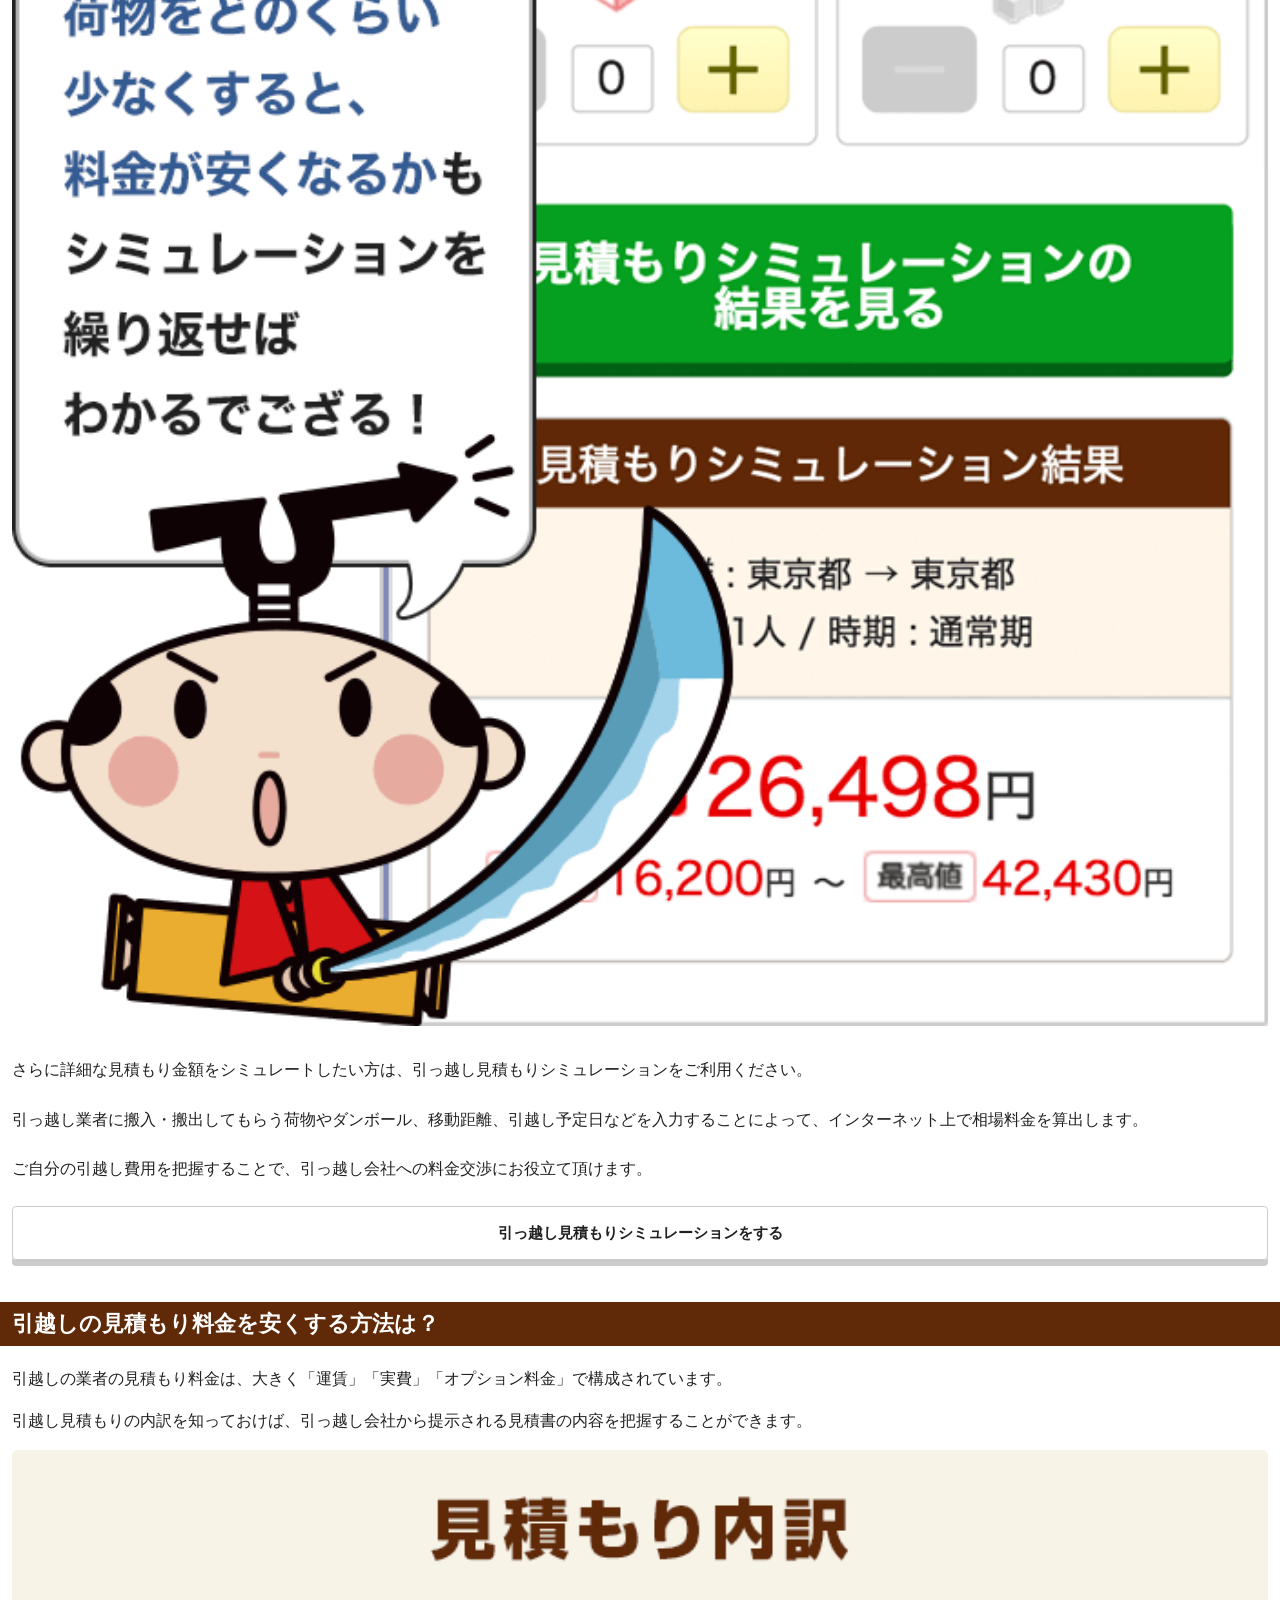
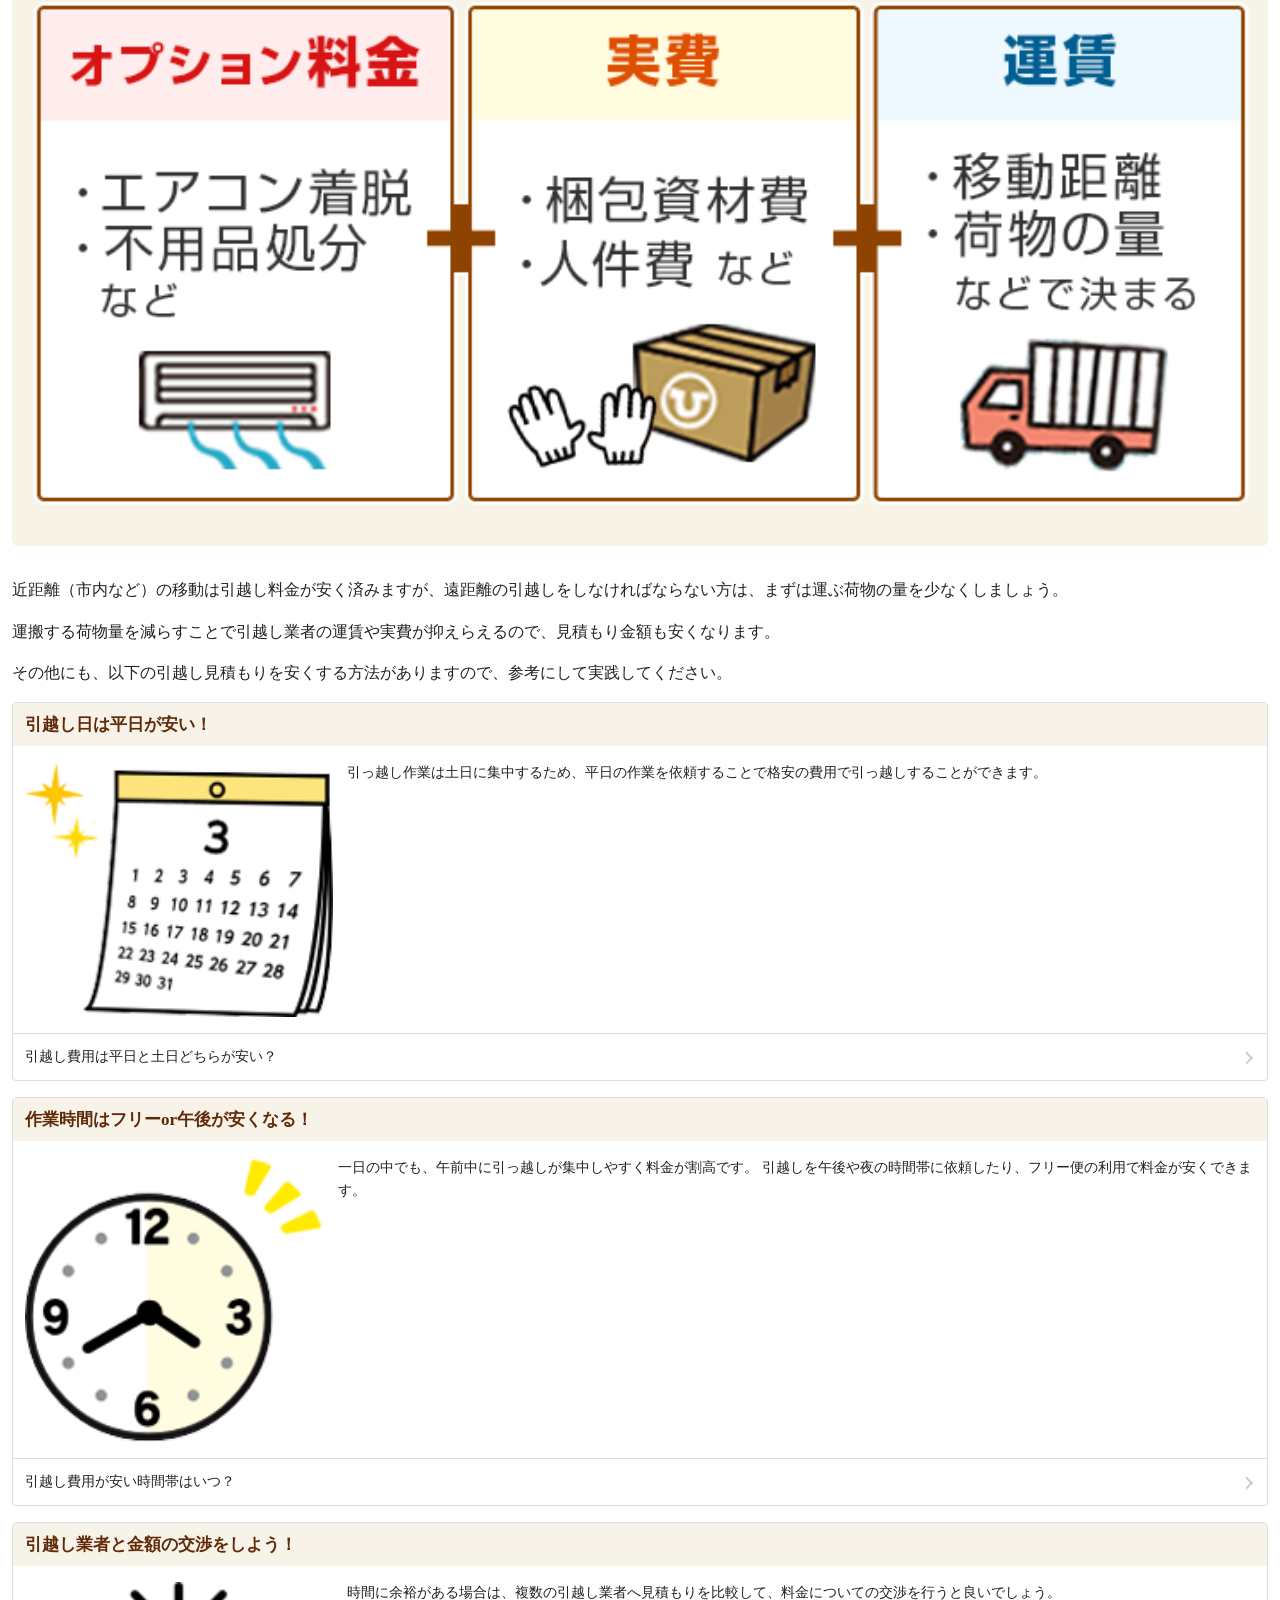
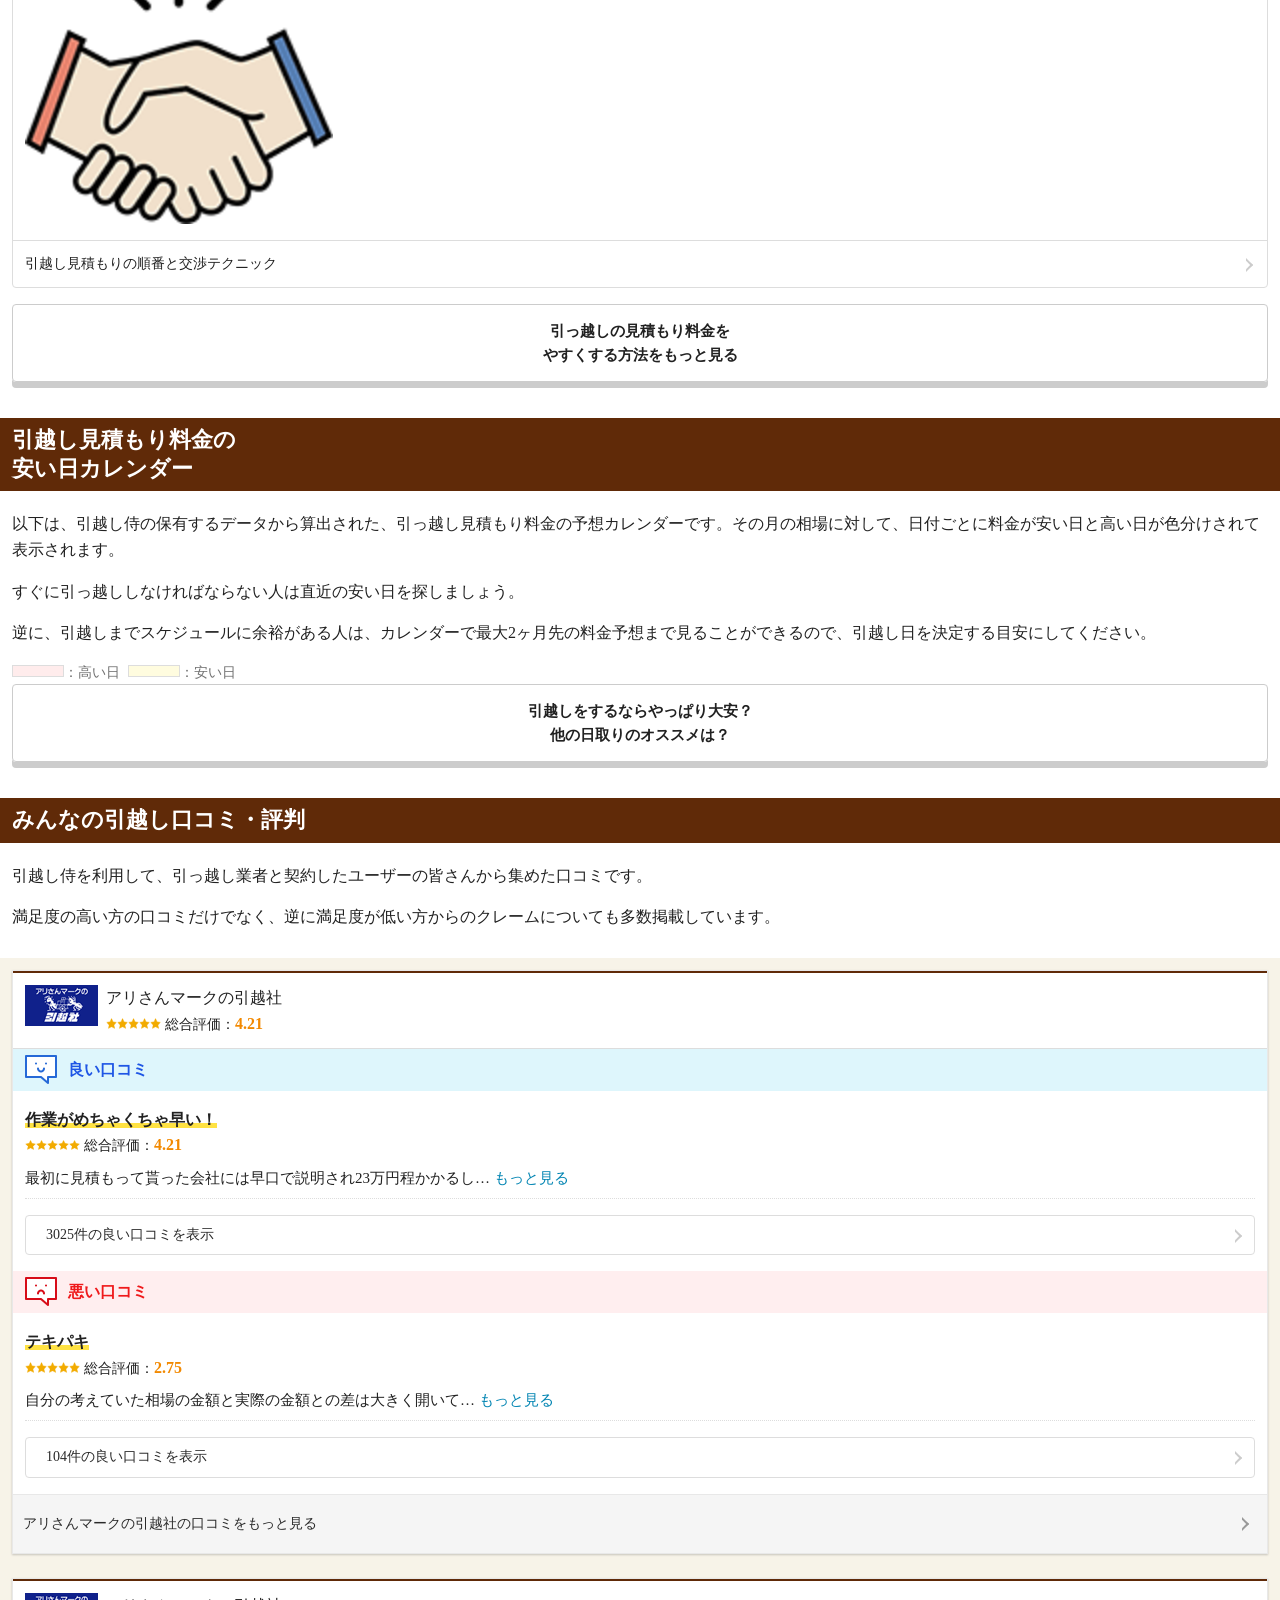
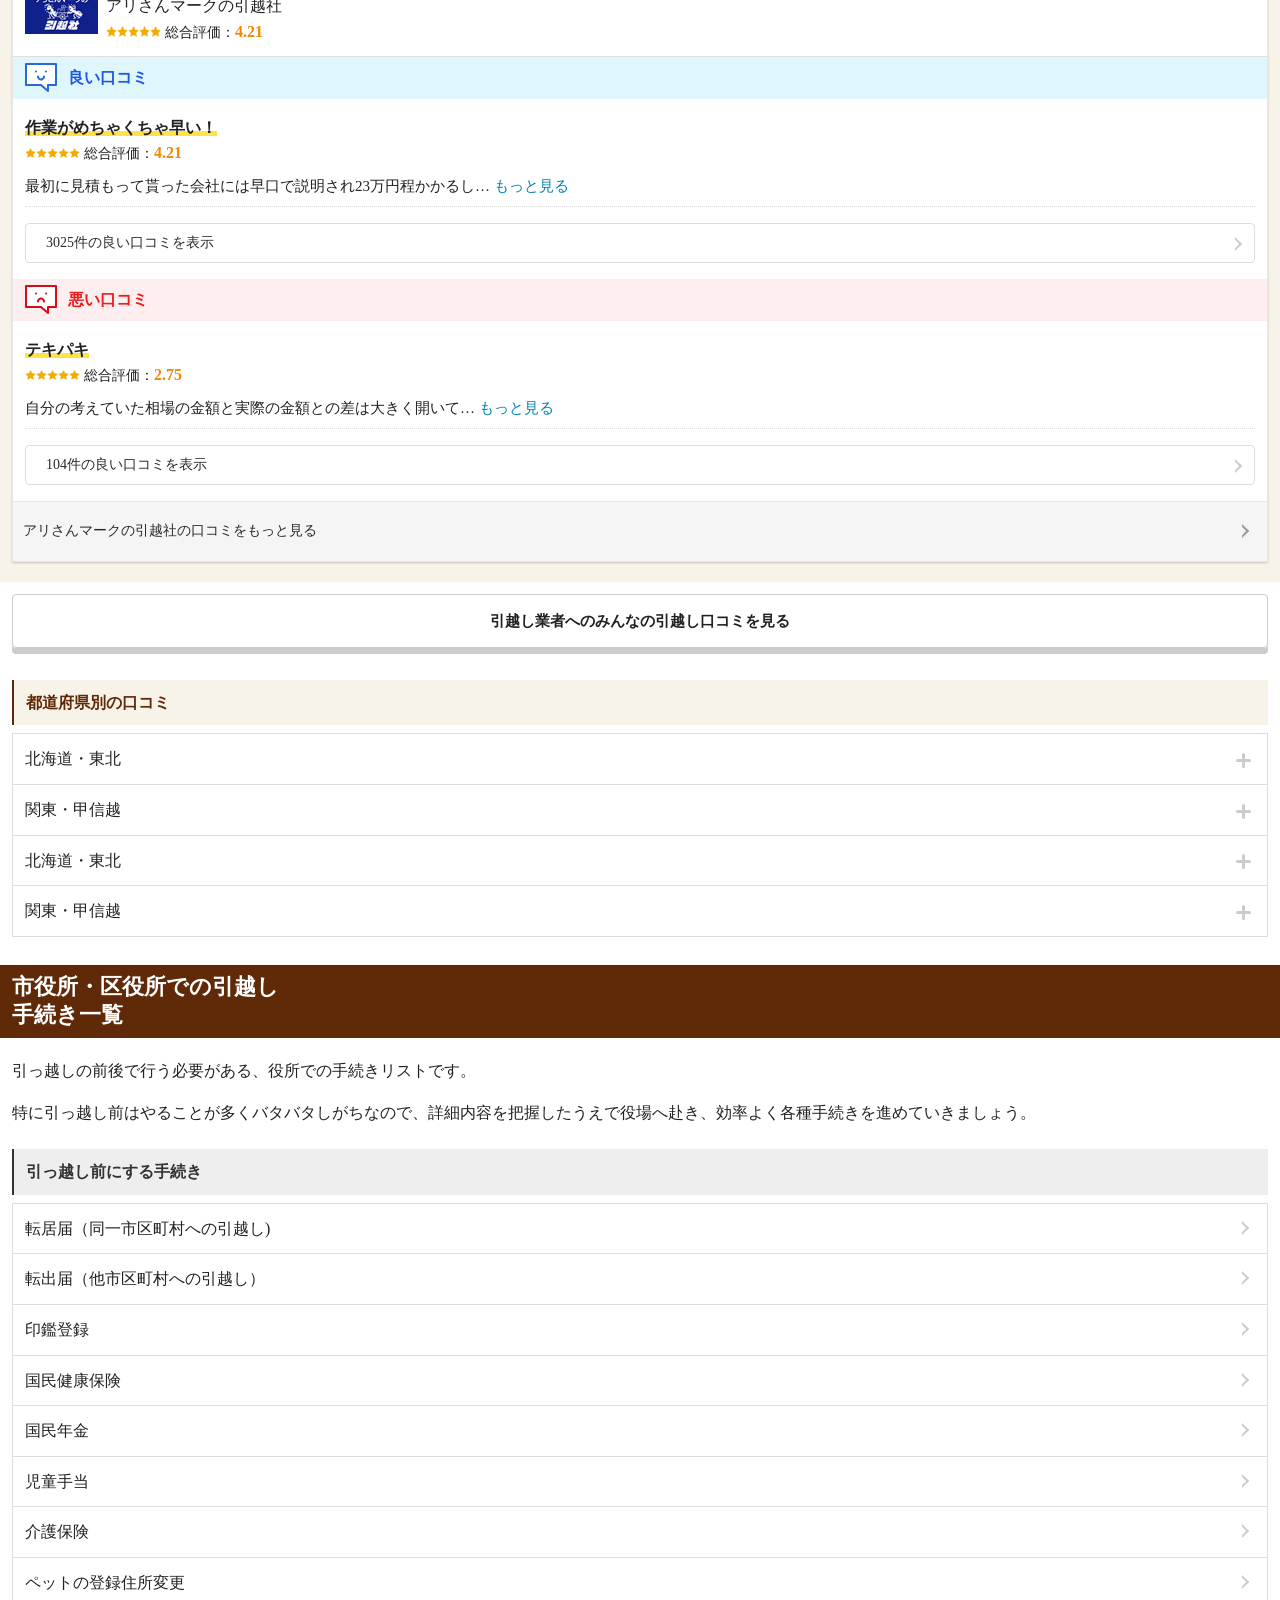
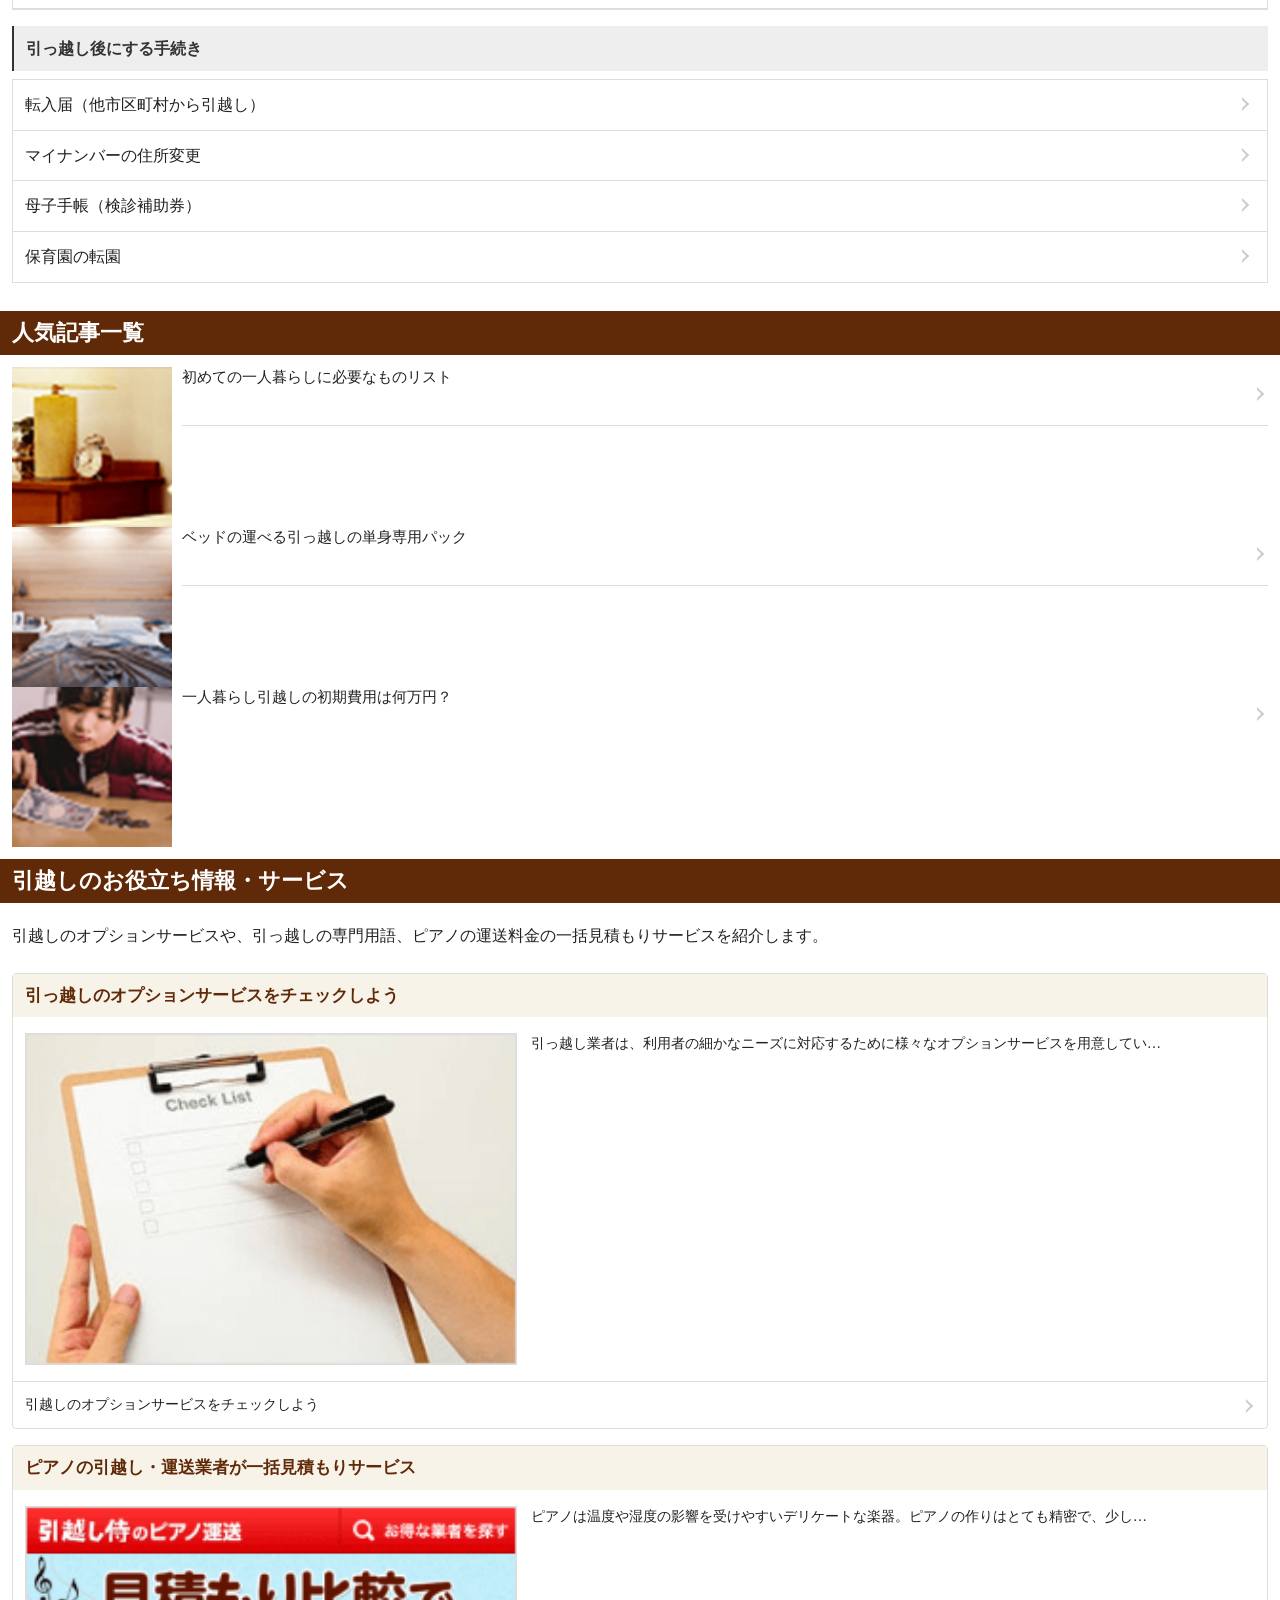
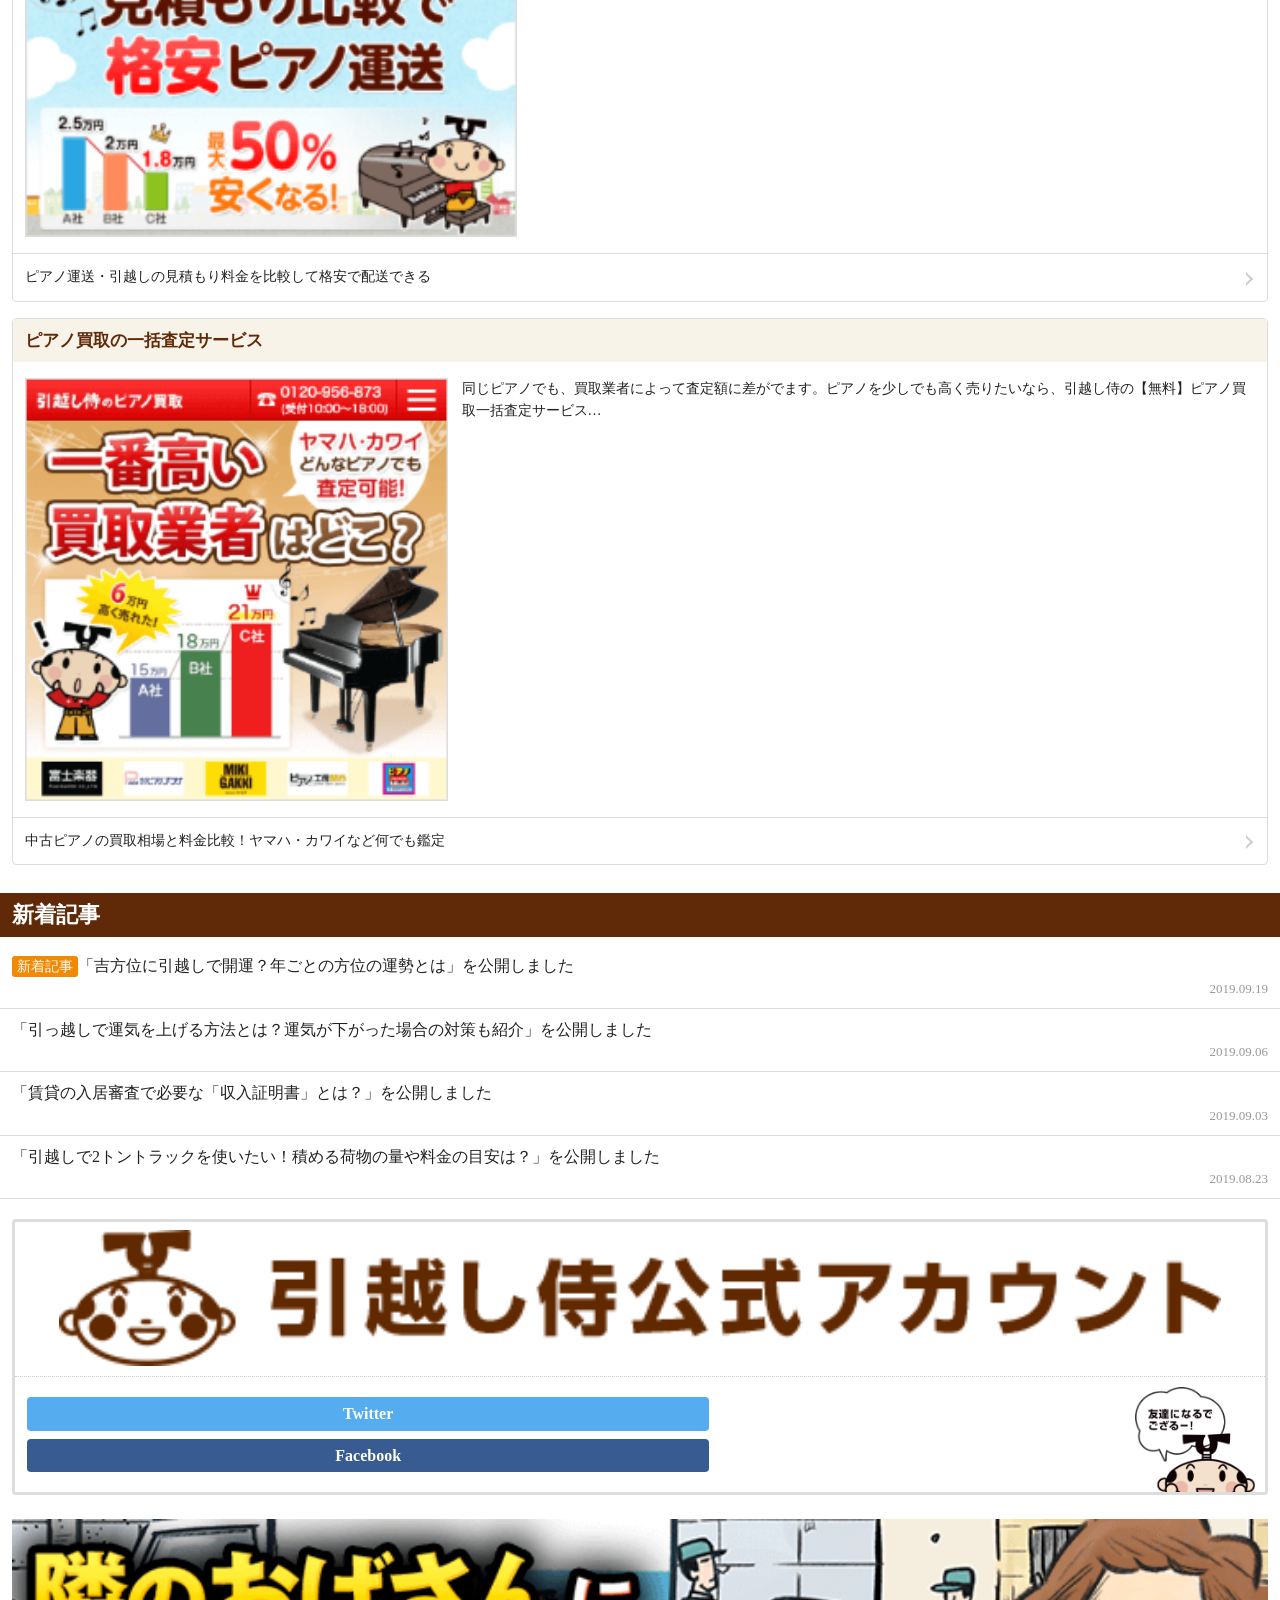
==== commit dd472342: "vwo" ====
--- a/02_tab/index.html
+++ b/02_tab/index.html
@@ -14,7 +14,7 @@
   <!-- サービス紹介 -->
   <h2 class="heading-title l-bottom-small">引越し侍の<br>見積もり比較サービスとは？</h2>
   <section class="section-container">
-    <p class="l-bottom-large">見積り比較サービスとは、面倒で手間のかかる引越し業者の見積もりを簡単に比較して、安い引越し業者を見つけられる無料サービスです。</p>
+    <p class="l-bottom-large" id="js-vwo-text">見積り比較サービスとは、面倒で手間のかかる引越し業者の見積もりを簡単に比較して、安い引越し業者を見つけられる無料サービスです。</p>
     <p class="l-bottom-large">引越し侍では引越しの見積もり比較のやり方を2つのサービスで用意しており、お客様の要望にあわせてご選択頂けます。</p>
     <table class="table line-height-xsmall table-service l-bottom-small">
       <thead>
@@ -51,7 +51,7 @@
     <p class="l-bottom-large">複数の引っ越し見積もりを比較することで、引越し料金を安い金額で抑えることができたり、各引っ越し業者へ値引き交渉することが可能です。</p>
     <p class="l-bottom-large">ご自分で複数の引っ越し会社へ連絡するのは大変ですが、引越し侍の2つのサービスであれば、どなたでも引越し業者の見積もりを一括で比較できる仕組みとなっています。</p>
     <h3 class="heading-subtitle l-bottom-large">一括見積もり依頼サービス</h3>
-    <img src="images/service-estimate.png" class="full l-bottom-medium">
+    <img src="images/service-estimate.png" class="full l-bottom-medium" id="shiba">
     <p class="l-bottom-large">見積もり申し込みフォームに入力した情報を、複数の引越し業者へ同時に配信されるサービスです。情報を受け取った引越し業者は、電話またはメールで依頼者に料金のお知らせ連絡をいたします。</p>
     <p class="l-bottom-large">このサービスのメリットは、<span class="text-strong">引越し業者からの折り返し電話で価格交渉をして安くしてもらえる</span>ところです。</p>
   </section>
@@ -662,7 +662,13 @@
   </div>
   <section class="section-container">
     <!-- ボタン -->
-    <a href="index.html" class="btn aline-center l-bottom-large">引越しの費用相場と総額料金の<br>目安をもっと見る</a>
+    <a class="btn aline-center l-bottom-large" id="js-modal-btn">ここを押すと<br>モーダルがひらきます</a>
+    <div id="js-modal-container" class="modal-container">
+      <div id="js-modal-inner" class="modal-inner">
+        <p>モーダルの練習！橋本塾課題★★</p>
+        <p><a id="js-modal-close" class="modal-btn">閉じる</a></p>
+      </div>
+    </div>
 
     <!-- リンクリスト -->
     <ul class="listBar listBar-i-anchor listBar-container l-bottom-medium">
@@ -1496,5 +1502,6 @@
   <script type="text/javascript" src="tab.js"></script>
   <script type="text/javascript" src="toggleBar.js"></script>
   <script type="text/javascript" src="float.js"></script>
+  <script type="text/javascript" src="vwo.js"></script>
 </body>
 </html>
--- a/02_tab/style.css
+++ b/02_tab/style.css
@@ -435,6 +435,37 @@
   border-radius: 4px;
 }
 
+/* モーダル */
+.modal-container {
+  display: none;
+  width: 50%;
+  margin: 0;
+  padding: 10px 20px;
+  border: 2px solid #ccc;
+  background-color: #fff;
+  position: fixed;
+  z-index: 2;
+}
+
+.modal-inner {
+  padding: 40px;
+}
+
+.modal-btn {
+  color: #1f56e5;
+  text-decoration: underline;
+}
+
+#modal-bg{
+  display: none;
+  width: 100%;
+  height: 100%;
+  background-color: rgba(0, 0, 0, 0.5);
+  top: 0;
+  left: 0;
+  z-index: 1;
+}
+
 /* シミュレータ */
 .simulator {
   border: 1px solid #f28900;
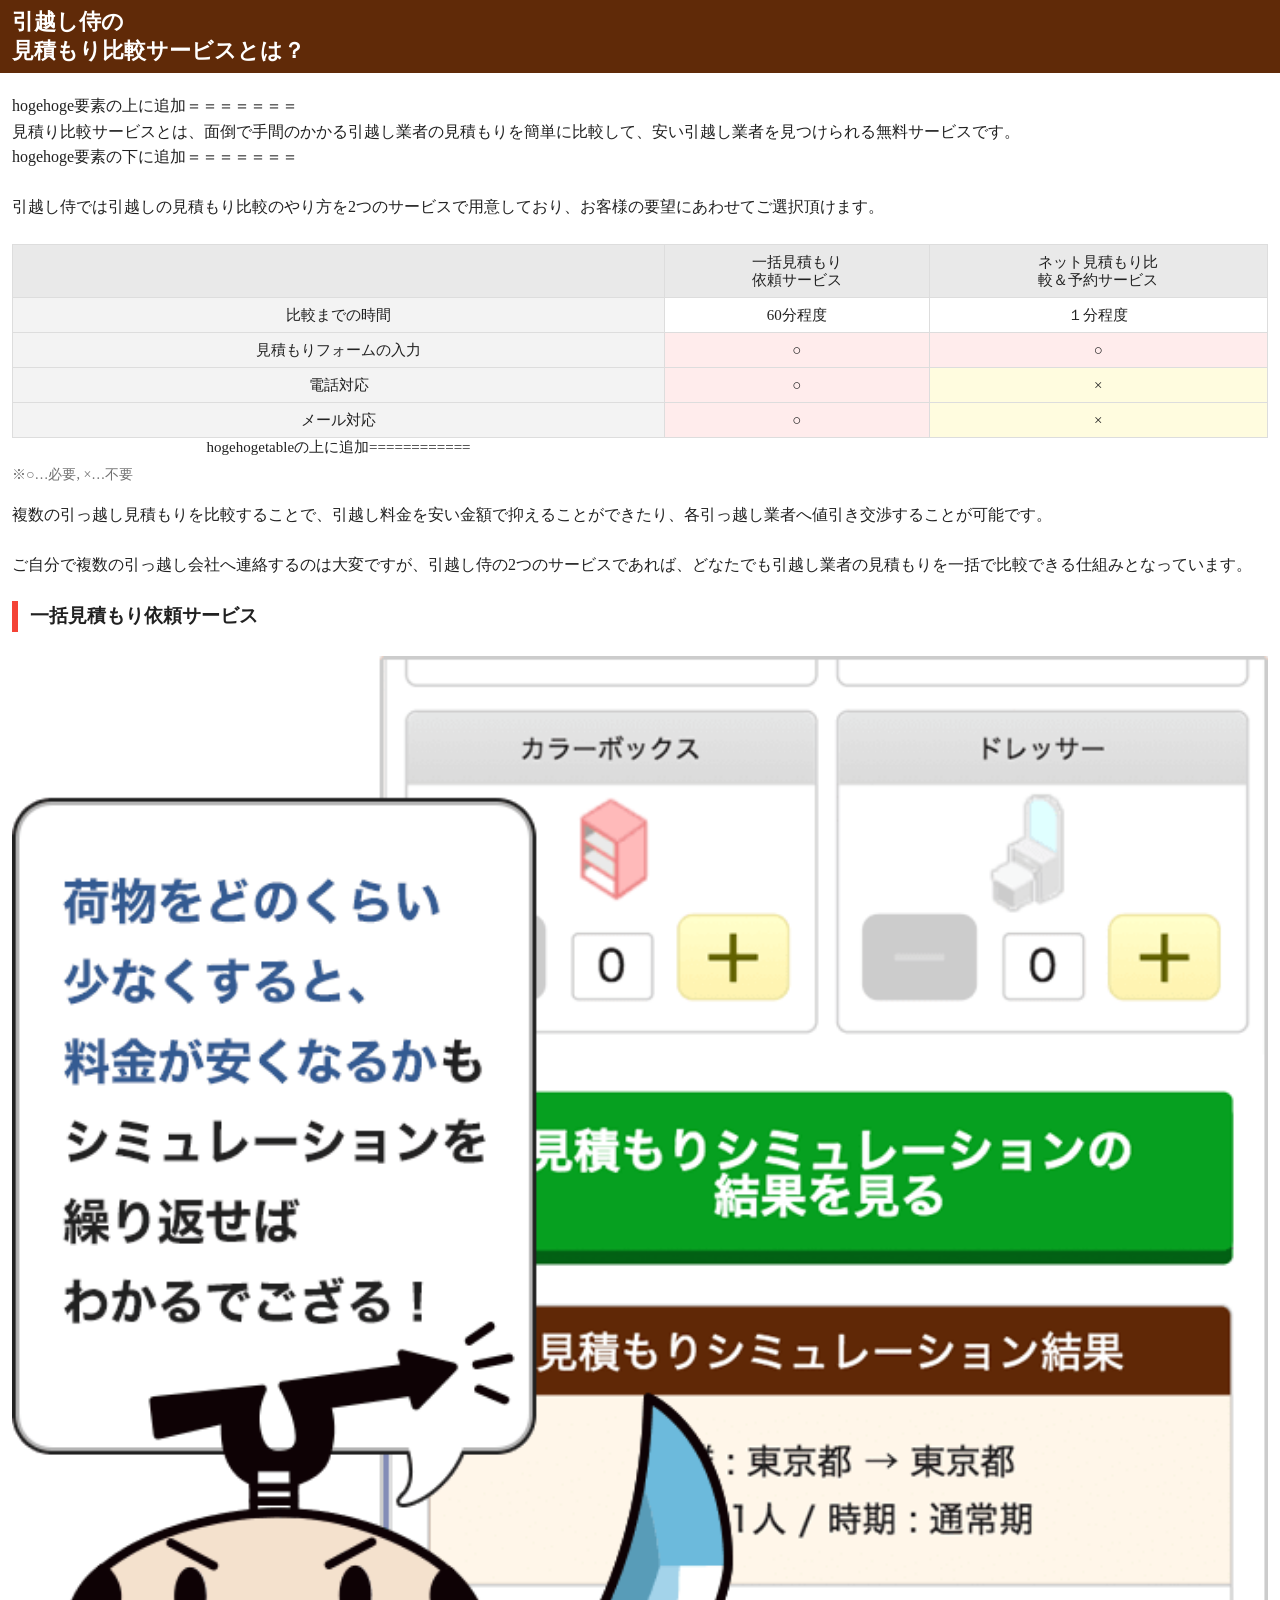
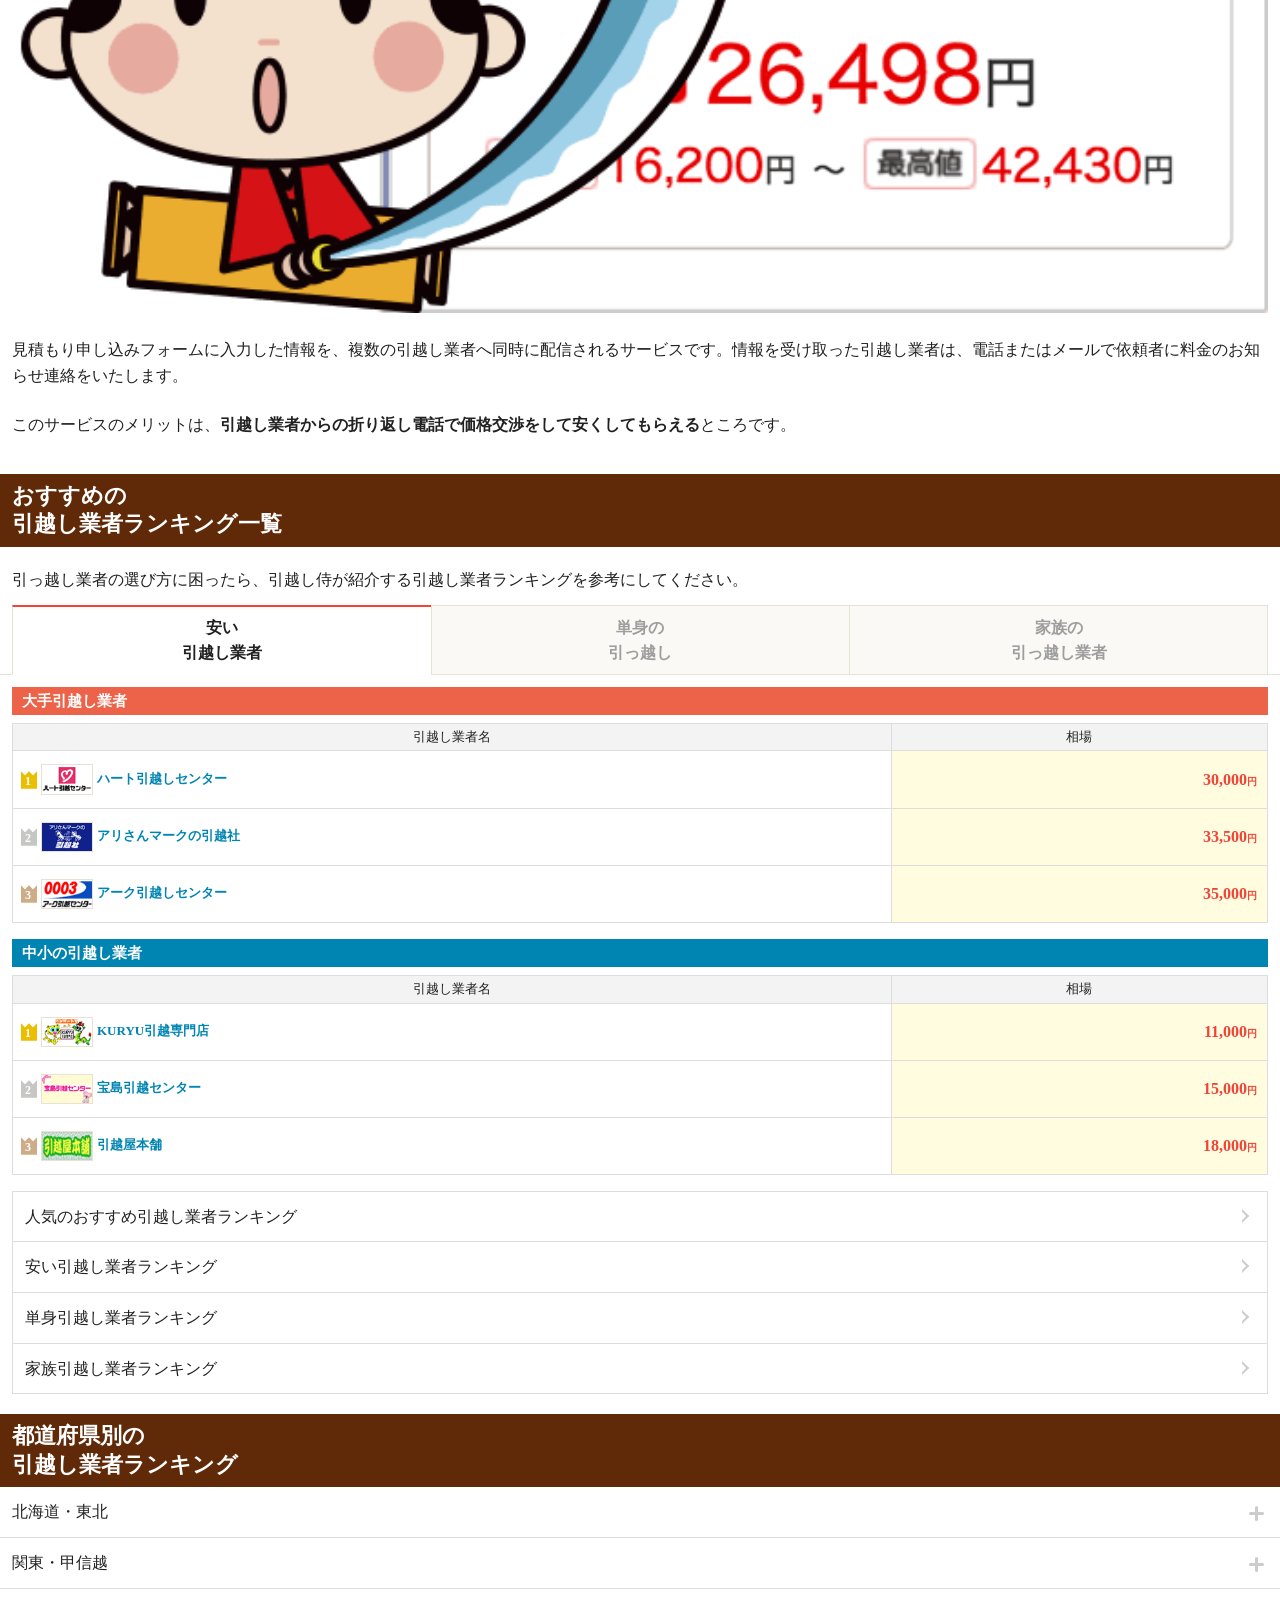
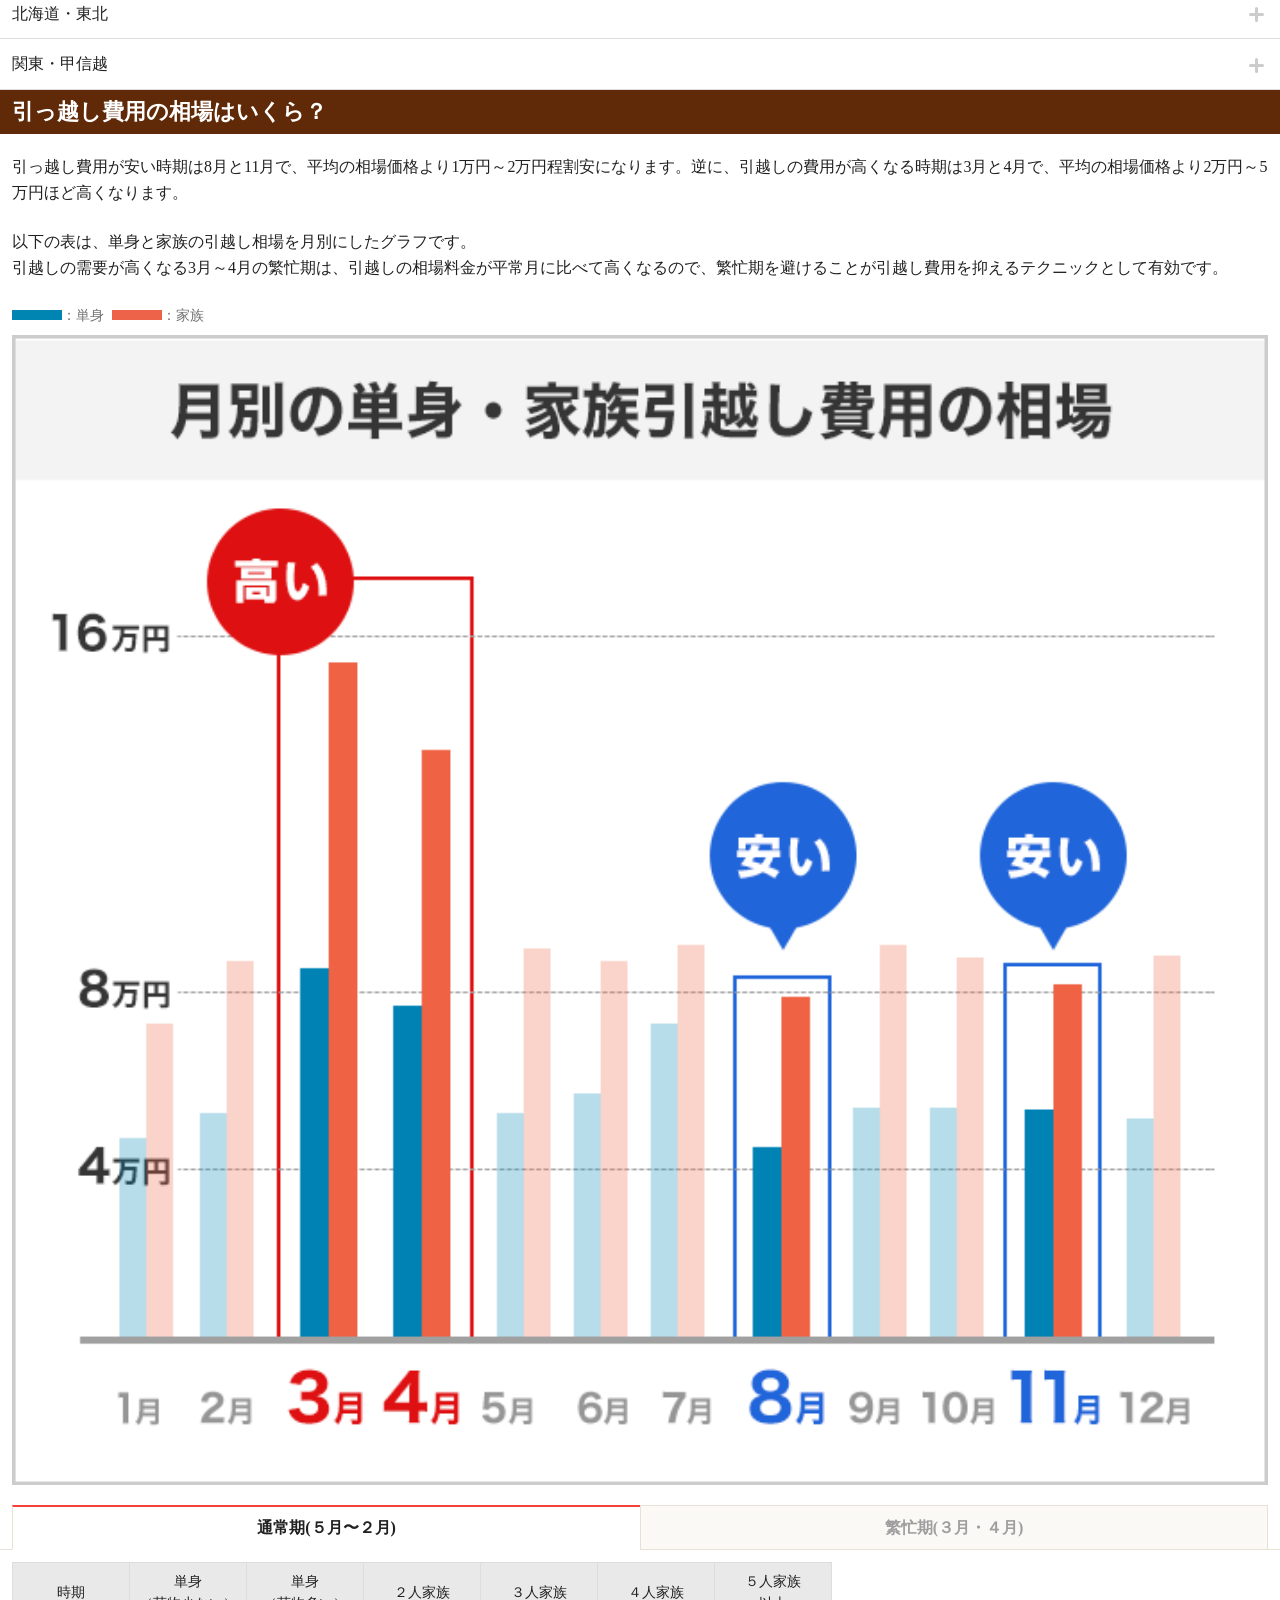
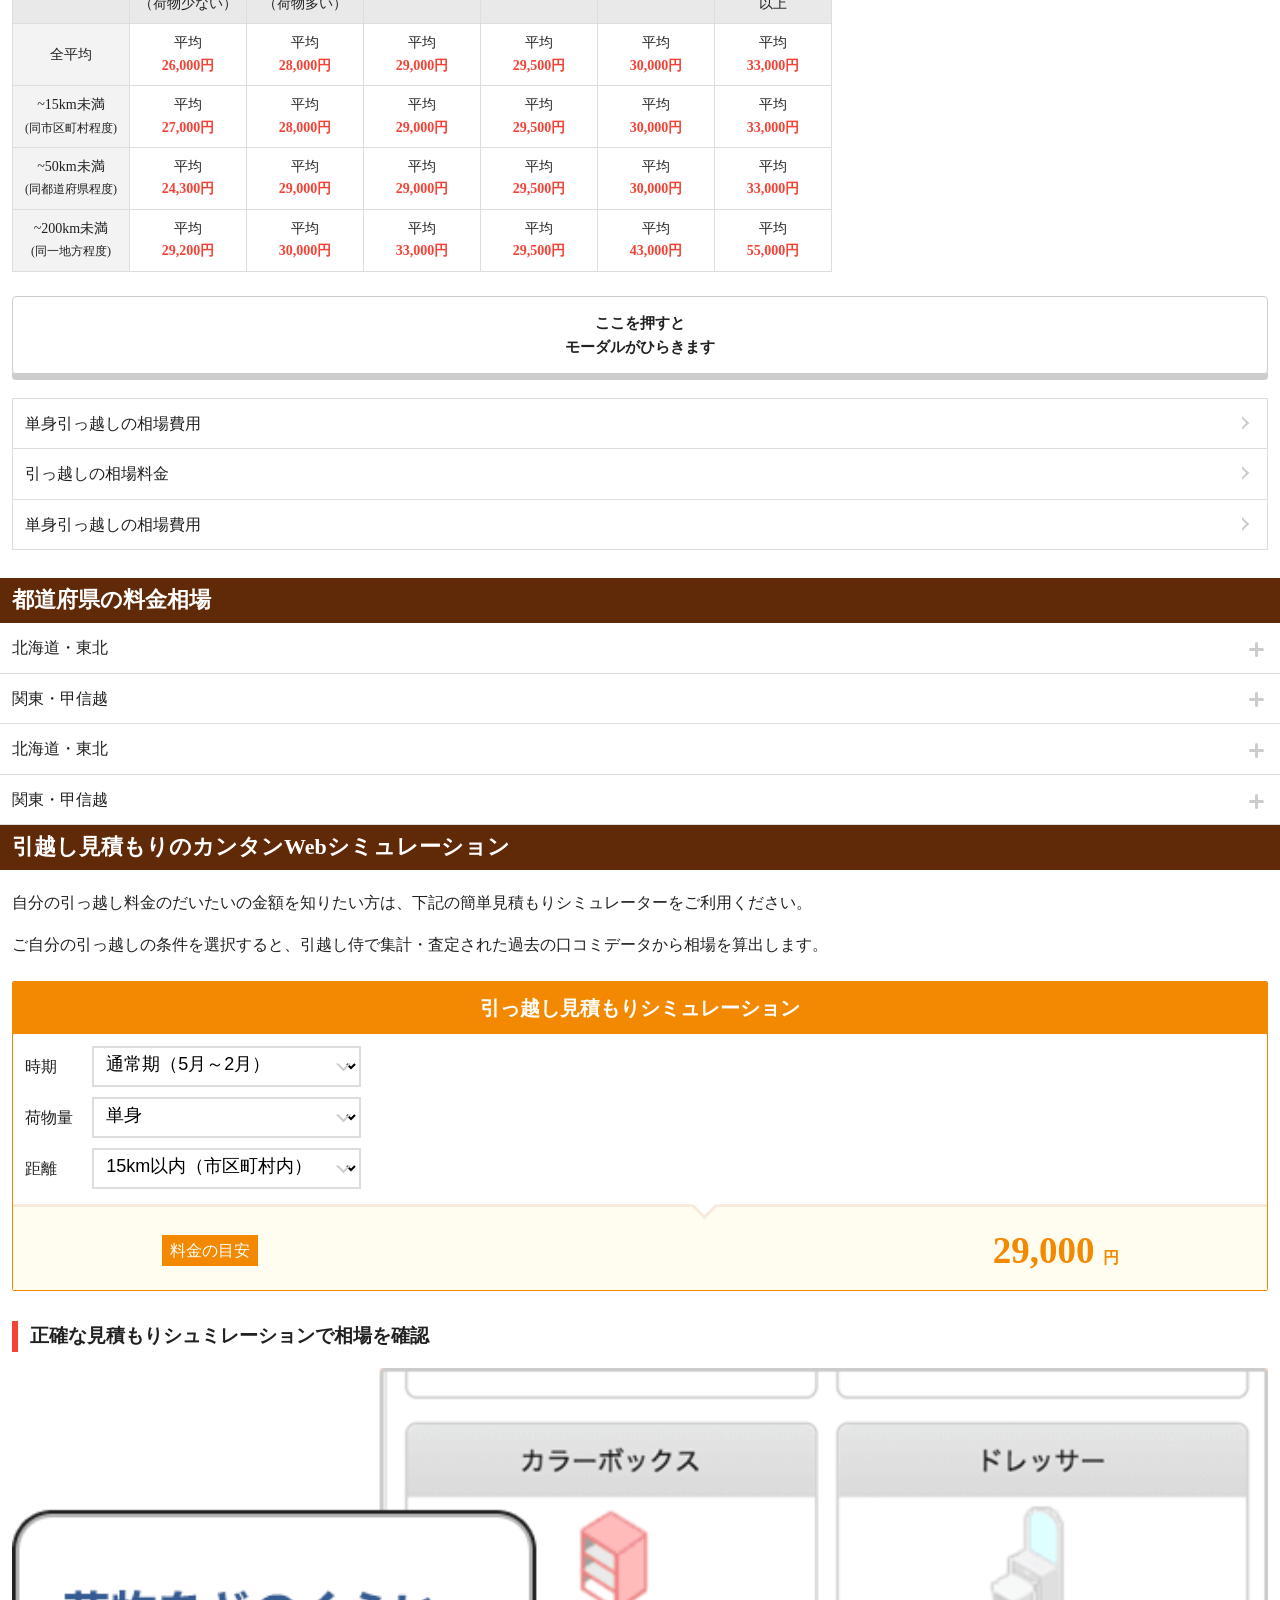
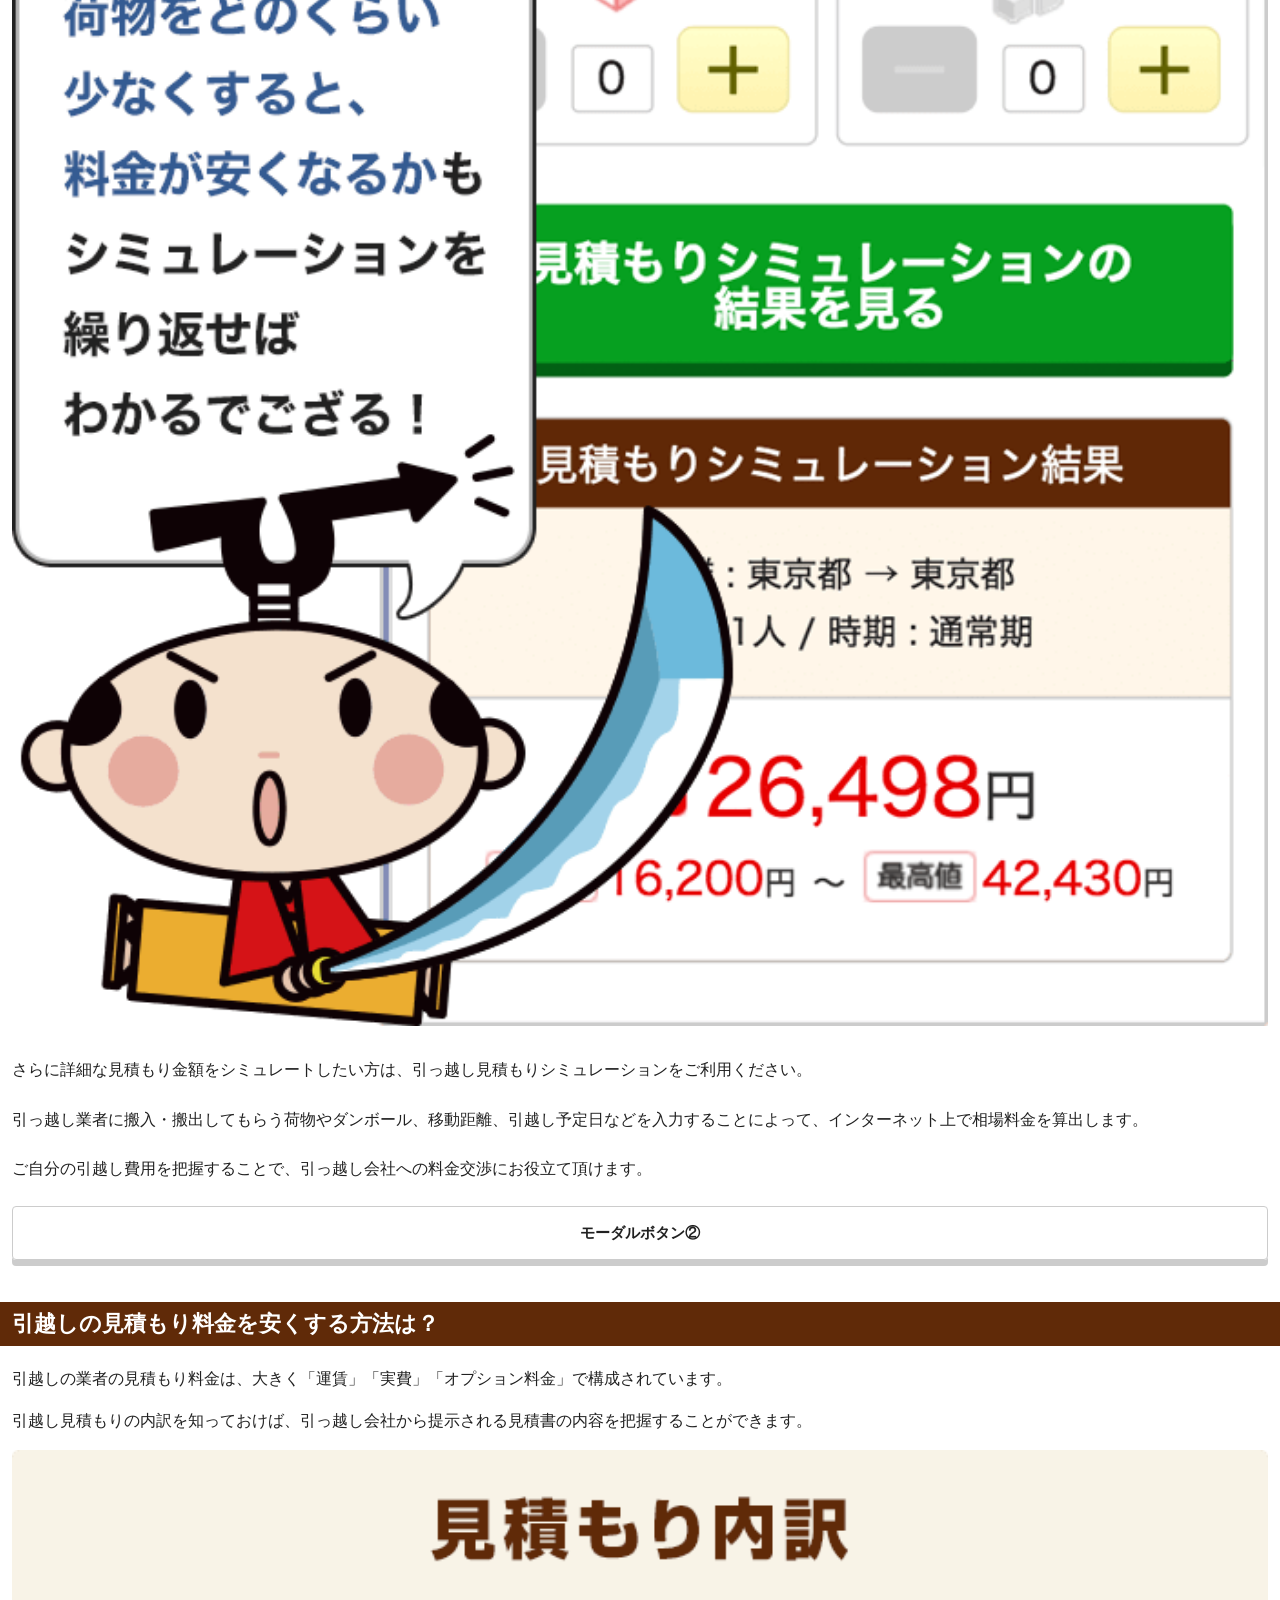
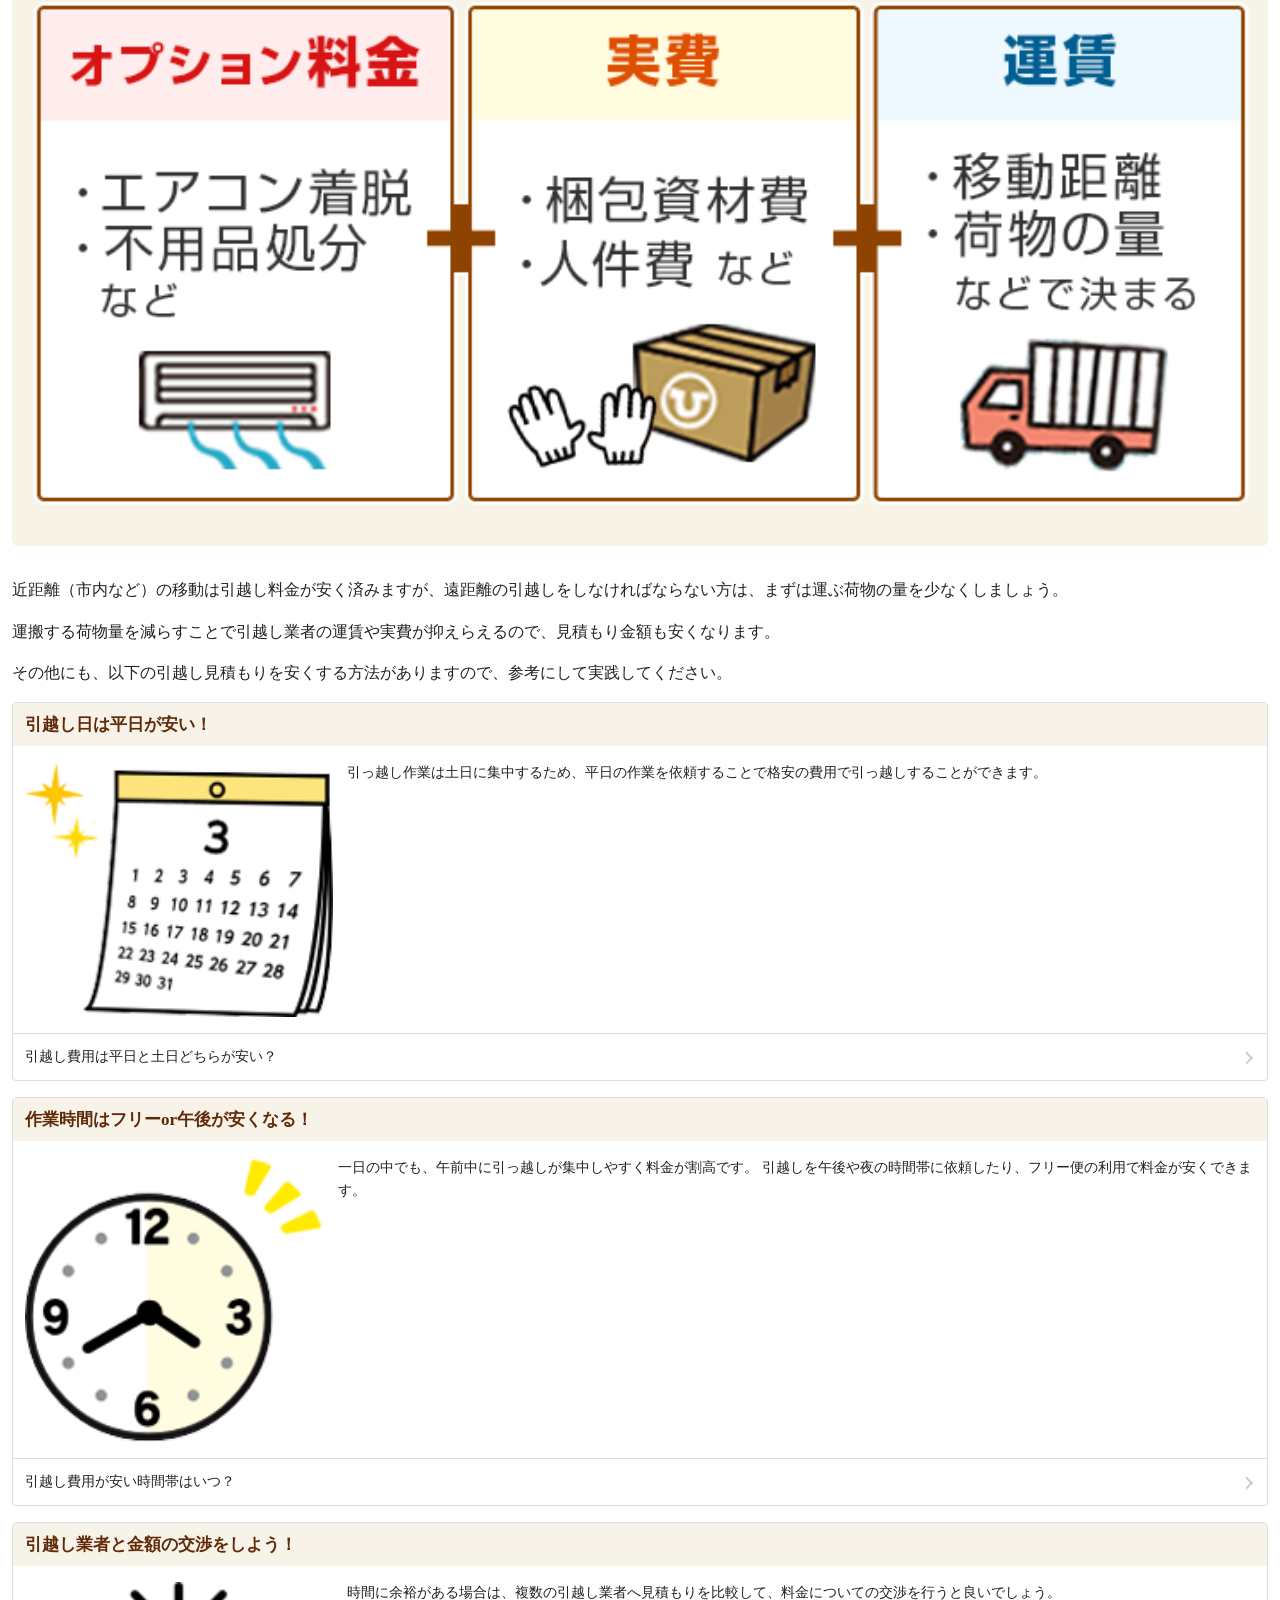
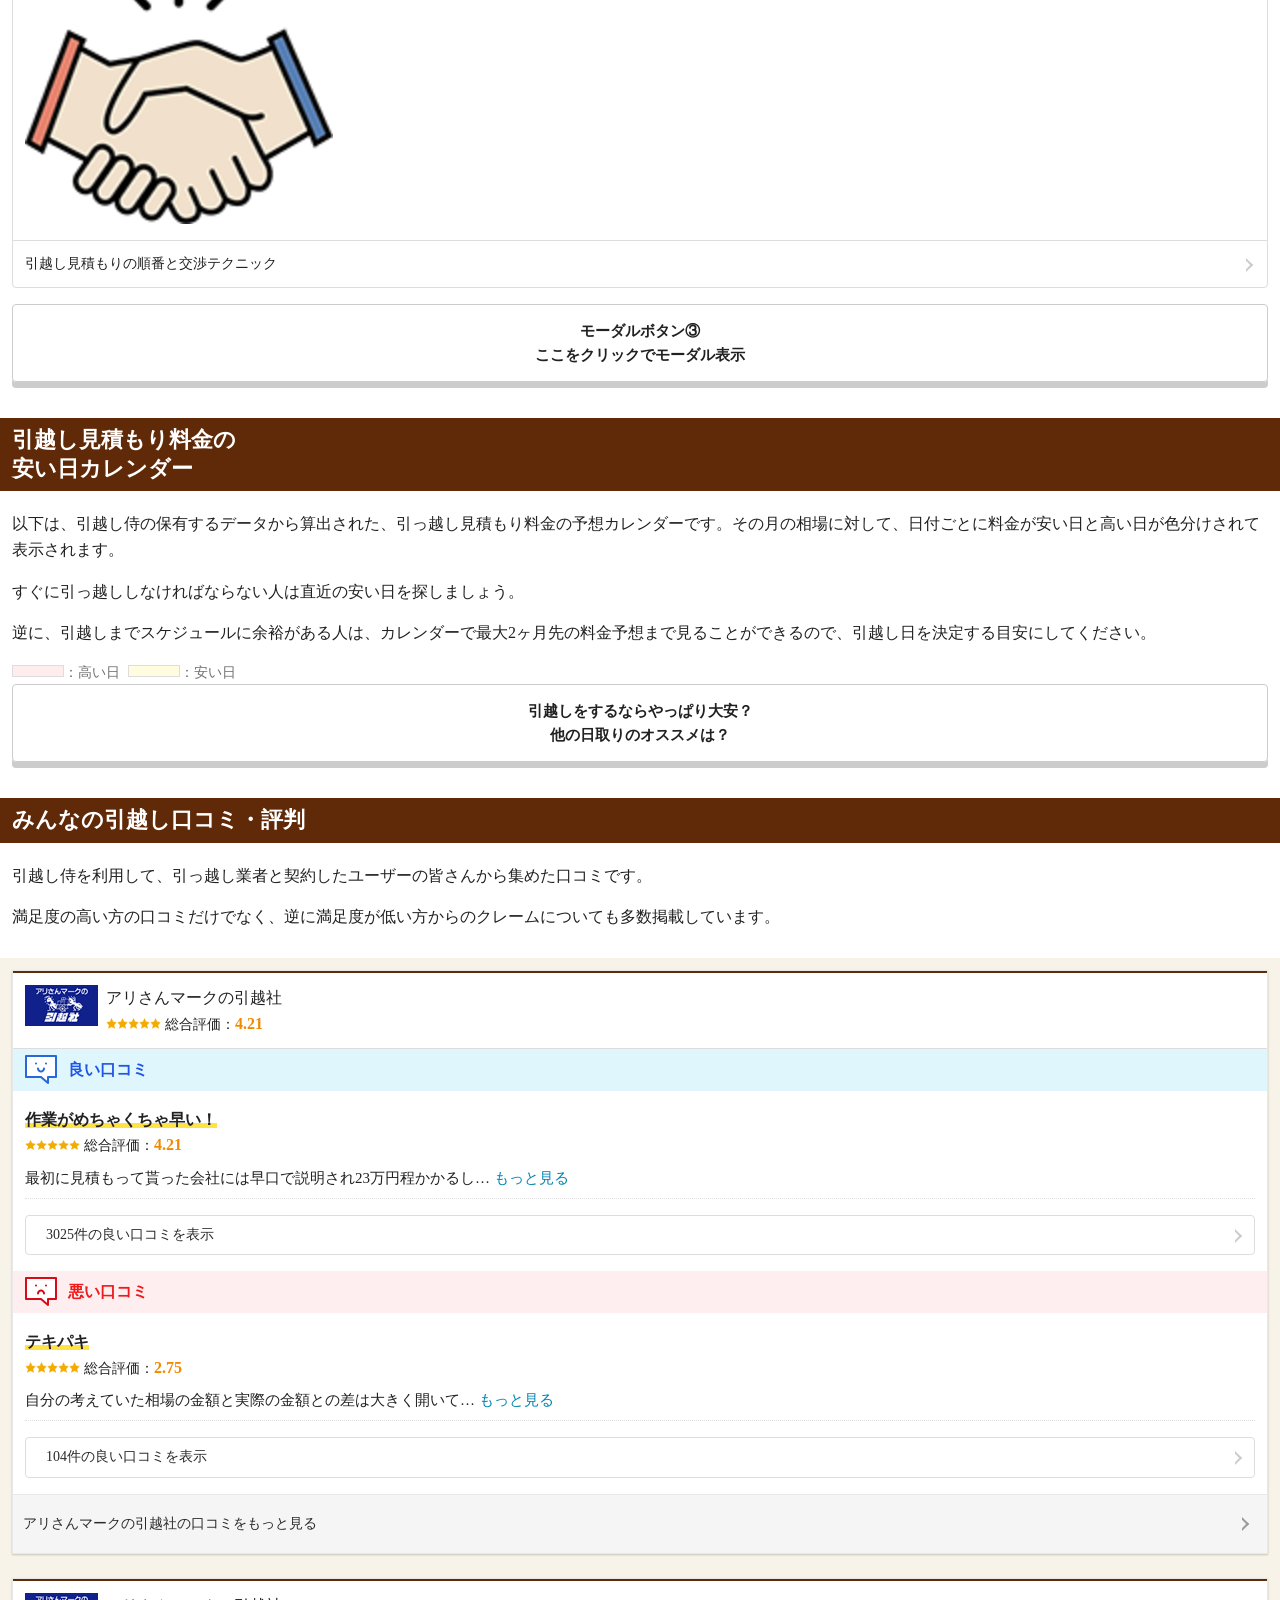
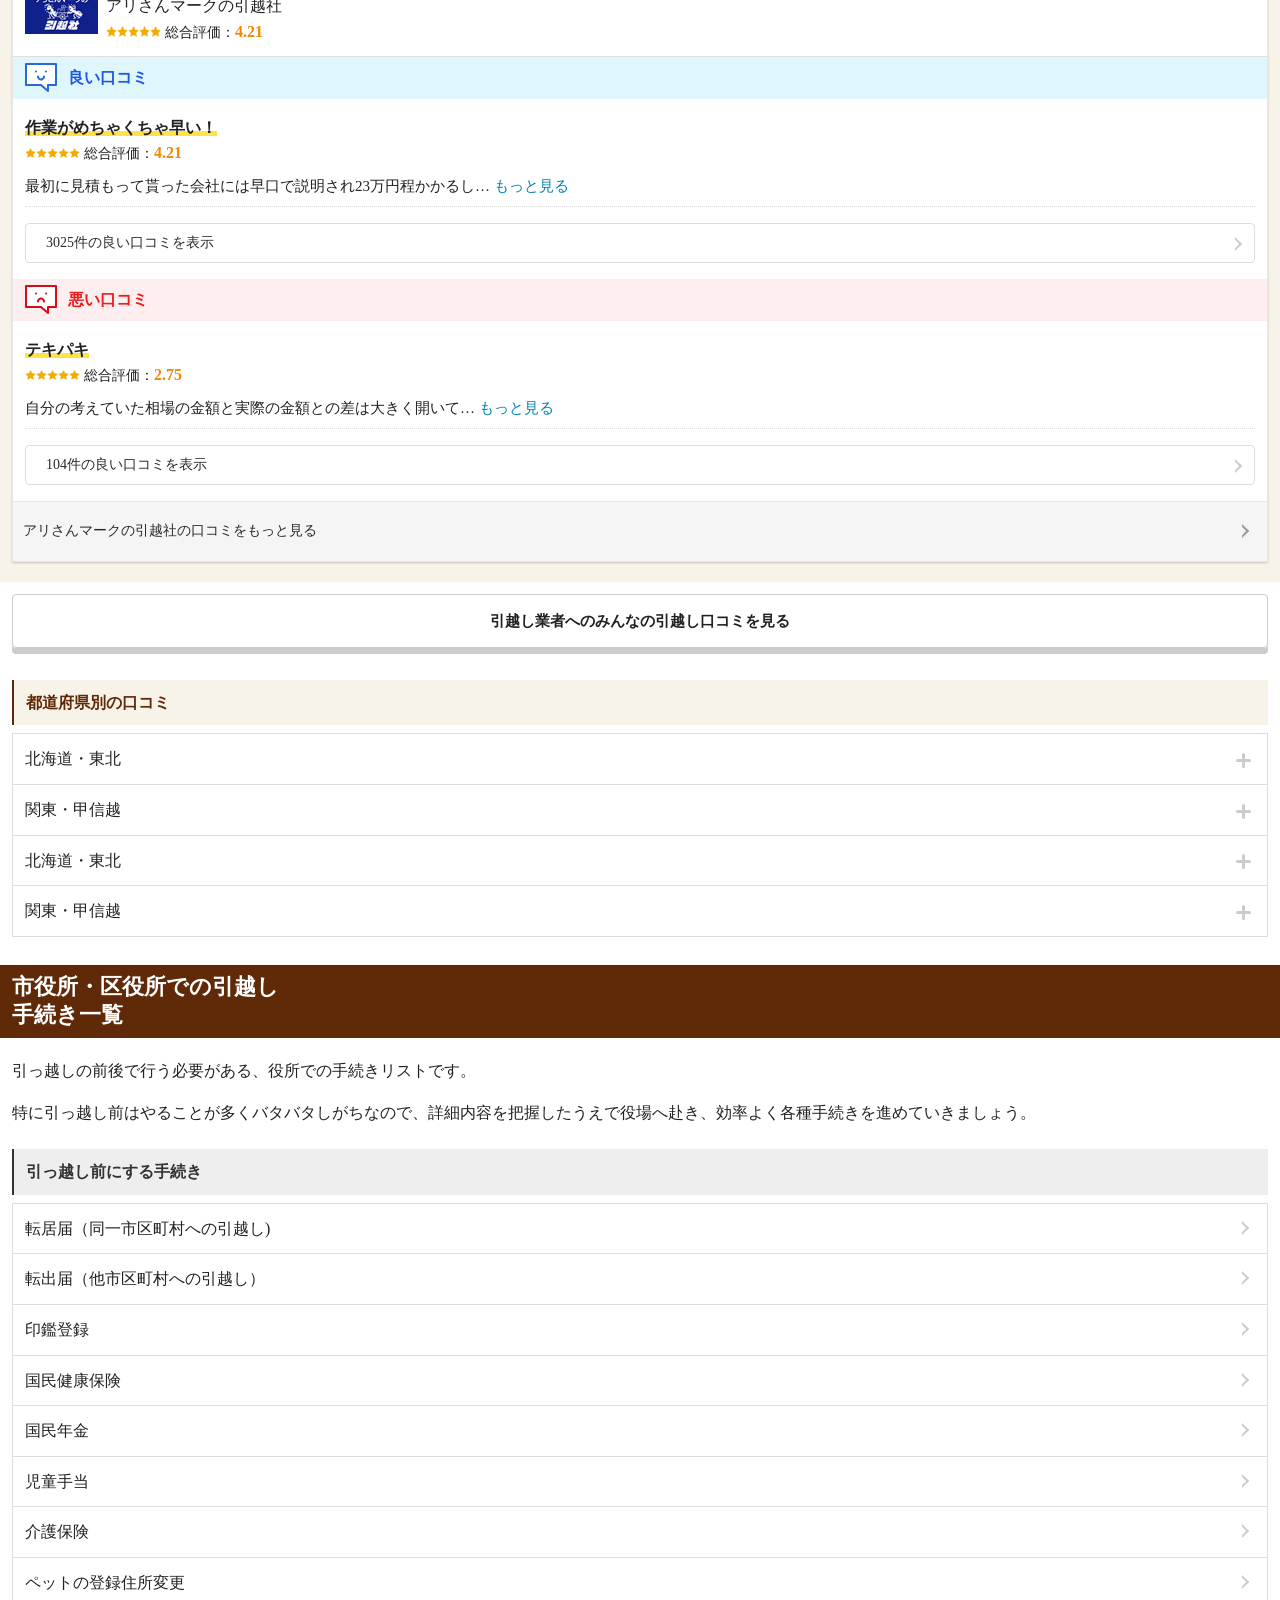
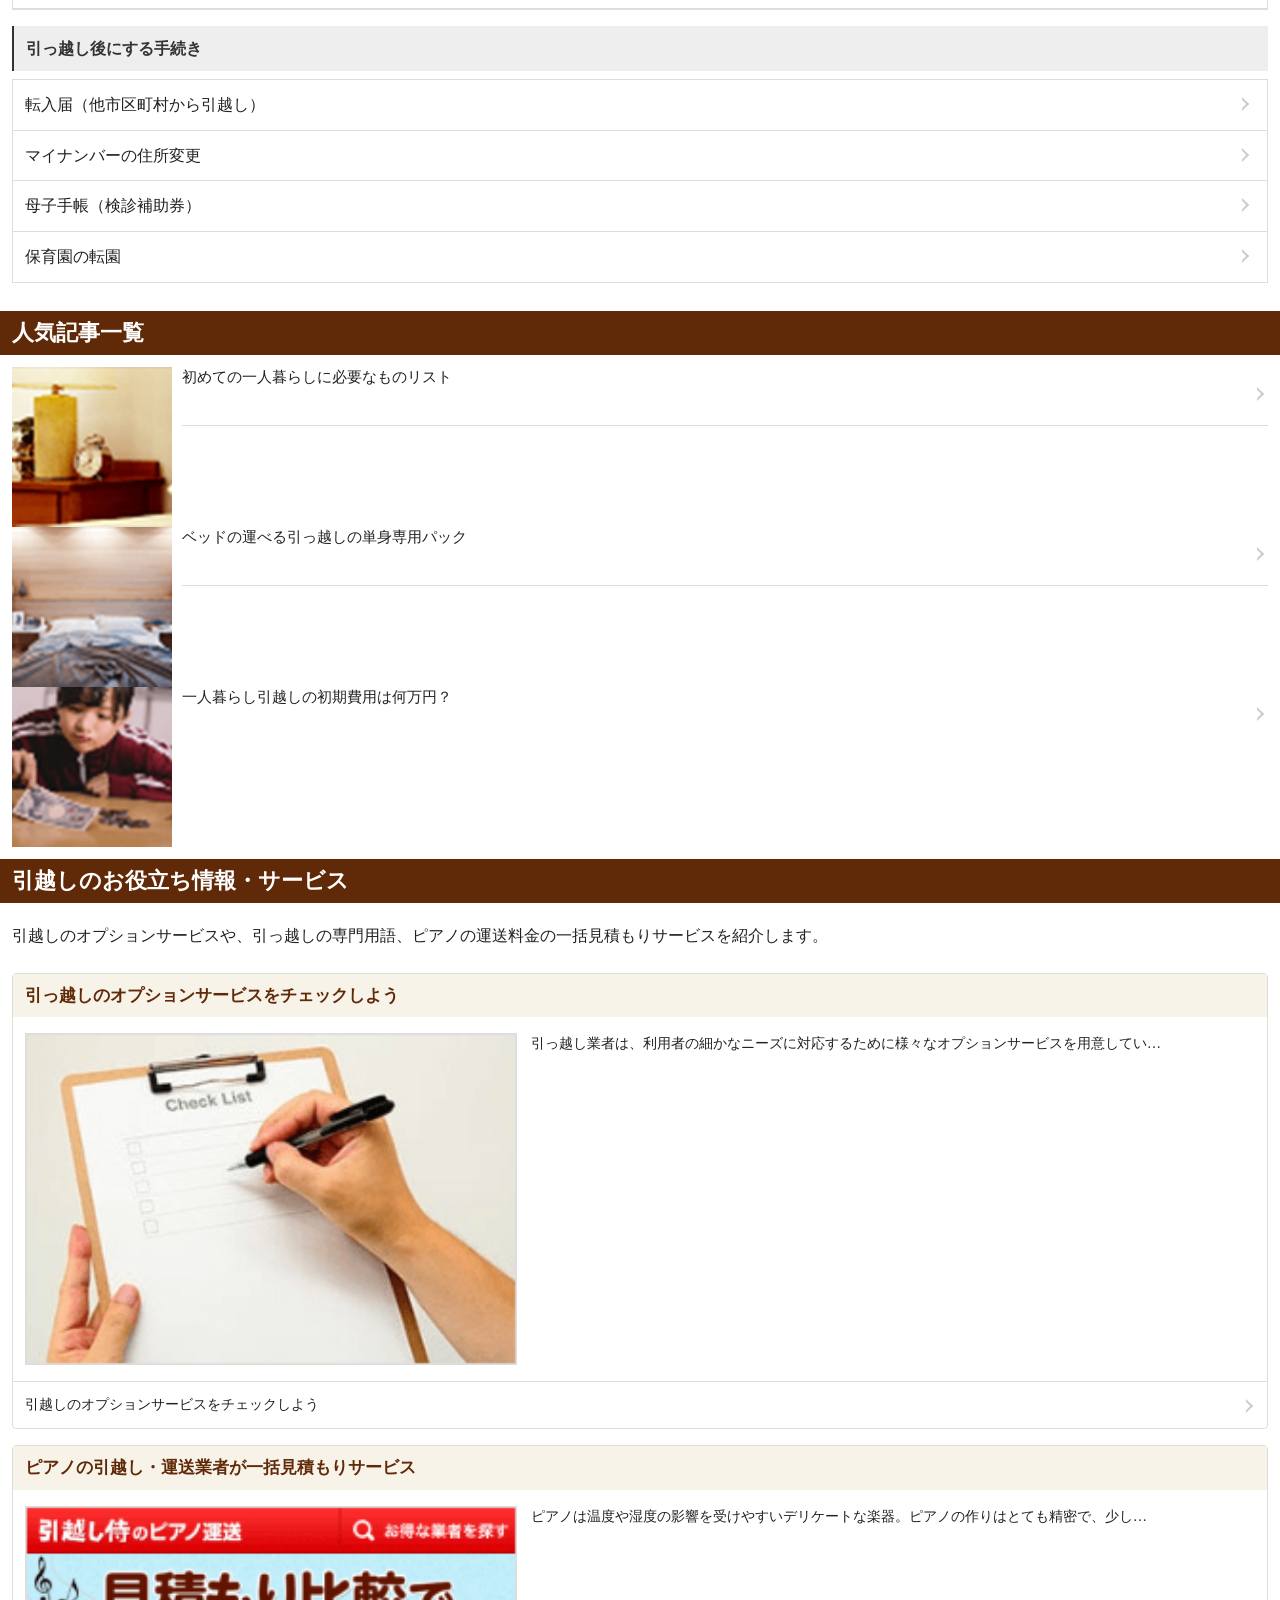
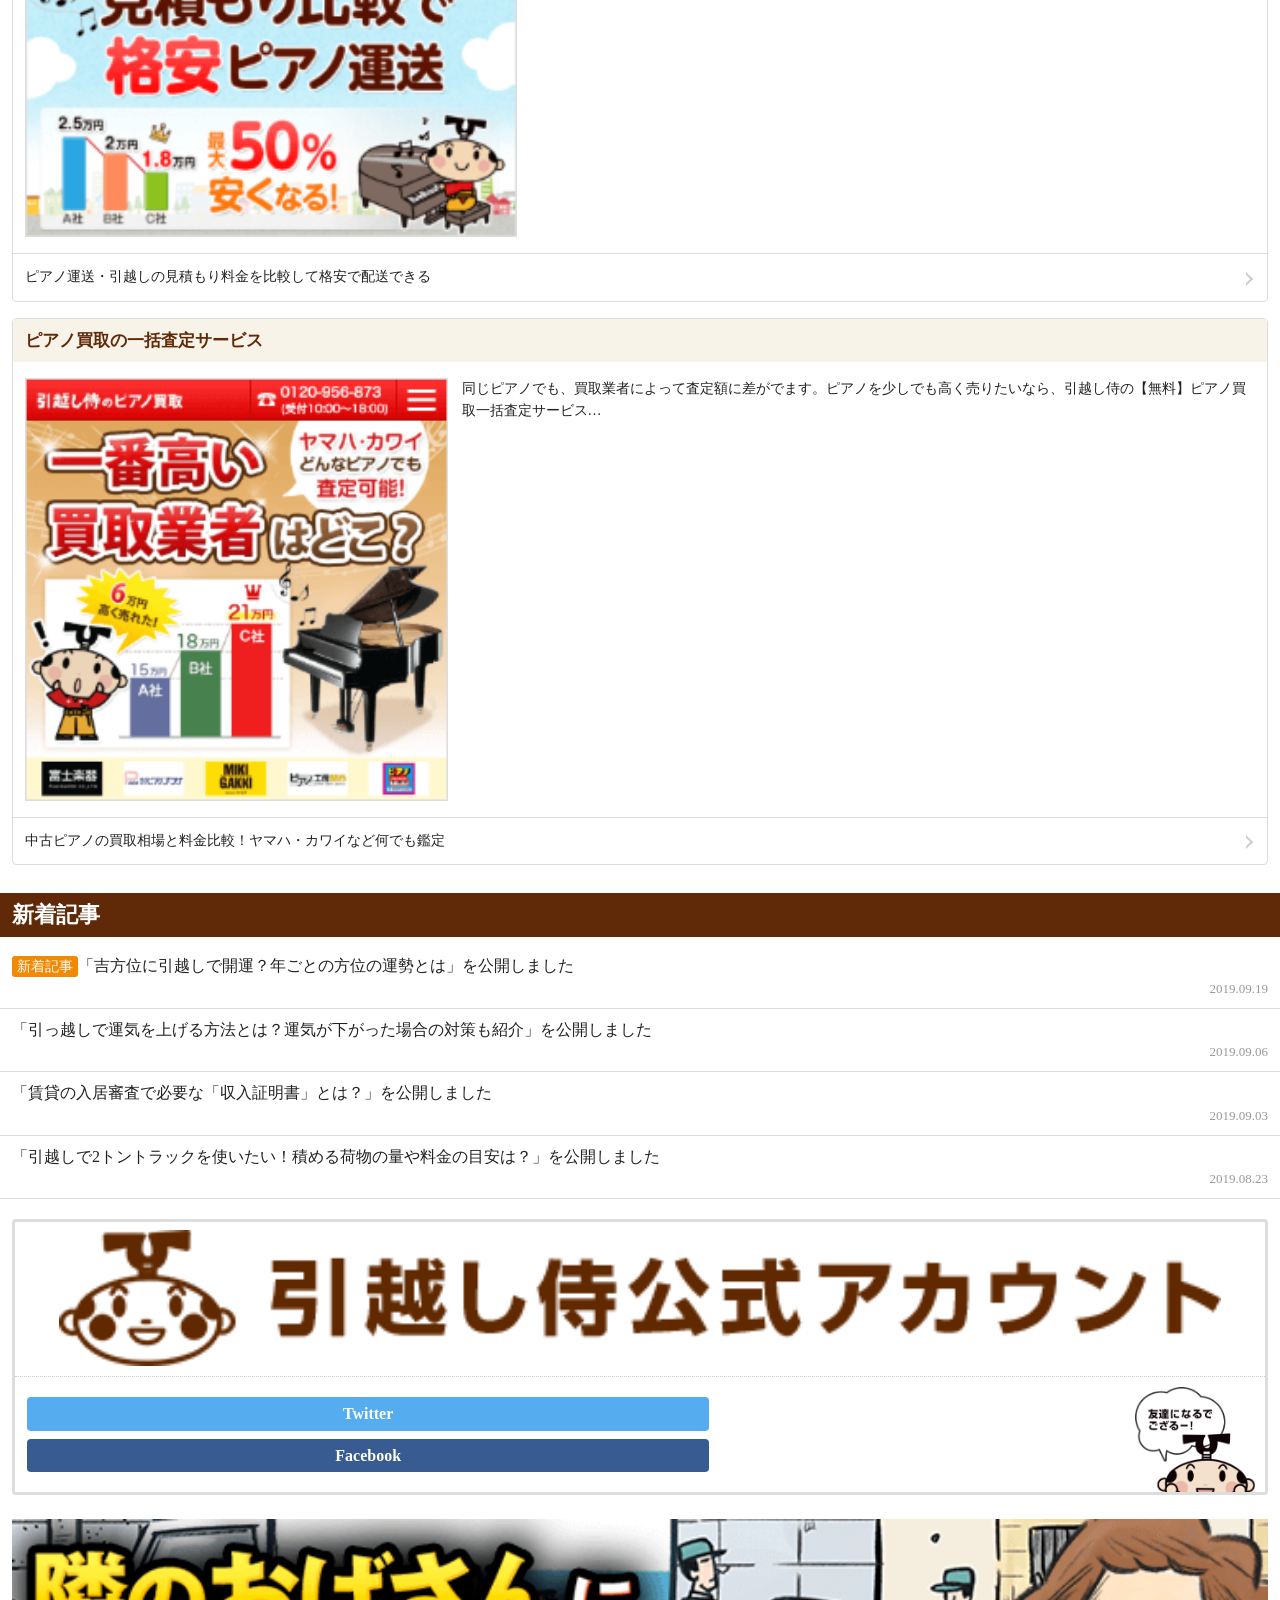
==== commit 41b609d0: "modal" ====
--- a/02_tab/index.html
+++ b/02_tab/index.html
@@ -663,10 +663,15 @@
   <section class="section-container">
     <!-- ボタン -->
     <a class="btn aline-center l-bottom-large" id="js-modal-btn">ここを押すと<br>モーダルがひらきます</a>
-    <div id="js-modal-container" class="modal-container">
-      <div id="js-modal-inner" class="modal-inner">
-        <p>モーダルの練習！橋本塾課題★★</p>
-        <p><a id="js-modal-close" class="modal-btn">閉じる</a></p>
+    <!-- モーダル -->
+    <div class="modal-bg js-modal">
+      <div class="modal-container aline-center js-modal-container">
+        <p class="modal-header">橋本塾課題 no.3</p>
+        <div class="modal-inner-container">
+          <p>モーダルの練習！</p>
+          <img src="images/modal.png">
+          <a class="modal-close js-modal-close"><p>閉じる</p></a>
+        </div>
       </div>
     </div>
 
@@ -873,7 +878,7 @@
     <p class="l-bottom-large">さらに詳細な見積もり金額をシミュレートしたい方は、引っ越し見積もりシミュレーションをご利用ください。</p>
     <p class="l-bottom-large">引っ越し業者に搬入・搬出してもらう荷物やダンボール、移動距離、引越し予定日などを入力することによって、インターネット上で相場料金を算出します。</p>
     <p class="l-bottom-large">ご自分の引越し費用を把握することで、引っ越し会社への料金交渉にお役立て頂けます。</p>
-    <a href="#" class="btn aline-center l-bottom-xlarge">引っ越し見積もりシミュレーションをする</a>
+    <a class="btn aline-center l-bottom-xlarge" id="js-modal-btn2">モーダルボタン②</a>
   </section>
 
   <!-- シミュレーション -->
@@ -927,7 +932,7 @@
       </dd>
     </dl>
     <!-- ボタン -->
-    <a href="#" class="btn aline-center l-bottom-large">引っ越しの見積もり料金を<br>やすくする方法をもっと見る</a>
+    <a class="btn aline-center l-bottom-large">モーダルボタン③<br>ここをクリックでモーダル表示</a>
   </section>
 
   <!-- カレンダーコンテンツ -->
--- a/02_tab/style.css
+++ b/02_tab/style.css
@@ -436,34 +436,45 @@
 }
 
 /* モーダル */
-.modal-container {
-  display: none;
-  width: 50%;
-  margin: 0;
-  padding: 10px 20px;
-  border: 2px solid #ccc;
-  background-color: #fff;
-  position: fixed;
-  z-index: 2;
-}
-
-.modal-inner {
-  padding: 40px;
-}
-
-.modal-btn {
-  color: #1f56e5;
-  text-decoration: underline;
-}
-
-#modal-bg{
-  display: none;
-  width: 100%;
-  height: 100%;
-  background-color: rgba(0, 0, 0, 0.5);
+.modal-bg{
+  background-color: rgba(0,0,0,0.8);
+  height: 100vh;
+  width: 100vw;
   top: 0;
   left: 0;
-  z-index: 1;
+  position: fixed;
+  display: none;
+  z-index: 2;
+}
+
+.modal-container {
+  background: #fff;
+  left: 50%;
+  top: 50%;
+  transform: translate(-50%,-50%);
+  width: 80%;
+  box-sizing: border-box;
+  margin: 0 auto;
+  position: fixed;
+}
+
+.modal-close {
+  display: block;
+  border: 1px solid #ccc;
+  border-radius: 3px;
+  padding: 5px;
+  font-size: 14px;
+}
+
+.modal-header {
+  background-color: #55acef;
+  padding: 10px 20px;
+  color: #fff;
+  font-weight: bold;
+}
+
+.modal-inner-container {
+  padding: 20px 40px;
 }
 
 /* シミュレータ */
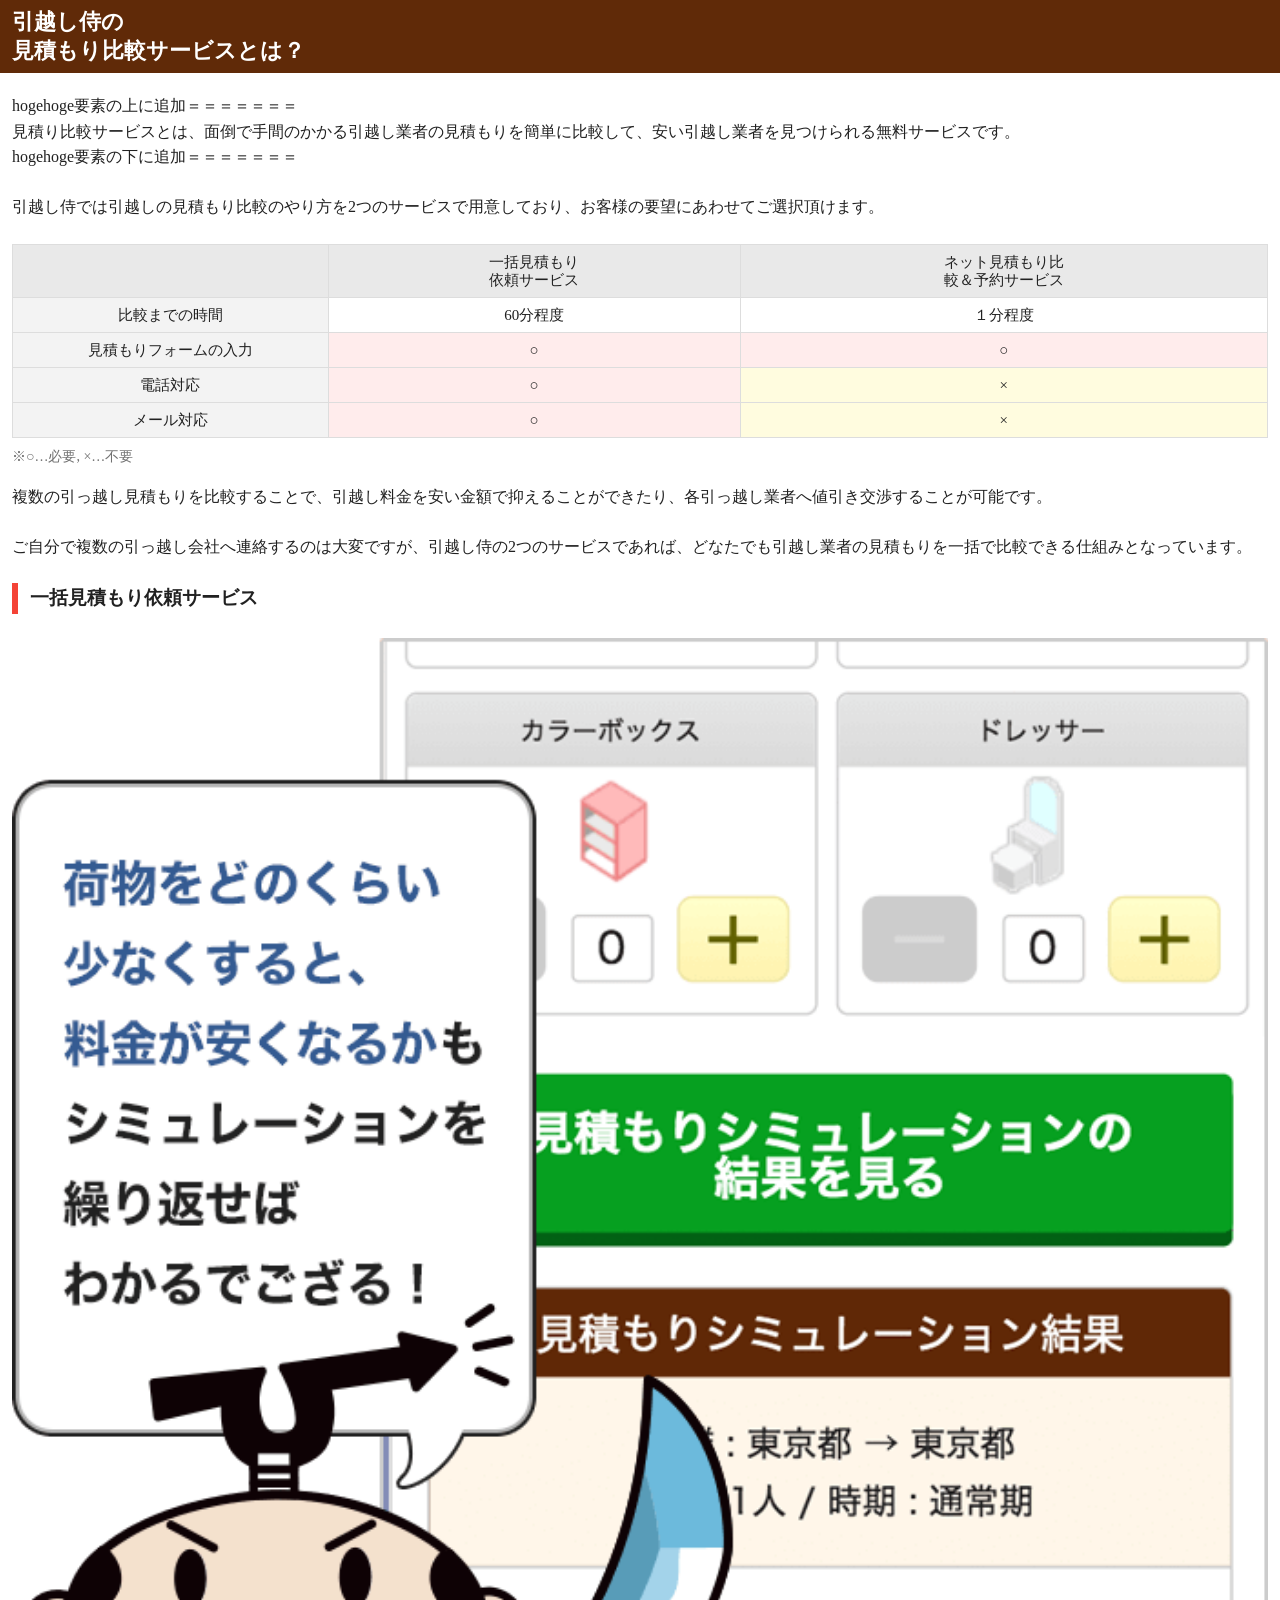
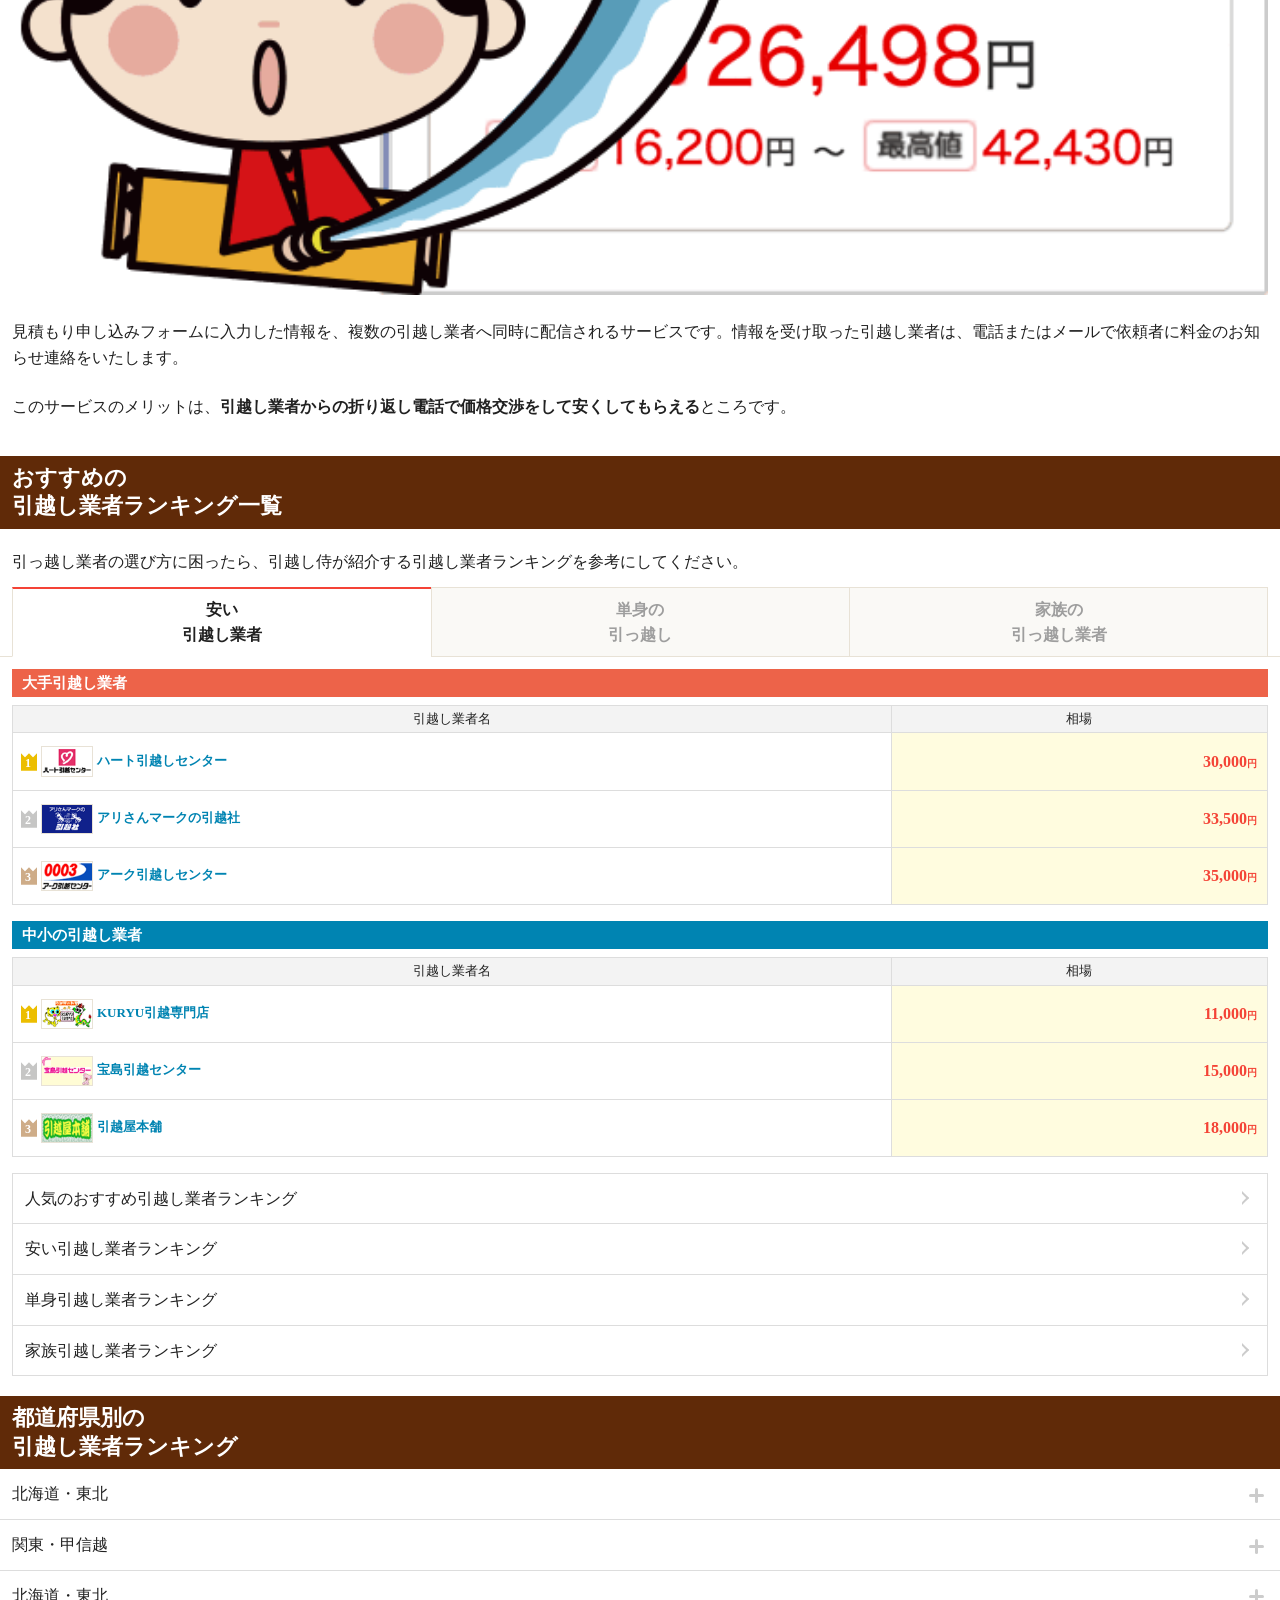
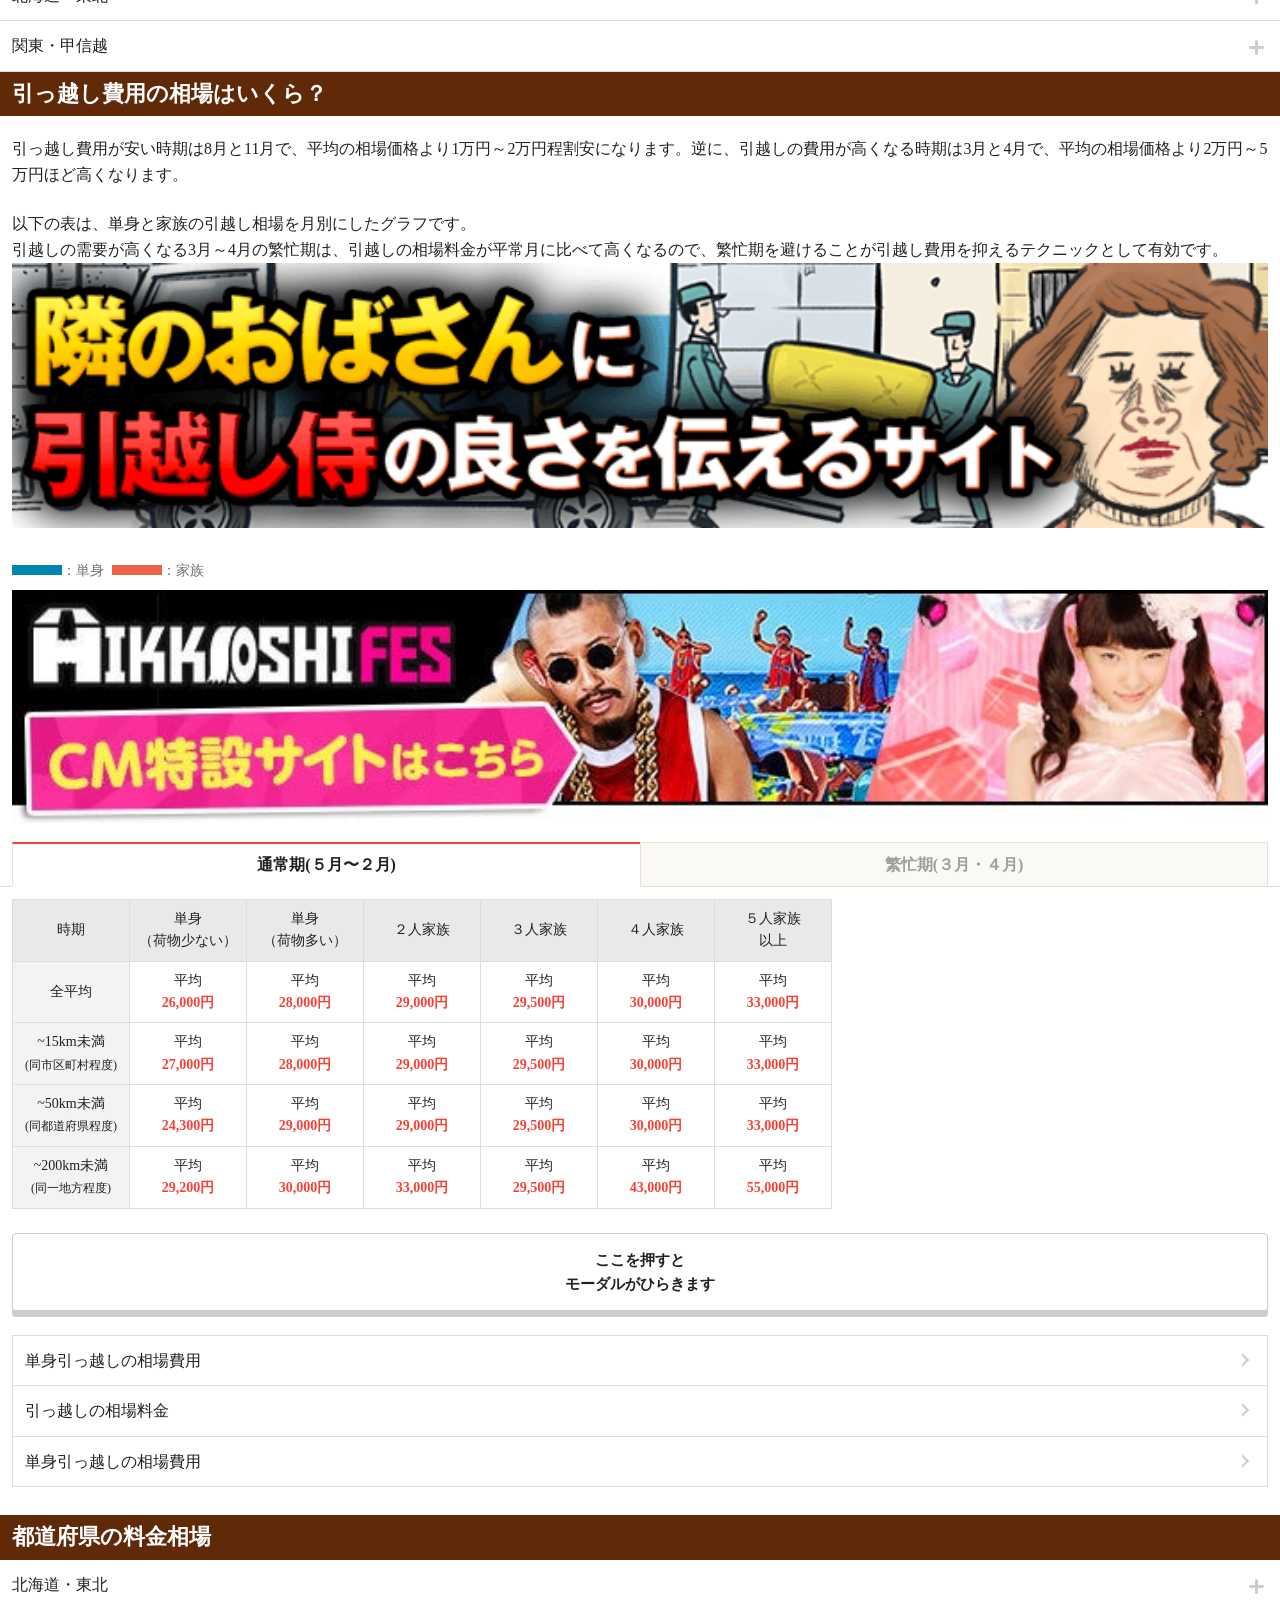
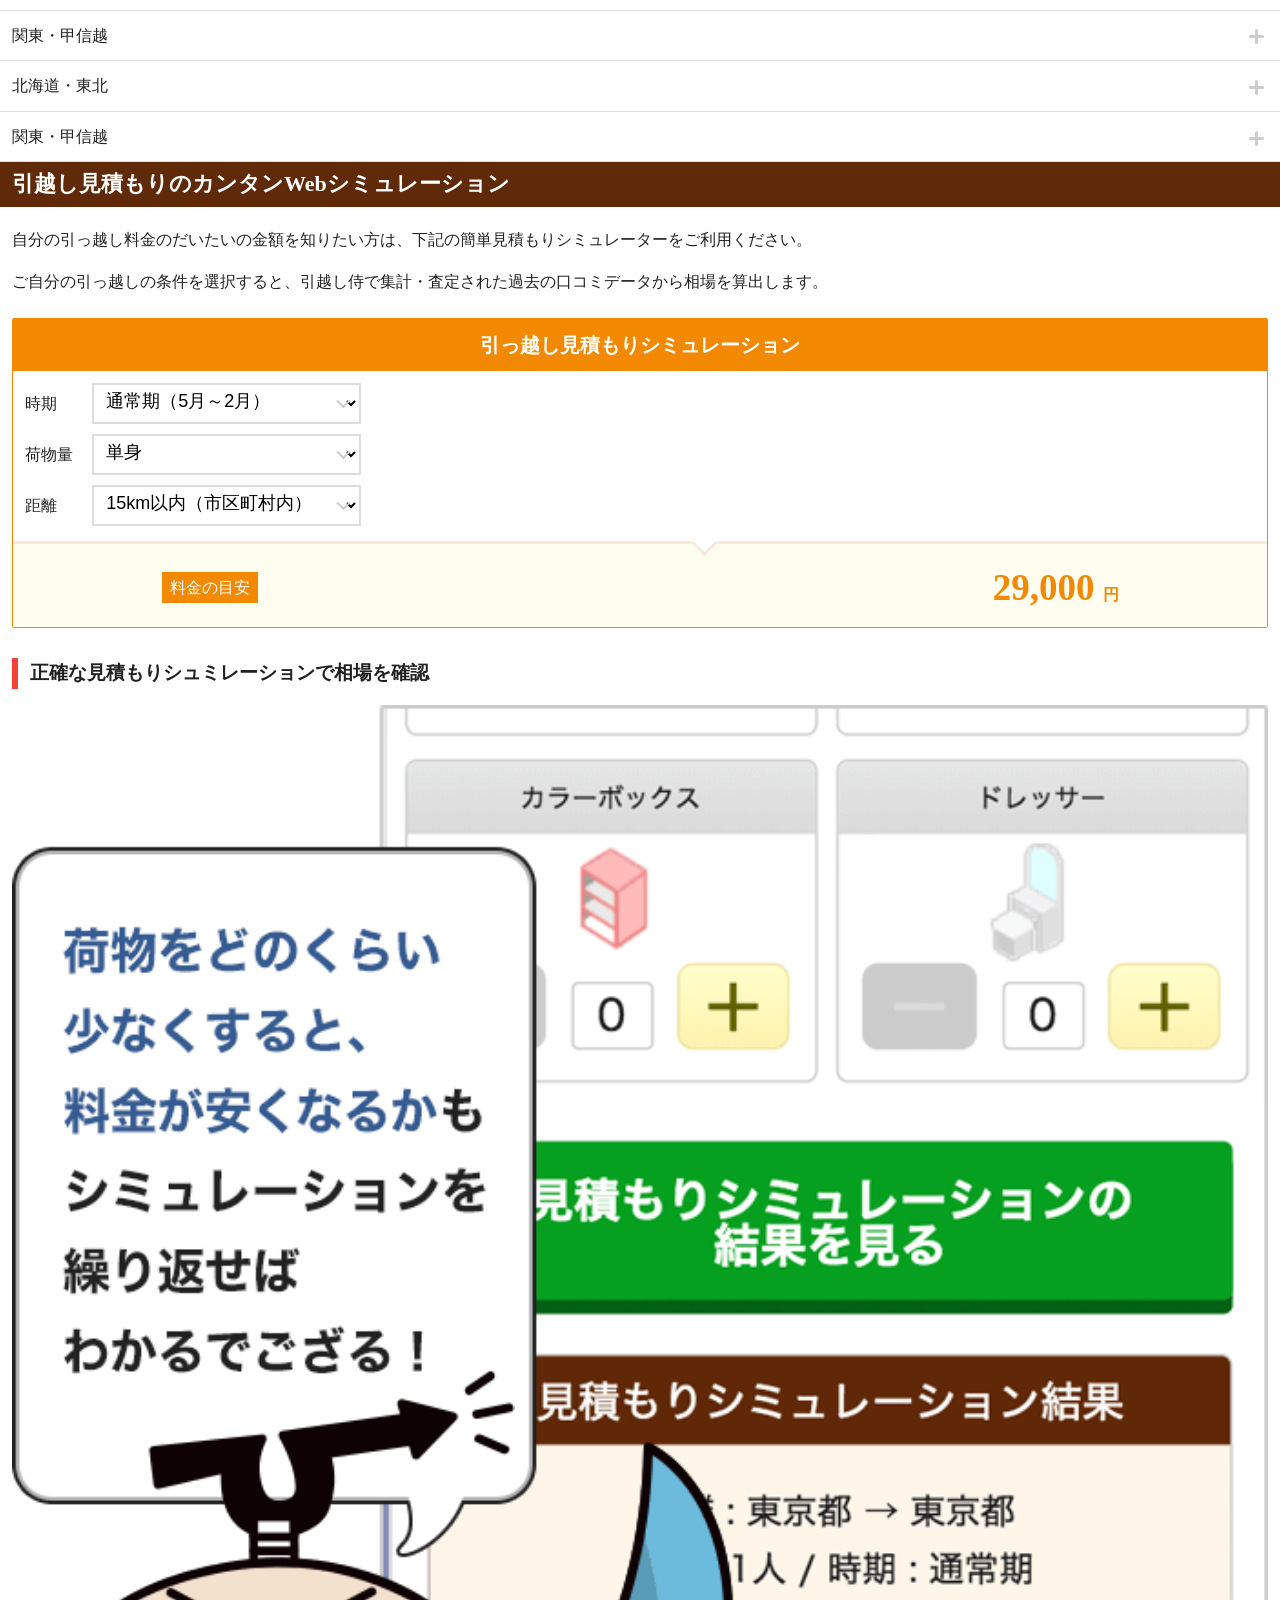
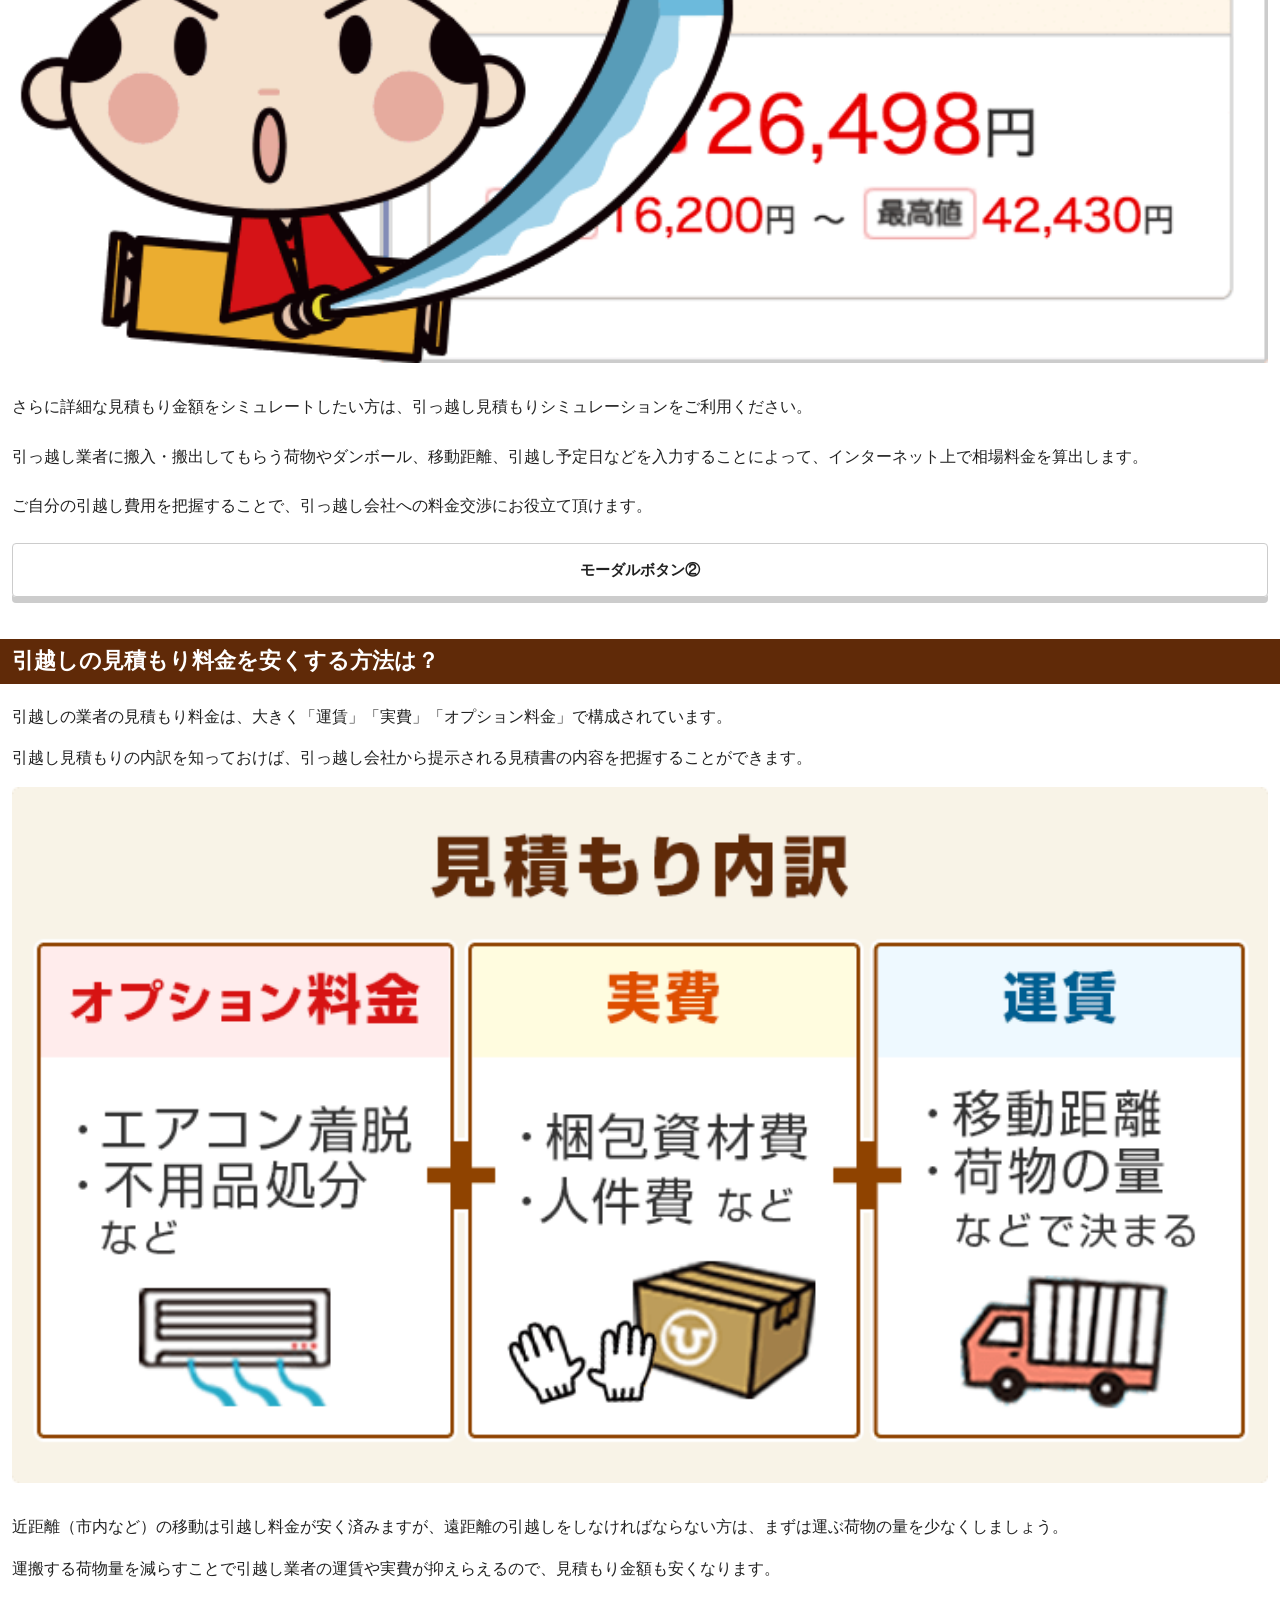
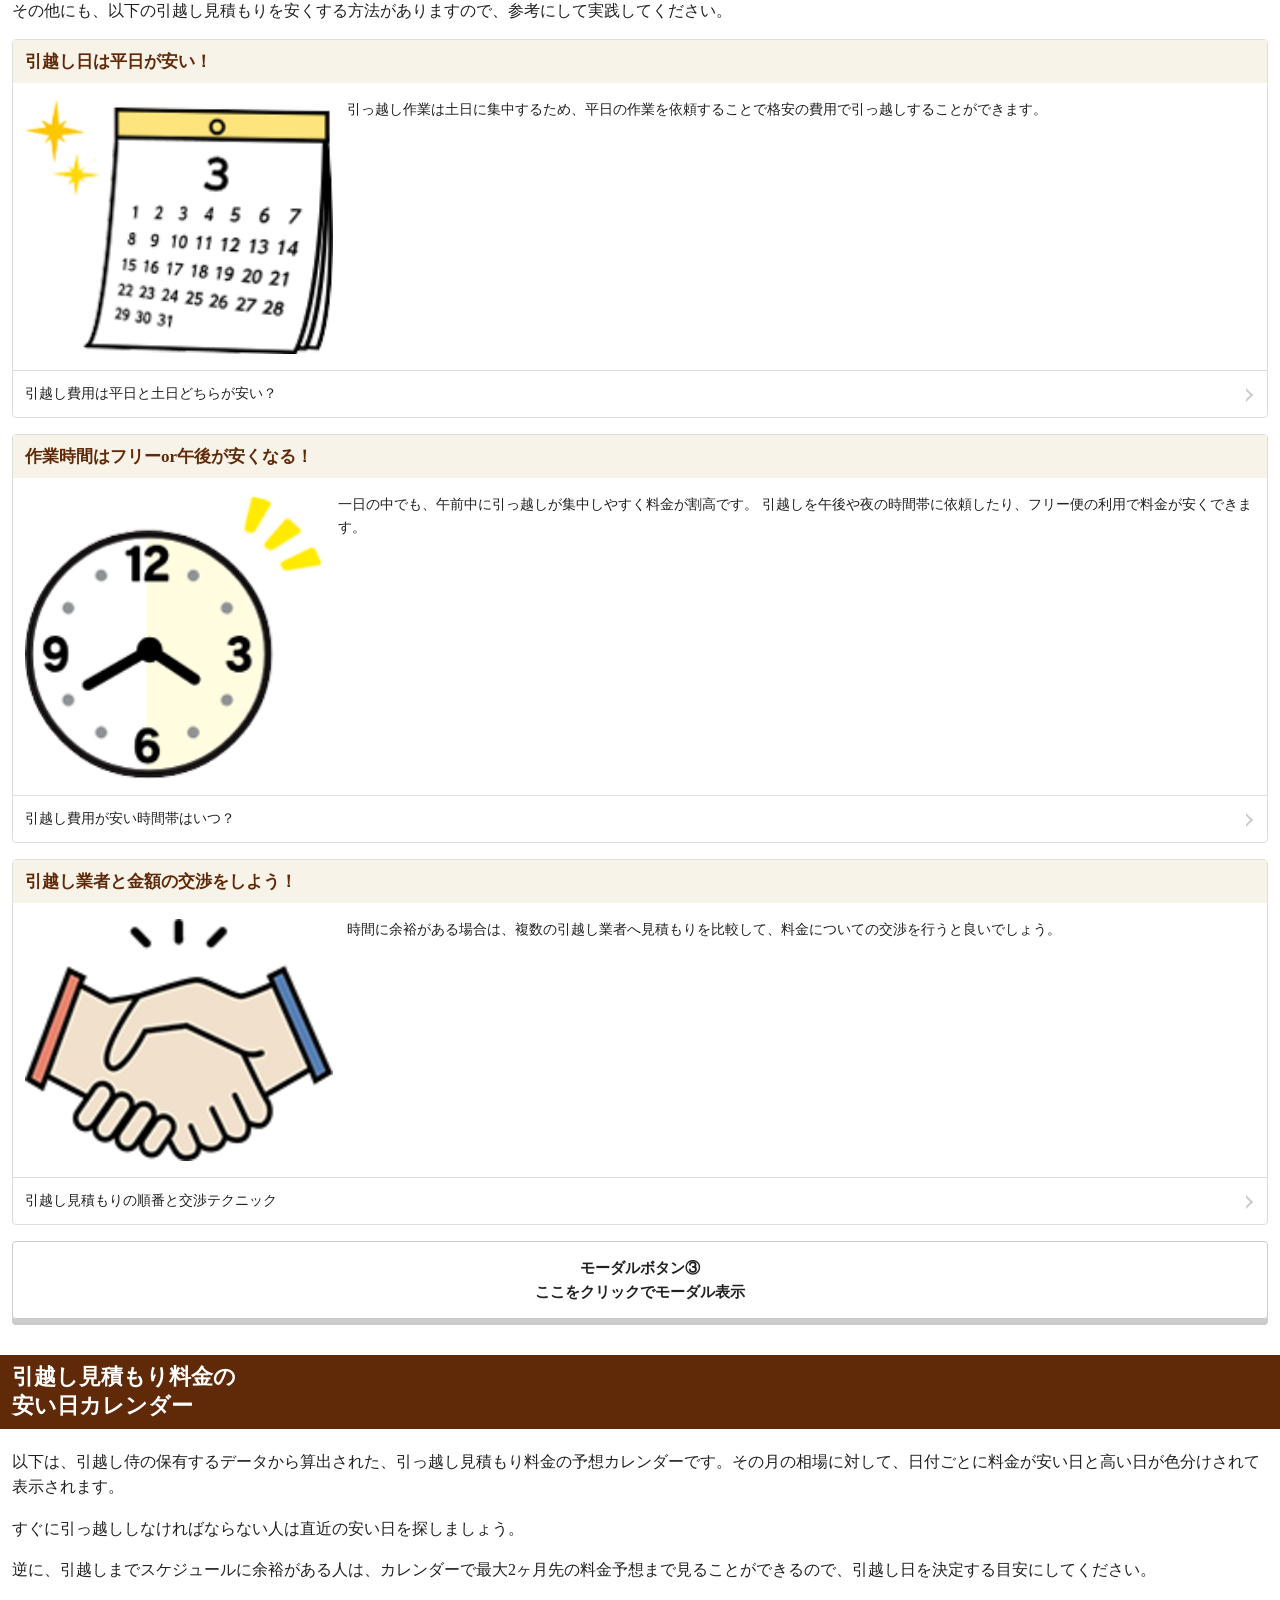
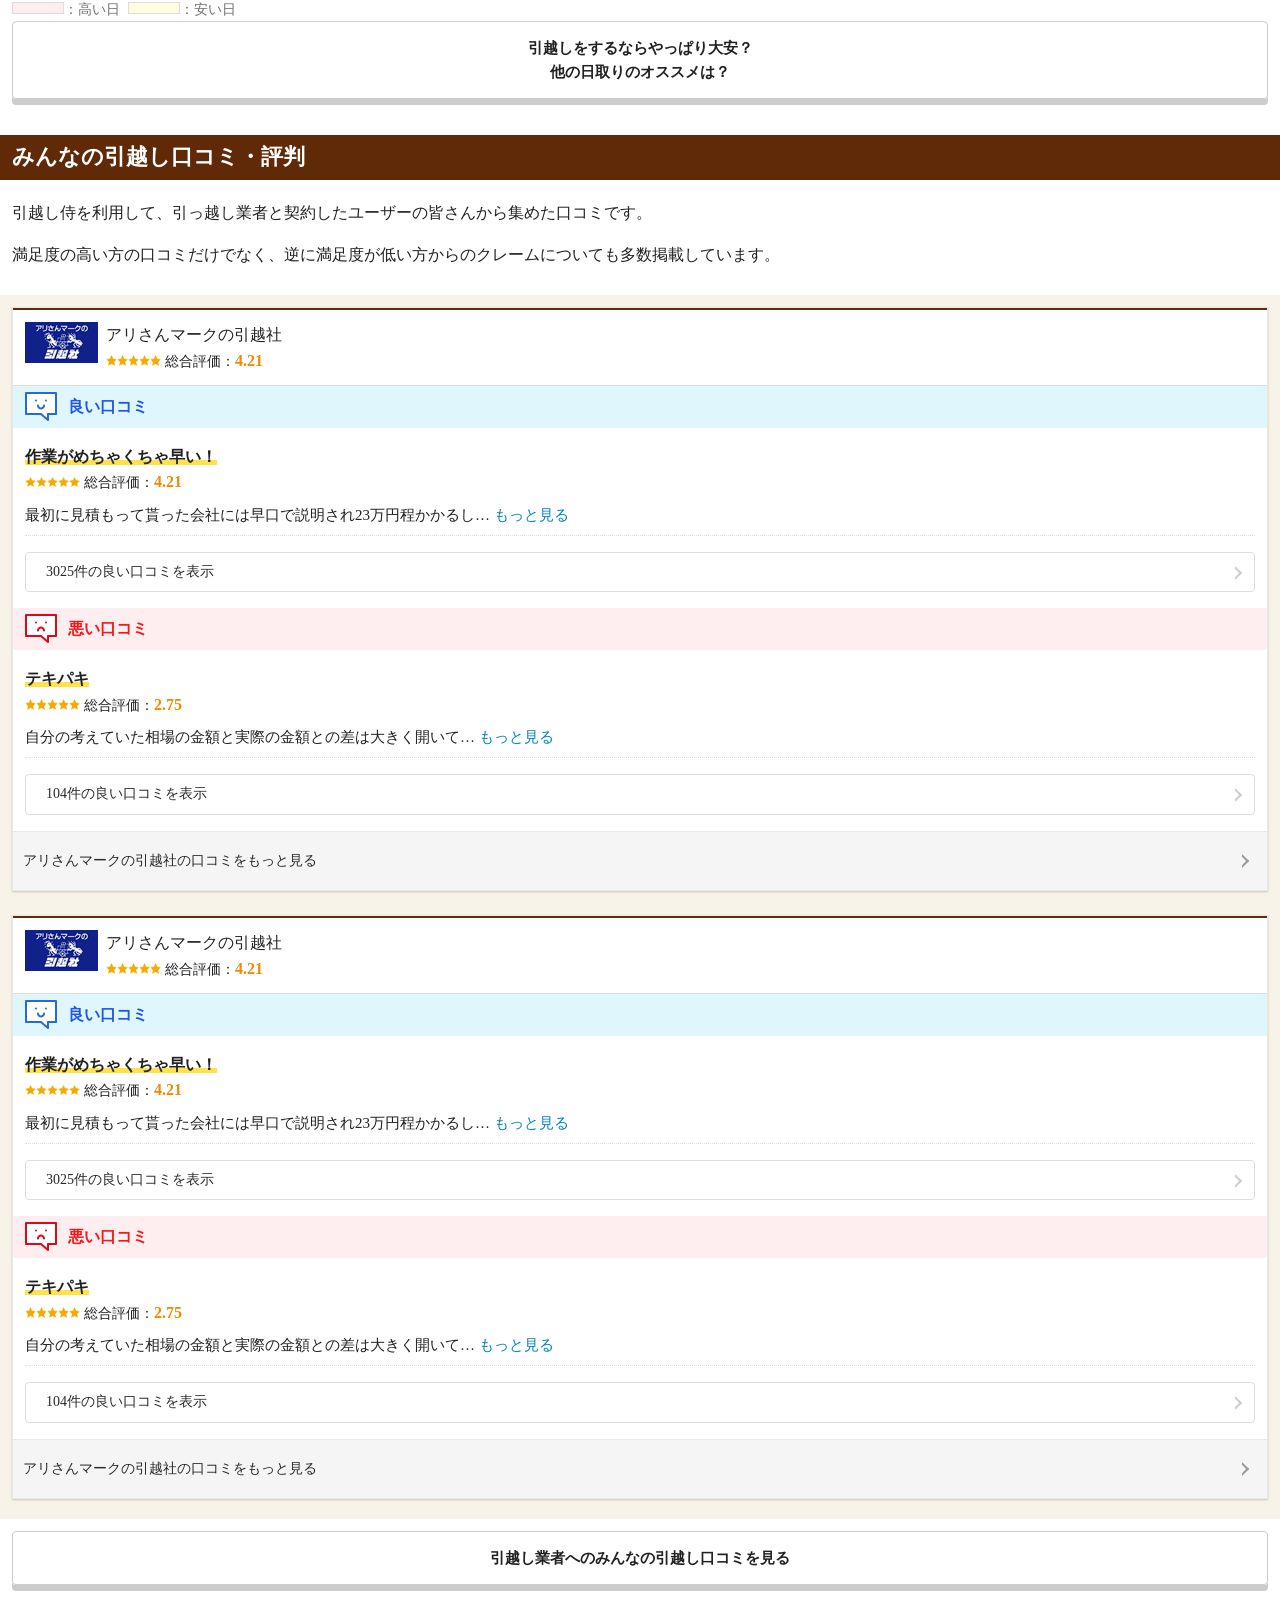
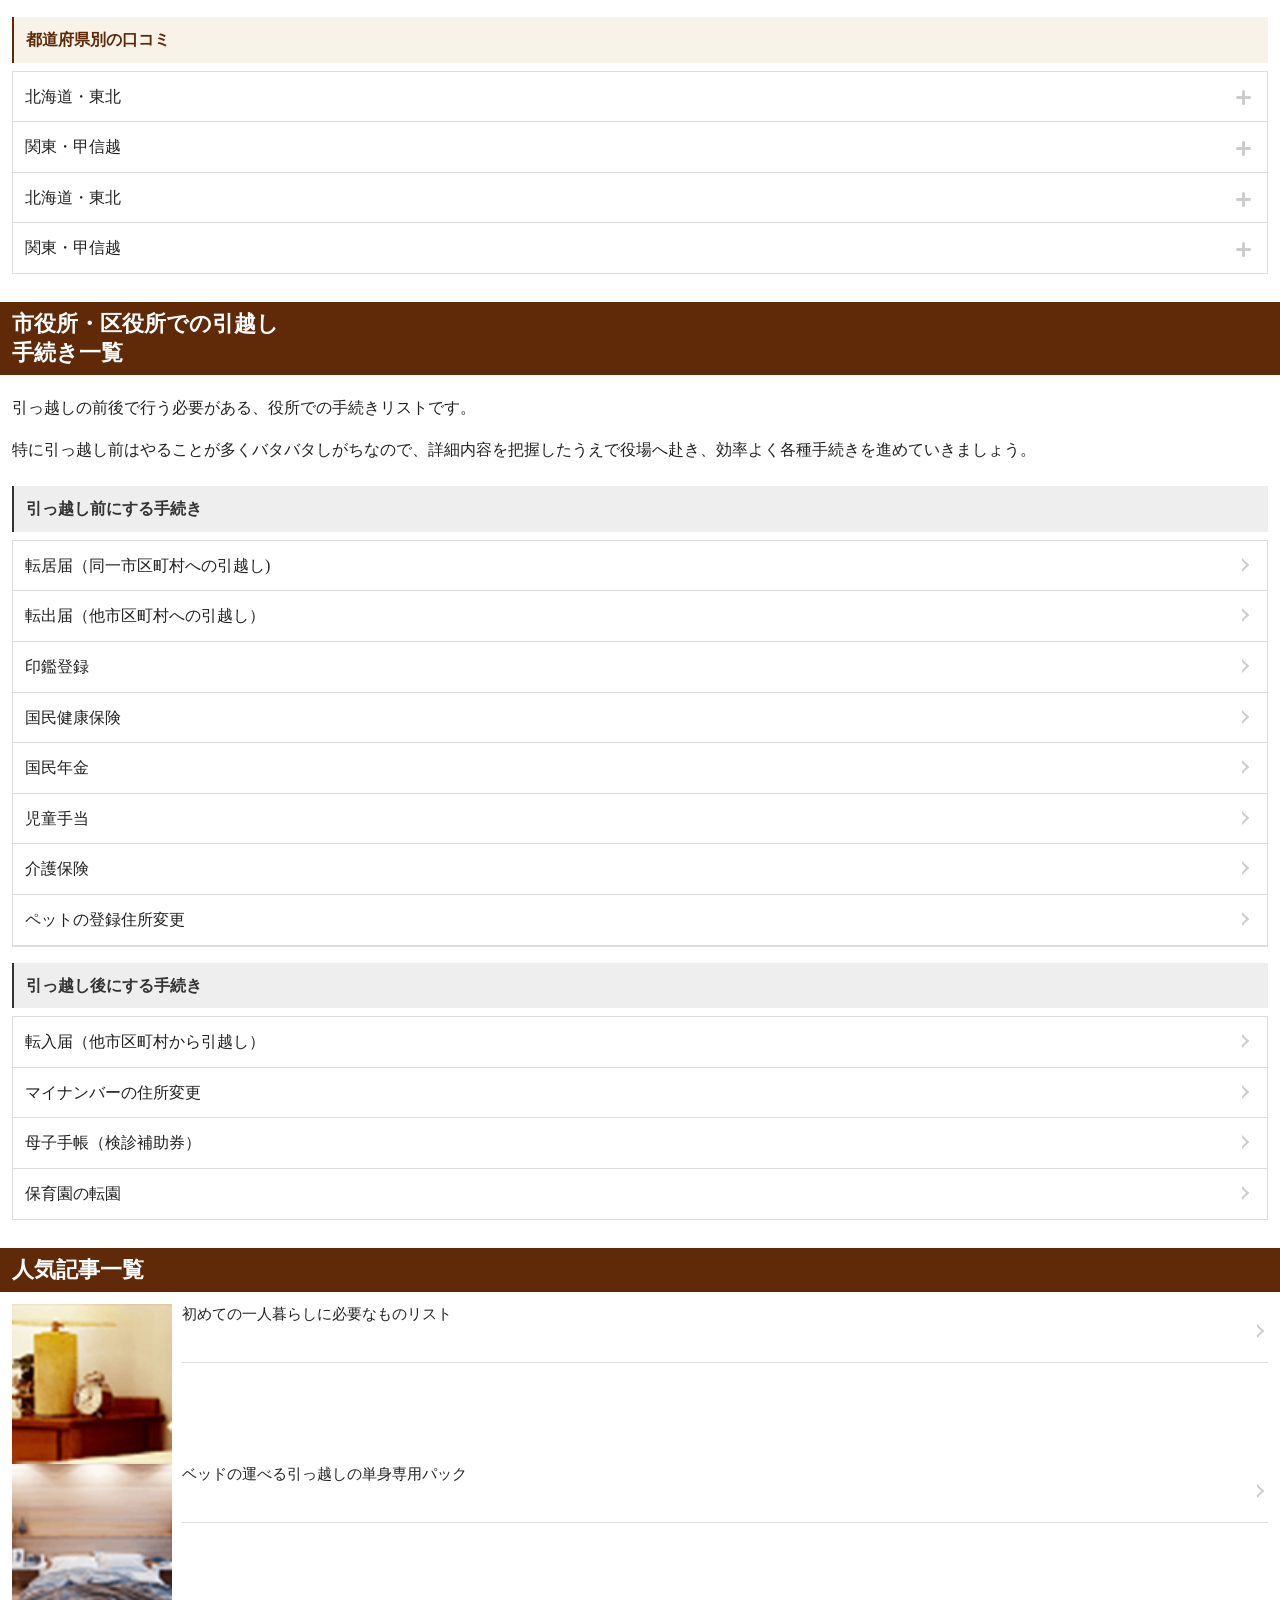
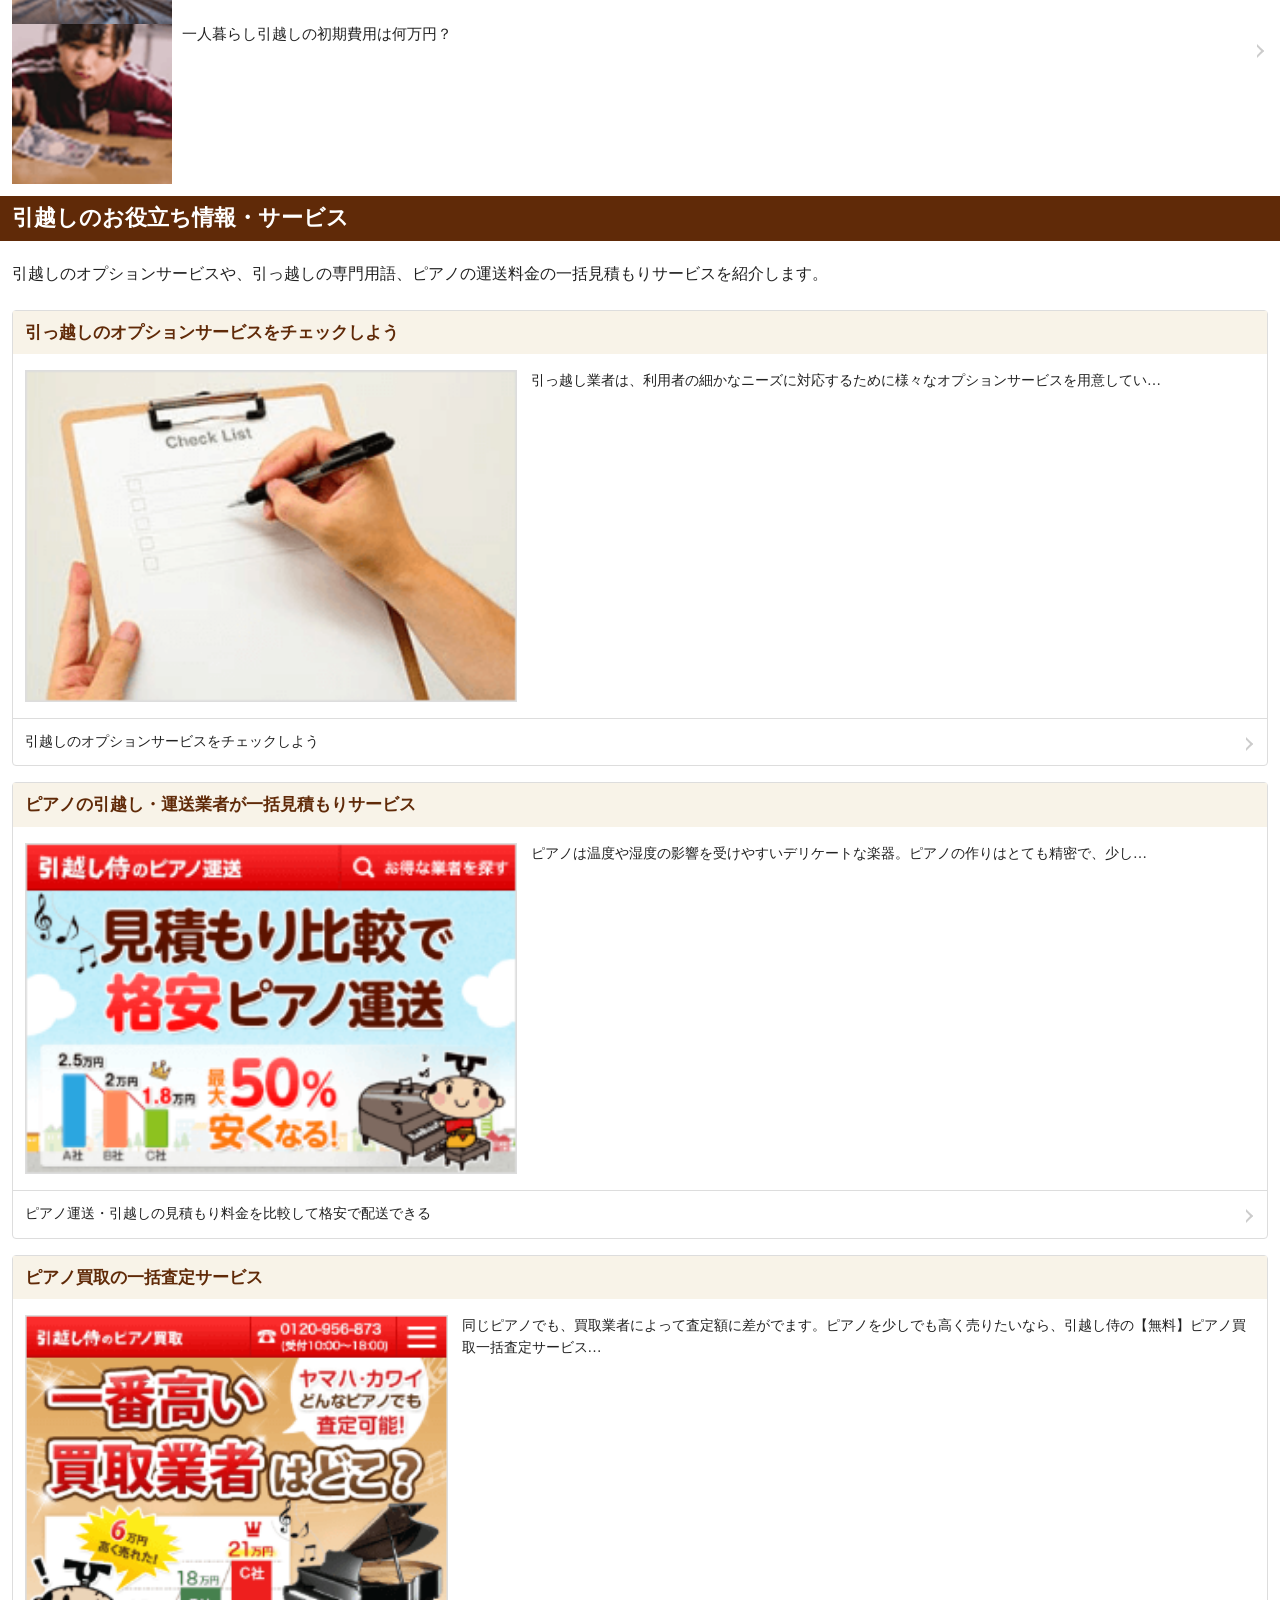
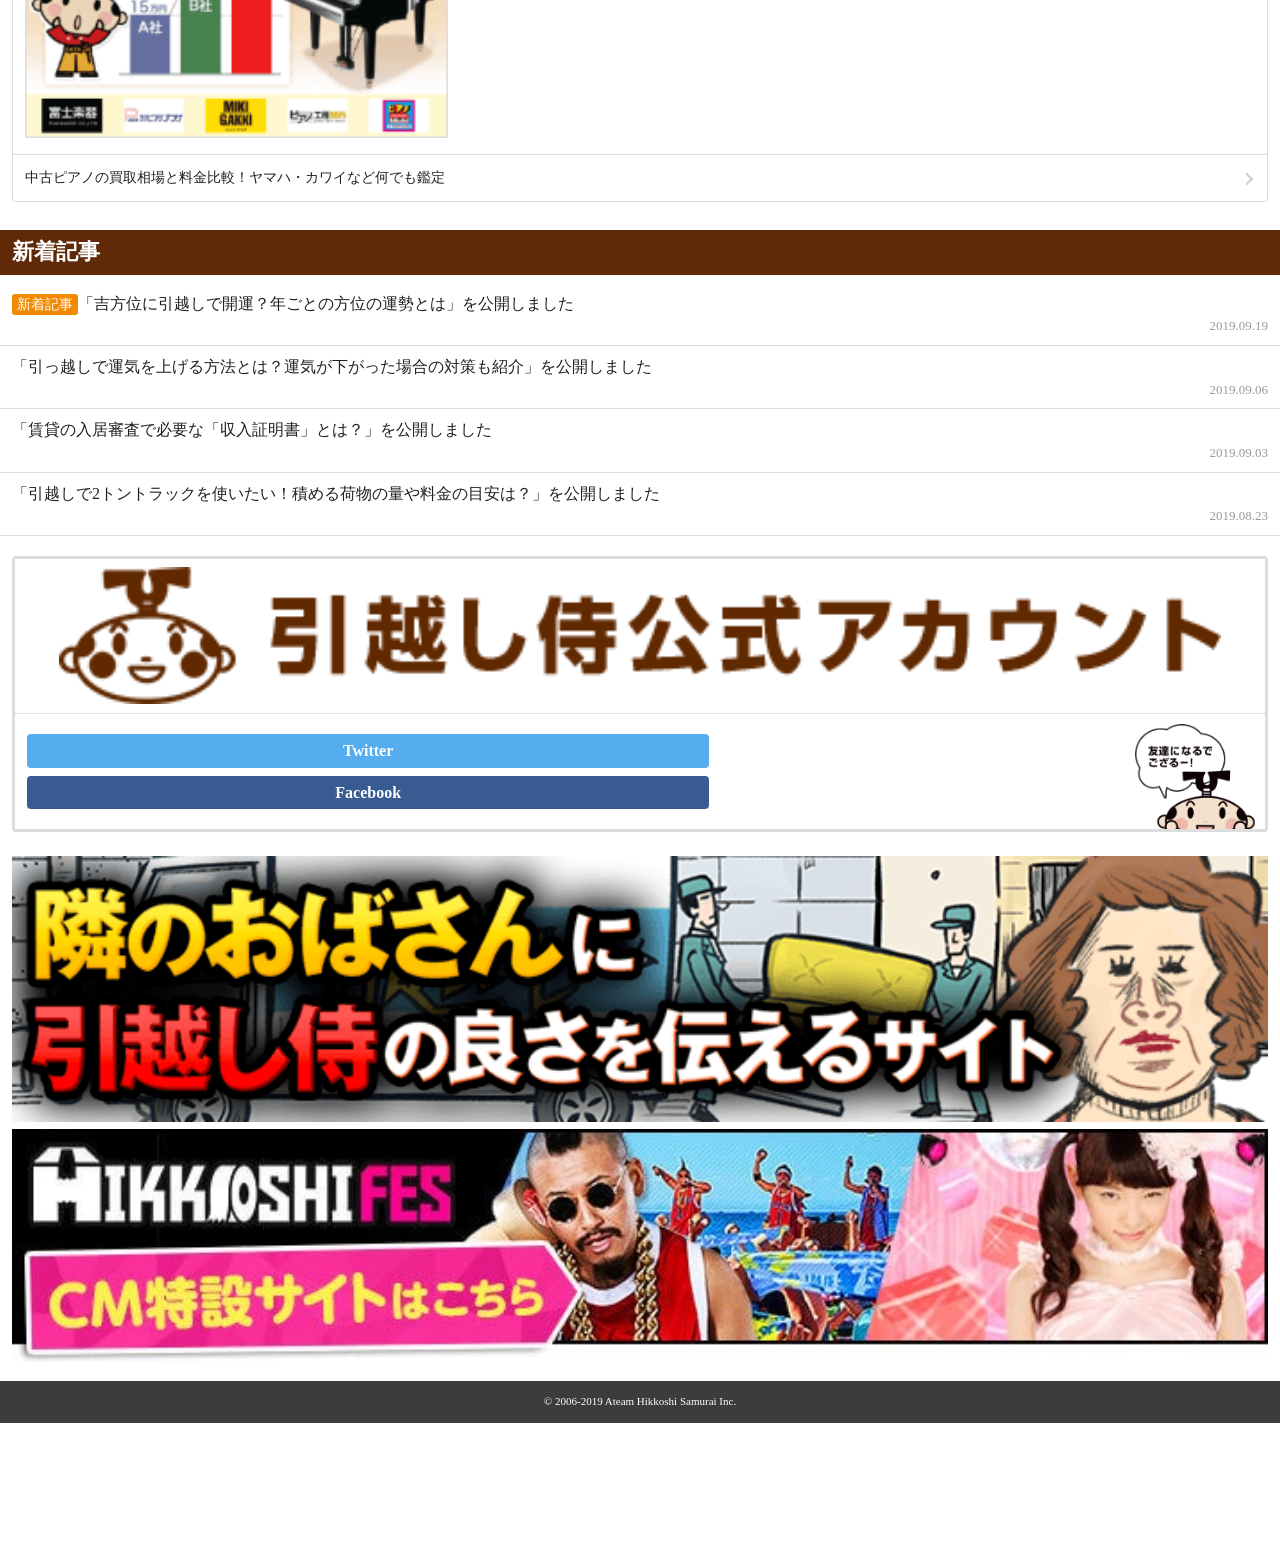
==== commit 83bb1133: "practice" ====
--- a/02_tab/index.html
+++ b/02_tab/index.html
@@ -518,7 +518,7 @@
     <p class="l-bottom-large">
         引っ越し費用が安い時期は8月と11月で、平均の相場価格より1万円～2万円程割安になります。逆に、引越しの費用が高くなる時期は3月と4月で、平均の相場価格より2万円～5万円ほど高くなります。
     </p>
-    <p class="l-bottom-large">
+    <p class="l-bottom-large" id="js-obasan-bnr">
       以下の表は、単身と家族の引越し相場を月別にしたグラフです。<br>引越しの需要が高くなる3月～4月の繁忙期は、引越しの相場料金が平常月に比べて高くなるので、繁忙期を避けることが引越し費用を抑えるテクニックとして有効です。
     </p>
     <ul class="legend text-small l-bottom-small">
@@ -529,7 +529,7 @@
         <span class="legend-colorBox legend-colorBox-family"></span>：家族
       </li>
     </ul>
-    <img class="full" src="images/marketPrice-graph.png">
+    <img class="full" id="js-marketPrice-graph" src="imazges/marketPrice-graph.png">
   </section>
 
   <!-- タブ -->
@@ -932,7 +932,7 @@
       </dd>
     </dl>
     <!-- ボタン -->
-    <a class="btn aline-center l-bottom-large">モーダルボタン③<br>ここをクリックでモーダル表示</a>
+    <a class="btn aline-center l-bottom-large" id="js-modal-btn3">モーダルボタン③<br>ここをクリックでモーダル表示</a>
   </section>
 
   <!-- カレンダーコンテンツ -->
